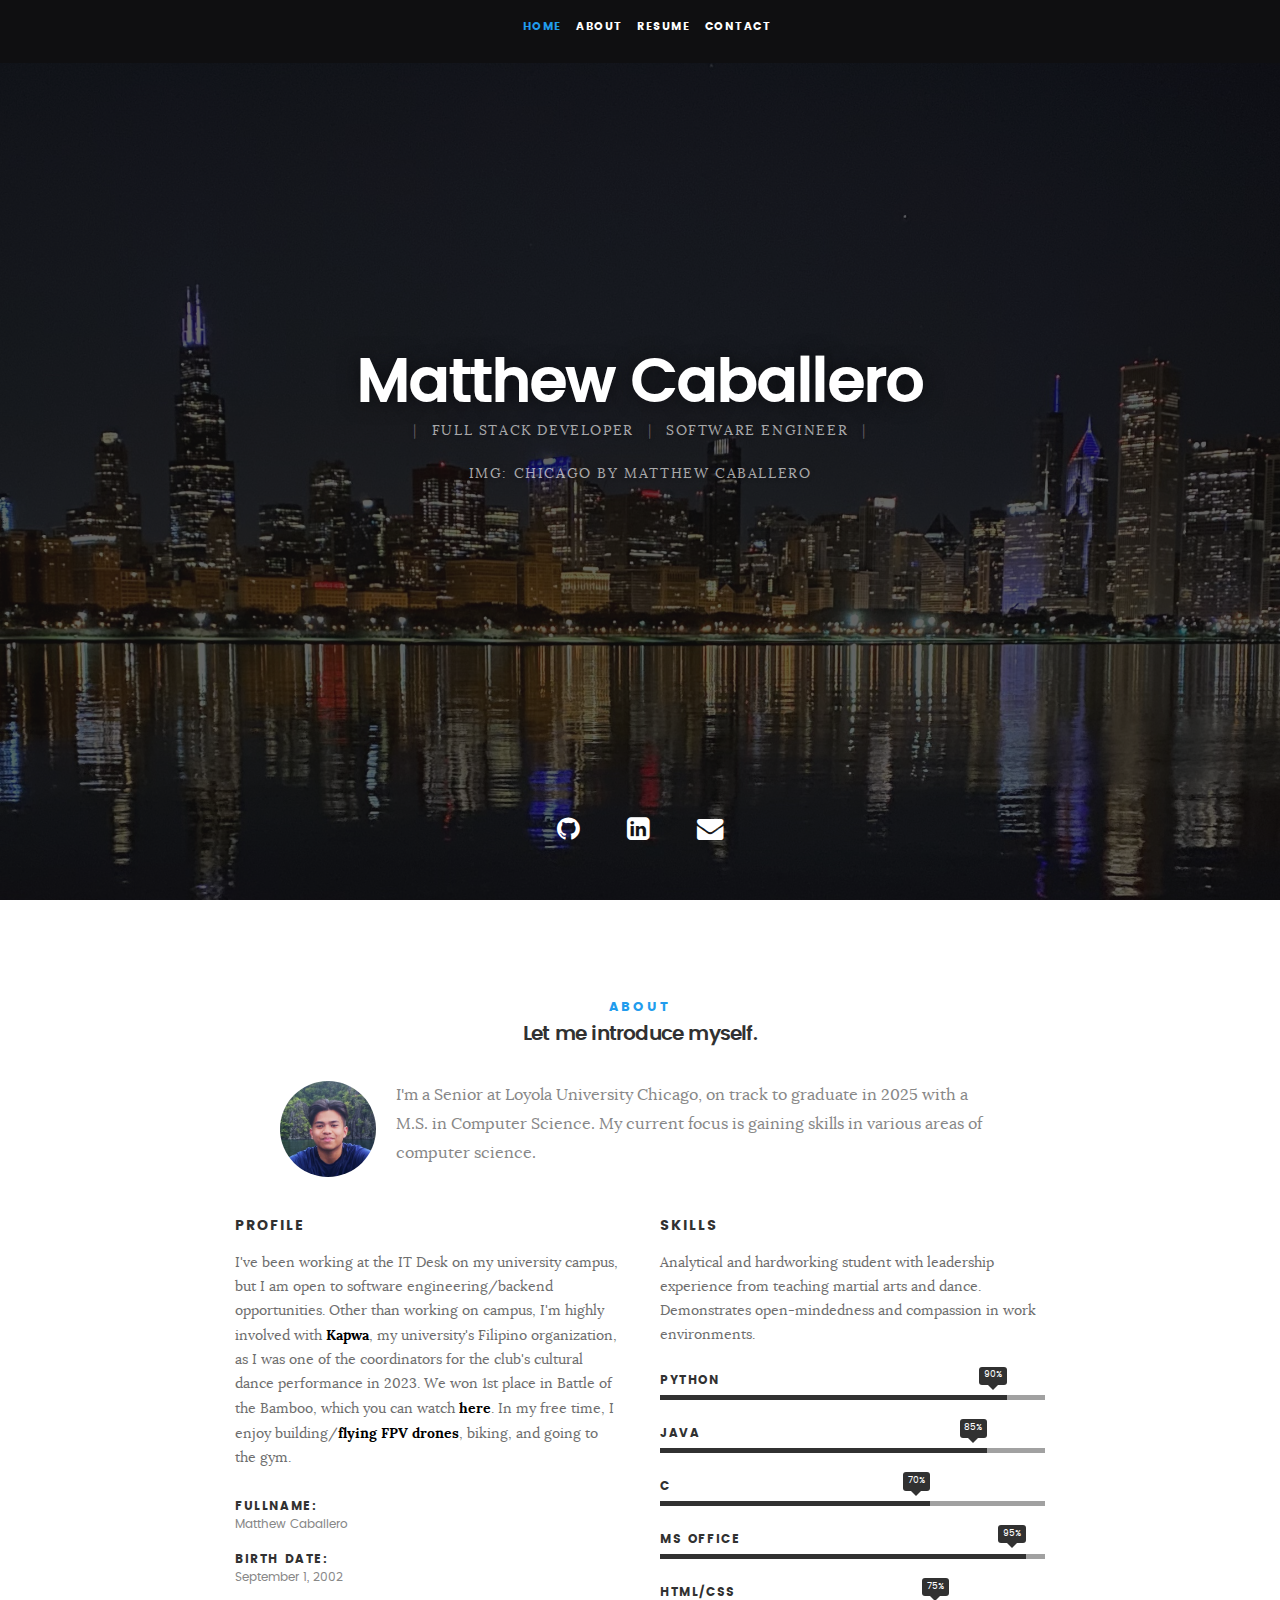
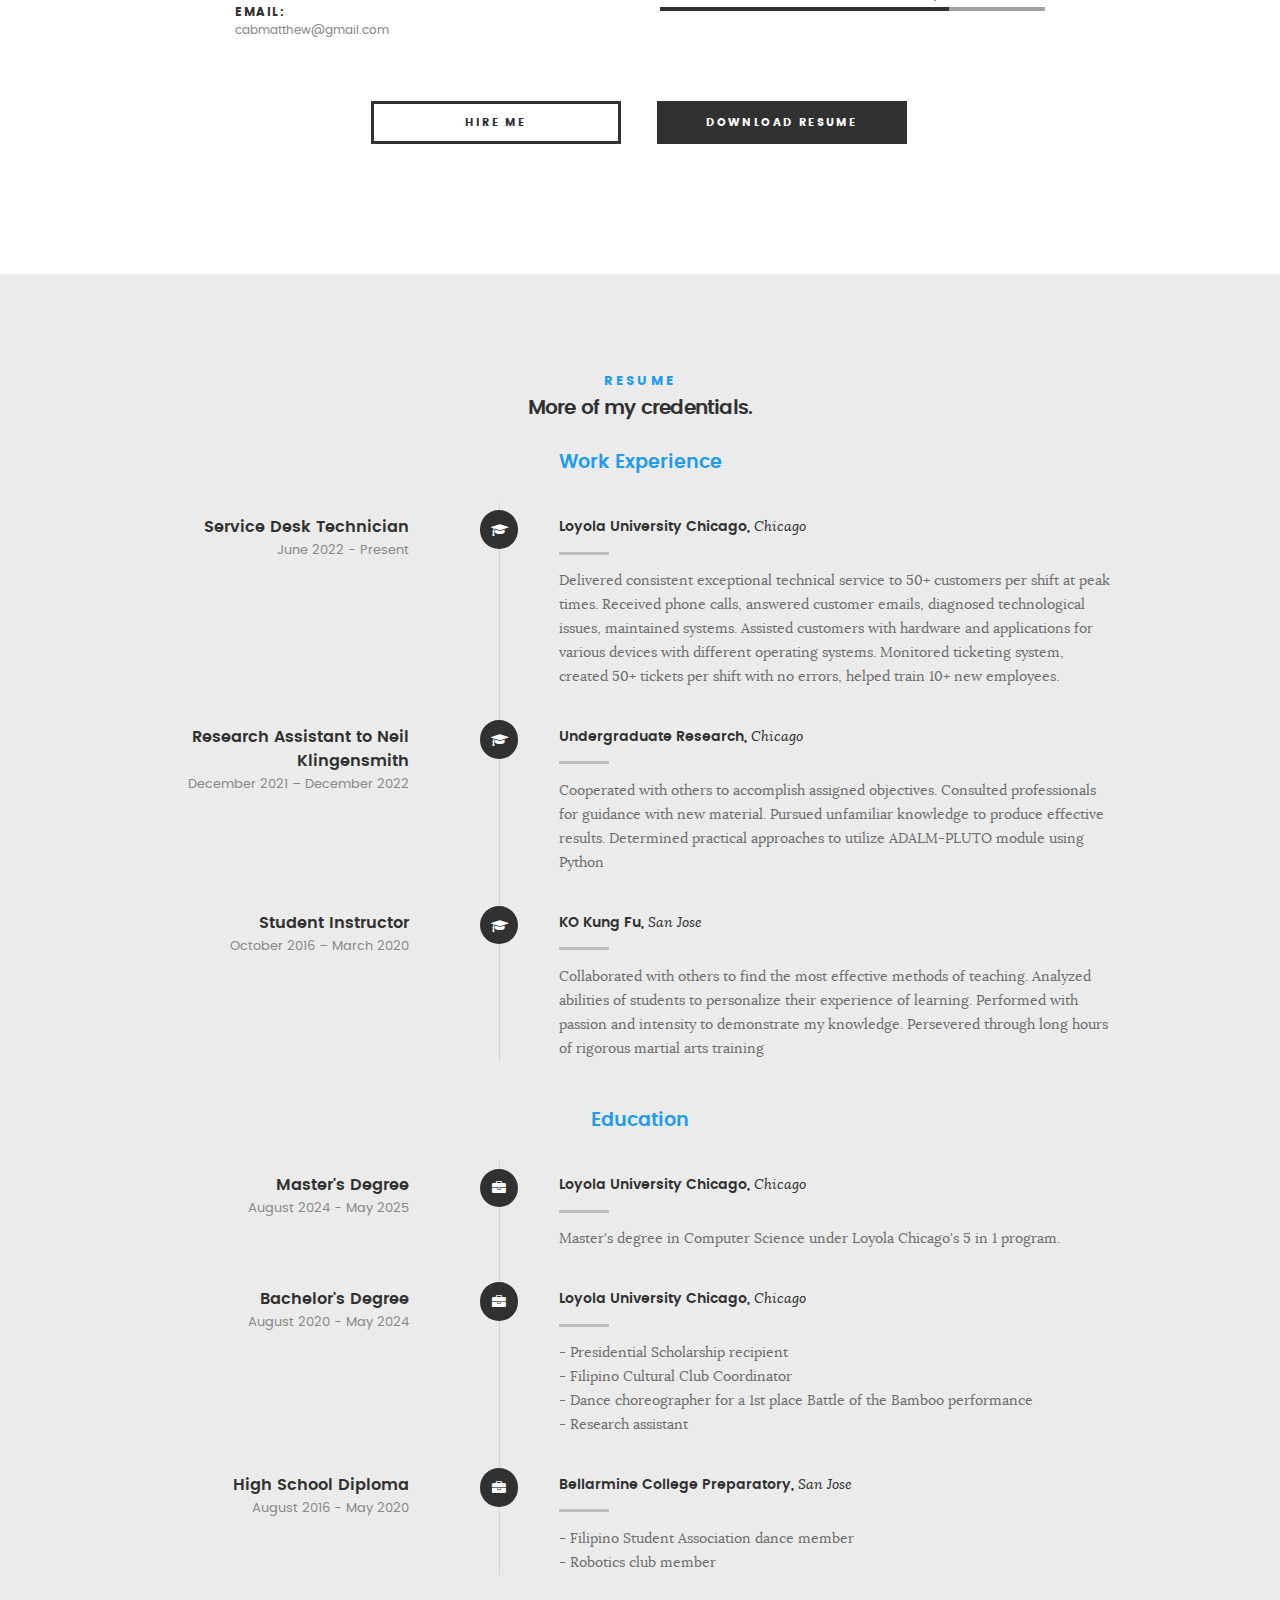
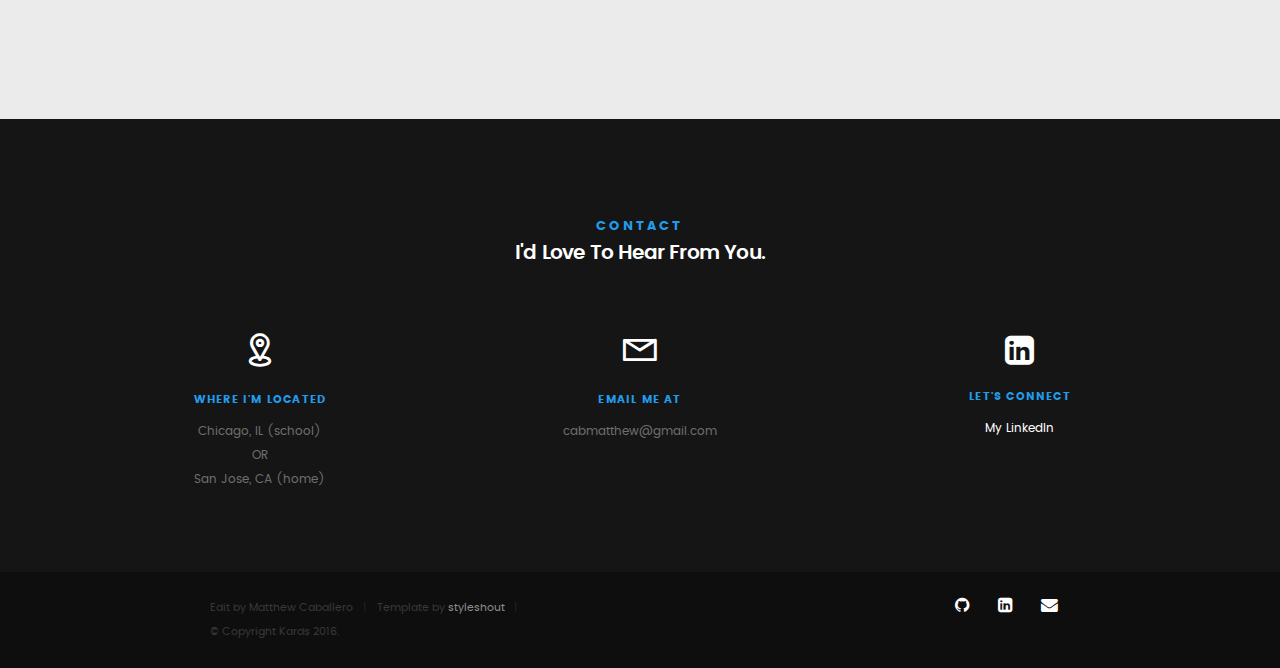
==== index.html @ f11f5ff6 "nav" ====
<!DOCTYPE html>
<!--[if IE 8 ]><html class="no-js oldie ie8" lang="en"> <![endif]-->
<!--[if IE 9 ]><html class="no-js oldie ie9" lang="en"> <![endif]-->
<!--[if (gte IE 9)|!(IE)]><!--><html class="no-js" lang="en"> <!--<![endif]-->
<head>

   <!--- basic page needs
   ================================================== -->
   <meta charset="utf-8">
	<title>Matthew Caballero</title>
	<meta name="description" content="">  
	<meta name="author" content="">

   <!-- mobile specific metas
   ================================================== -->
	<meta name="viewport" content="width=device-width, initial-scale=1, maximum-scale=1, height=device-height">

 	<!-- CSS
   ================================================== -->
   <link rel="stylesheet" href="css/base.css">  
   <link rel="stylesheet" href="css/main.css">
   <link rel="stylesheet" href="css/vendor.css">     

   <!-- script
   ================================================== -->   
	<script src="js/modernizr.js"></script>
	<script src="js/pace.min.js"></script>

   <!-- favicons
	================================================== -->
	<link rel="icon" type="image/png" href="turtle c.png">

</head>

<body id="top">

	<!-- header 
   ================================================== -->
   <header>   	
   	<div class="row">

   		<!-- <div class="top-bar"> -->
   			<!-- <a class="menu-toggle" href="#"><span>Menu</span></a> -->

	   		<!-- <div class="logo"> -->
		         <!-- <a href="index.html">KARDS</a> -->
		      <!-- </div>		       -->

		   	<nav id="main-nav-wrap">
					<ul class="main-navigation">
						<li class="current"><a class="smoothscroll"  href="#intro" title="">Home</a></li>
						<li><a class="smoothscroll"  href="#about" title="">About</a></li>
						<li><a class="smoothscroll"  href="#resume" title="">Resume</a></li>
						<!-- <li><a class="smoothscroll"  href="#portfolio" title="">Projects & Activities</a></li> -->
						<!-- <li><a class="smoothscroll"  href="#services" title="">Services</a></li>					 -->
						<li><a class="smoothscroll"  href="#contact" title="">Contact</a></li>	
					</ul>
				</nav>    		
   		<!-- </div> /top-bar  -->
   		
   	</div> <!-- /row --> 		
   </header> <!-- /header -->

	<!-- intro section
   ================================================== -->
   <section id="intro">   

   	<div class="intro-overlay"></div>	

   	<div class="intro-content">
   		<div class="row">

   			<div class="col-twelve">

	   			<h1>Matthew Caballero</h1>

	   			<p class="intro-position">
	   				<span>Full Stack Developer</span>
	   				<span>Software Engineer</span> 
	   			</p>
				<p class="intro-position">IMG: Chicago by Matthew Caballero</p>

	   		</div>  
   			
   		</div>   		 		
   	</div> <!-- /intro-content --> 

	
   	<ul class="intro-social">        
		<li><a target="_blank" href="https://github.com/cabmatthew"><i class="fa fa-github"></i></a></li>
		<li><a target="_blank" href="https://www.linkedin.com/in/matthew-caballero-734612210/"><i class="fa fa-linkedin-square"></i></a></li>
		<li><a target="_blank" href="mailto:cabmatthew@gmail.com"><i class="fa fa-envelope"></i></a></li>
      </ul> <!-- /intro-social -->      	

   </section> <!-- /intro -->


   <!-- about section
   ================================================== -->
   <section id="about">  

   	<div class="row section-intro">
   		<div class="col-twelve">

   			<h5>About</h5>
   			<h1>Let me introduce myself.</h1>

   			<div class="intro-info">

   				<img src="images/profile-pic.jpg" alt="Profile Picture">

   				<p class="lead">I'm a Senior at Loyola University Chicago, on track to graduate in 2025 with a M.S. in Computer Science. My current focus is gaining skills in various areas of computer science.</p>
   			</div>   			

   		</div>   		
   	</div> <!-- /section-intro -->

   	<div class="row about-content">

   		<div class="col-six tab-full">

   			<h3>Profile</h3>
   			<p>I've been working at the IT Desk on my university campus, but I am open to software engineering/backend opportunities. Other than working on campus, I'm highly involved with <a target="_blank" href="https://www.instagram.com/kapwaloyola/?hl=en"><strong>Kapwa</strong></a>, my university's Filipino organization, as I was one of the coordinators for the club's cultural dance performance in 2023. We won 1st place in Battle of the Bamboo, which you can watch <a target="_blank" href="https://www.youtube.com/watch?v=jrJqLKOjK3o"><strong>here</strong></a>. In my free time, I enjoy building/<a target="_blank" href="https://www.youtube.com/watch?v=Br_KBZSzTB0"><strong>flying FPV drones</strong></a>, biking, and going to the gym.</p>

   			<ul class="info-list">
   				<li>
   					<strong>Fullname:</strong>
   					<span>Matthew Caballero</span>
   				</li>
   				<li>
   					<strong>Birth Date:</strong>
   					<span>September 1, 2002</span>
   				</li>
   				<li>
   					<strong>Email:</strong>
   					<span>cabmatthew@gmail.com</span>
   				</li>

   			</ul> <!-- /info-list -->

   		</div>

   		<div class="col-six tab-full">

   			<h3>Skills</h3>
   			<p>Analytical and hardworking student with leadership experience from teaching martial arts and dance. Demonstrates open-mindedness and compassion in work environments.</p>

				<ul class="skill-bars">
				   <li>
				   	<div class="progress percent90"><span>90%</span></div>
				   	<strong>Python</strong>
				   </li>
				   <li>
				   	<div class="progress percent85"><span>85%</span></div>
				   	<strong>Java</strong>
				   </li>
				   <li>
				   	<div class="progress percent70"><span>70%</span></div>
				   	<strong>C</strong>
				   </li>
				   <li>
				   	<div class="progress percent95"><span>95%</span></div>
				   	<strong>MS Office</strong>
				   </li>
				   <li>

				   	<div class="progress percent75"><span>75%</span></div>
				   	<strong>HTML/CSS</strong>
				   </li>
      
				</ul> <!-- /skill-bars -->		

   		</div>

   	</div>

   	<div class="row button-section">
   		<div class="col-twelve">
   			<a href="#contact" title="Hire Me" class="button stroke smoothscroll">Hire Me</a>
   			<a href="R2023.pdf" download="My Resume" title="Download Resume" class="button button-primary">Download Resume</a>
   		</div>   		
   	</div>

   </section> <!-- /process-->    


   <!-- resume Section
   ================================================== -->
	<section id="resume" class="grey-section">

		<div class="row section-intro">
   		<div class="col-twelve">

   			<h5>Resume</h5>
   			<h1>More of my credentials.</h1>
<!-- 
   			<p class="lead">Lorem ipsum Do commodo in proident enim in dolor cupidatat adipisicing dolore officia nisi aliqua incididunt Ut veniam lorem ipsum Consectetur ut in in eu do.</p> -->

   		</div>   		
   	</div> <!-- /section-intro--> 

   	<div class="row resume-timeline">

   		<div class="col-twelve resume-header">

   			<h2>Work Experience</h2>

   		</div> <!-- /resume-header -->

   		<div class="col-twelve">

   			<div class="timeline-wrap">

   				<div class="timeline-block">

	   				<div class="timeline-ico">
	   					<i class="fa fa-graduation-cap"></i>
	   				</div>

	   				<div class="timeline-header">
	   					<h3>Service Desk Technician</h3>
	   					<p>June 2022 - Present</p>
	   				</div>

	   				<div class="timeline-content">
	   					<h4>Loyola University Chicago, <em>Chicago</em></h4>
	   					<p>Delivered consistent exceptional technical service to 50+ customers per shift at peak times. Received phone calls, answered customer emails, diagnosed technological issues, maintained systems. Assisted customers with hardware and applications for various devices with different operating systems. Monitored ticketing system, created 50+ tickets per shift with no errors, helped train 10+ new employees.
							</p>
	   				</div>

	   			</div> <!-- /timeline-block -->

	   			<div class="timeline-block">

	   				<div class="timeline-ico">
	   					<i class="fa fa-graduation-cap"></i>
	   				</div>

	   				<div class="timeline-header">
	   					<h3>Research Assistant to Neil Klingensmith</h3>
	   					<p>December 2021 – December 2022</p>
	   				</div>

	   				<div class="timeline-content">
	   					<h4>Undergraduate Research, <em>Chicago</em></h4>
	   					<p>Cooperated with others to accomplish assigned objectives. Consulted professionals for guidance with new material. Pursued unfamiliar knowledge to produce effective results. Determined practical approaches to utilize ADALM-PLUTO module using Python
							</p>
	   				</div>

	   			</div> <!-- /timeline-block -->

	   			<div class="timeline-block">

	   				<div class="timeline-ico">
	   					<i class="fa fa-graduation-cap"></i>
	   				</div>

	   				<div class="timeline-header">
	   					<h3>Student Instructor</h3>
	   					<p>October 2016 – March 2020</p>
	   				</div>

	   				<div class="timeline-content">
	   					<h4>KO Kung Fu, <em>San Jose</em></h4>
	   					<p>Collaborated with others to find the most effective methods of teaching. Analyzed abilities of students to personalize their experience of learning. Performed with passion and intensity to demonstrate my knowledge. Persevered through long hours of rigorous martial arts training
							</p>
	   				</div>

	   			</div> <!-- /timeline-block -->

   			</div> <!-- /timeline-wrap -->   			

   		</div> <!-- /col-twelve -->
   		
   	</div> <!-- /resume-timeline -->
   	
   	<div class="row resume-timeline">

   		<div class="col-twelve resume-header">

   			<h2>Education</h2>

   		</div> <!-- /resume-header -->

   		<div class="col-twelve">

   			<div class="timeline-wrap">

   				<div class="timeline-block">

	   				<div class="timeline-ico">
	   					<i class="fa fa-briefcase"></i>
	   				</div>

	   				<div class="timeline-header">
	   					<h3>Master's Degree</h3>
	   					<p>August 2024 - May 2025</p>
	   				</div>

	   				<div class="timeline-content">
	   					<h4>Loyola University Chicago, <em>Chicago</em></h4>
	   					<p>Master's degree in Computer Science under Loyola Chicago's 5 in 1 program.</p>
	   				</div>

	   			</div> <!-- /timeline-block -->

	   			<div class="timeline-block">

	   				<div class="timeline-ico">
	   					<i class="fa fa-briefcase"></i>
	   				</div>

	   				<div class="timeline-header">
	   					<h3>Bachelor's Degree</h3>
	   					<p>August 2020 - May 2024</p>
	   				</div>

	   				<div class="timeline-content">
	   					<h4>Loyola University Chicago, <em>Chicago</em></h4>
	   					<p>- Presidential Scholarship recipient <br>
							- Filipino Cultural Club Coordinator  <br>
							- Dance choreographer for a 1st place Battle of the Bamboo performance <br>
							- Research assistant
							</p>
	   				</div>

	   			</div> <!-- /timeline-block -->

	   			<div class="timeline-block">

	   				<div class="timeline-ico">
	   					<i class="fa fa-briefcase"></i>
	   				</div>

	   				<div class="timeline-header">
	   					<h3>High School Diploma</h3>
	   					<p>August 2016 - May 2020</p>
	   				</div>

	   				<div class="timeline-content">
	   					<h4>Bellarmine College Preparatory, <em>San Jose</em></h4>
	   					<p>- Filipino Student Association dance member <br>
- Robotics club member
</p>
	   				</div>

	   			</div> <!-- /timeline-block -->

   			</div> <!-- /timeline-wrap -->   			

   		</div> <!-- /col-twelve -->
   		
   	</div> <!-- /resume-timeline -->
		
	</section> <!-- /features -->




	

	
	

	
   <!-- contact
   ================================================== -->
	<section id="contact">

		<div class="row section-intro">
   		<div class="col-twelve">

   			<h5>Contact</h5>
   			<h1>I'd Love To Hear From You.</h1>

   		

   		</div> 
   	</div> <!-- /section-intro -->

   	<div class="row contact-form">

   		<div class="col-twelve">

            

            <!-- contact-warning -->
            <div id="message-warning">            	
            </div>            
            <!-- contact-success -->
      		<div id="message-success">
               <i class="fa fa-check"></i>Your message was sent, thank you!<br>
      		</div>

         </div> <!-- /col-twelve -->
   		
   	</div> <!-- /contact-form -->

   	<div class="row contact-info">

   		<div class="col-four tab-full">

   			<div class="icon">
   				<i class="icon-pin"></i>
   			</div>

   			<h5>Where I'm located</h5>

   			<p>
            Chicago, IL (school)<br>
			OR <br>
			San Jose, CA (home)
            </p>

   		</div>

   		<div class="col-four tab-full collapse">

   			<div class="icon">
   				<i class="icon-mail"></i>
   			</div>

   			<h5>Email Me At</h5>

   			<p>cabmatthew@gmail.com		     
			   </p>

   		</div>

   		<div class="col-four tab-full">
			<div class="icon">
				<a id="link" target="_blank"><i class="fa fa-linkedin-square"></i></a>
   			</div>
			<h5>Let's Connect</h5>

   			<p><a id="linklink" target="_blank" href="https://www.linkedin.com/in/matthew-caballero-734612210/">My LinkedIn</a>
			   </p>
			   
   		</div>
   		
   	</div> <!-- /contact-info -->
		
	</section> <!-- /contact -->


   <!-- footer
   ================================================== -->

   <footer>
     	<div class="row">

     		<div class="col-six tab-full pull-right social">

     			<ul class="footer-social">        
			      <li><a target="_blank" href="https://github.com/cabmatthew"><i class="fa fa-github"></i></a></li>
			      <li><a target="_blank" href="https://www.linkedin.com/in/matthew-caballero-734612210/"><i class="fa fa-linkedin-square"></i></a></li>
			      <li><a target="_blank" href="mailto:cabmatthew@gmail.com"><i class="fa fa-envelope"></i></a></li>
			   </ul> 
	      		
	      </div>

      	<div class="col-six tab-full">
	      	<div id="copee" class="copyright">
		        	
		        	<span>Edit by Matthew Caballero</span>
					<span>Template by <a href="http://www.styleshout.com/">styleshout</a></span>
				<span>© Copyright Kards 2016.</span> 	         	
		         </div>		                  
	      	</div>

	      	<div id="go-top">
		         <a class="smoothscroll" title="Back to Top" href="#top"><i class="fa fa-long-arrow-up"></i></a>
		      </div>

      	</div> <!-- /row -->     	
   </footer>  

   <div id="preloader"> 
    	<div id="loader"></div>
   </div> 

   <!-- Java Script
   ================================================== --> 
   <script src="js/jquery-2.1.3.min.js"></script>
   <script src="js/plugins.js"></script>
   <script src="js/main.js"></script>

</body>

</html>
---- css/base.css ----
/**
 * =================================================================== 
 *
 *  Kards v1.0 Base Stylesheet
 *  url: styleshout.com
 *  03-01-2016
 *  ------------------------------------------------------------------
 *  TOC:
 *  01. reset
 *  02. basic/base setup styles
 *  03. grid
 *  04. MISC
 *
 * =================================================================== 
 */

/** 
 * ===================================================================
 * 01. reset - normalize.css v3.0.2 | MIT License | git.io/normalize
 *
 * ------------------------------------------------------------------- 
 */
html {
	font-family: sans-serif;
	-ms-text-size-adjust: 100%;
	-webkit-text-size-adjust: 100%;
}

body {
	margin: 0;
}

article,
aside,
details,
figcaption,
figure,
footer,
header,
hgroup,
main,
menu,
nav,
section,
summary {
	display: block;
}

audio,
canvas,
progress,
video {
	display: inline-block;
	vertical-align: baseline;
}

audio:not([controls]) {
	display: none;
	height: 0;
}

[hidden],
template {
	display: none;
}

a {
	background: transparent;
}

a:active,
a:hover {
	outline: 0;
}

abbr[title] {
	border-bottom: 1px dotted;
}

b,
strong {
	font-weight: bold;
}

dfn {
	font-style: italic;
}

h1 {
	font-size: 2em;
	margin: 0.67em 0;
}

mark {
	background: #ff0;
	color: #000;
}

small {
	font-size: 80%;
}

sub,
sup {
	font-size: 75%;
	line-height: 0;
	position: relative;
	vertical-align: baseline;
}

sup {
	top: -0.5em;
}

sub {
	bottom: -0.25em;
}

img {
	border: 0;
}

svg:not(:root) {
	overflow: hidden;
}

figure {
	margin: 1em 40px;
}

hr {
	-moz-box-sizing: content-box;
	box-sizing: content-box;
	height: 0;
}

pre {
	overflow: auto;
}

code,
kbd,
pre,
samp {
	font-family: monospace, monospace;
	font-size: 1em;
}

button,
input,
optgroup,
select,
textarea {
	color: inherit;
	font: inherit;
	margin: 0;
}

button {
	overflow: visible;
}

button,
select {
	text-transform: none;
}

button,
html input[type="button"],
input[type="reset"],
input[type="submit"] {
	-webkit-appearance: button;
	cursor: pointer;
}

button[disabled],
html input[disabled] {
	cursor: default;
}

button::-moz-focus-inner,
input::-moz-focus-inner {
	border: 0;
	padding: 0;
}

input {
	line-height: normal;
}

input[type="checkbox"],
input[type="radio"] {
	box-sizing: border-box;
	padding: 0;
}

input[type="number"]::-webkit-inner-spin-button,
input[type="number"]::-webkit-outer-spin-button {
	height: auto;
}

input[type="search"] {
	-webkit-appearance: textfield;
	-moz-box-sizing: content-box;
	-webkit-box-sizing: content-box;
	box-sizing: content-box;
}

input[type="search"]::-webkit-search-cancel-button,
input[type="search"]::-webkit-search-decoration {
	-webkit-appearance: none;
}

fieldset {
	border: 1px solid #c0c0c0;
	margin: 0 2px;
	padding: 0.35em 0.625em 0.75em;
}

legend {
	border: 0;
	padding: 0;
}

textarea {
	overflow: auto;
}

optgroup {
	font-weight: bold;
}

table {
	border-collapse: collapse;
	border-spacing: 0;
}

td,
th {
	padding: 0;
}

/** 
 * ===================================================================
 * 02. basic/base setup styles - (_basic.scss)
 *
 * ------------------------------------------------------------------- 
 */
html {
	font-size: 62.5%;
	box-sizing: border-box;
}

*,
*::before,
*::after {
	box-sizing: inherit;
}

body {
	font-weight: normal;
	line-height: 1;
	text-rendering: optimizeLegibility;
	word-wrap: break-word;
	-webkit-overflow-scrolling: touch;
	-webkit-text-size-adjust: none;
}

body,
input,
button {
	-moz-osx-font-smoothing: grayscale;
	-webkit-font-smoothing: antialiased;
}

/**
 * Media - (_basic.scss)
 * ------------------------------------------------------------------- 
 */
img,
video {
	max-width: 100%;
	height: auto;
}

/**
 * Typography resets - (_basic.scss)
 * ------------------------------------------------------------------- 
 */
div,
dl,
dt,
dd,
ul,
ol,
li,
h1,
h2,
h3,
h4,
h5,
h6,
pre,
form,
p,
blockquote,
th,
td {
	margin: 0;
	padding: 0;
}

h1,
h2,
h3,
h4,
h5,
h6 {
	-webkit-font-variant-ligatures: common-ligatures;
	-moz-font-variant-ligatures: common-ligatures;
	font-variant-ligatures: common-ligatures;
	text-rendering: optimizeLegibility;
}

em,
i {
	font-style: italic;
	line-height: inherit;
}

strong,
b {
	font-weight: bold;
	line-height: inherit;
}

small {
	font-size: 60%;
	line-height: inherit;
}

ol,
ul {
	list-style: none;
}

li {
	display: block;
}

/**
 * links - (_basic.scss)
 * ------------------------------------------------------------------- 
 */
a {
	text-decoration: none;
	line-height: inherit;
}

a img {
	border: none;
}

/**
 * inputs - (_basic.scss)
 * ------------------------------------------------------------------- 
 */
fieldset {
	margin: 0;
	padding: 0;
}

input[type="email"],
input[type="number"],
input[type="search"],
input[type="text"],
input[type="tel"],
input[type="url"],
input[type="password"],
textarea {
	-webkit-appearance: none;
	-moz-appearance: none;
	-ms-appearance: none;
	-o-appearance: none;
	appearance: none;
}

/** 
 * ===================================================================
 * 03. grid - (_grid.scss)
 *
 * ------------------------------------------------------------------- 
 */
.row {
	width: 94%;
	max-width: 1140px;
	margin: 0 auto;
}

.row:before,
.row:after {
	content: "";
	display: table;
}

.row:after {
	clear: both;
}

.row .row {
	width: auto;
	max-width: none;
	margin-left: -20px;
	margin-right: -20px;
}

[class*="col-"],
.bgrid {
	float: left;
}

[class*="col-"] + [class*="col-"].end {
	float: right;
}

[class*="col-"] {
	padding: 0 20px;
}

.col-one {
	width: 8.33333%;
}

.col-two,
.col-1-6 {
	width: 16.66667%;
}

.col-three,
.col-1-4 {
	width: 25%;
}

.col-four,
.col-1-3 {
	width: 33.33333%;
}

.col-five {
	width: 41.66667%;
}

.col-six,
.col-1-2 {
	width: 50%;
}

.col-seven {
	width: 58.33333%;
}

.col-eight,
.col-2-3 {
	width: 66.66667%;
}

.col-nine,
.col-3-4 {
	width: 75%;
}

.col-ten,
.col-5-6 {
	width: 83.33333%;
}

.col-eleven {
	width: 91.66667%;
}

.col-twelve,
.col-full {
	width: 100%;
}

/**
 * small screens - (_grid.scss)
 * --------------------------------------------------------------- 
 */
@media screen and (max-width:1024px) {
	.row .row {
		margin-left: -18px;
		margin-right: -18px;
	}

	[class*="col-"] {
		padding: 0 18px;
	}

}

/**
 * tablets - (_grid.scss)
 * --------------------------------------------------------------- 
 */
@media screen and (max-width:768px) {
	.row {
		width: auto;
		padding-left: 30px;
		padding-right: 30px;
	}

	.row .row {
		padding-left: 0;
		padding-right: 0;
		margin-left: -15px;
		margin-right: -15px;
	}

	[class*="col-"] {
		padding: 0 15px;
	}

	.tab-1-4 {
		width: 25%;
	}

	.tab-1-3 {
		width: 33.33333%;
	}

	.tab-1-2 {
		width: 50%;
	}

	.tab-2-3 {
		width: 66.66667%;
	}

	.tab-3-4 {
		width: 75%;
	}

	.tab-full {
		width: 100%;
	}

}

/**
 * large mobile devices - (_grid.scss)
 * --------------------------------------------------------------- 
 */
@media screen and (max-width:600px) {
	.row {
		padding-left: 25px;
		padding-right: 25px;
	}

	.row .row {
		margin-left: -10px;
		margin-right: -10px;
	}

	[class*="col-"] {
		padding: 0 10px;
	}

	.mob-1-4 {
		width: 25%;
	}

	.mob-1-2 {
		width: 50%;
	}

	.mob-3-4 {
		width: 75%;
	}

	.mob-full {
		width: 100%;
	}

}

/**
 * small mobile devices - (_grid.scss)
 * --------------------------------------------------------------- 
 */
@media screen and (max-width:400px) {
	.row .row {
		padding-left: 0;
		padding-right: 0;
		margin-left: 0;
		margin-right: 0;
	}

	[class*="col-"] {
		width: 100% !important;
		float: none !important;
		clear: both !important;
		margin-left: 0;
		margin-right: 0;
		padding: 0;
	}

	[class*="col-"] + [class*="col-"].end {
		float: none;
	}

}

/** 
 * ===================================================================
 * block grids - (_grid.scss)
 *
 * ------------------------------------------------------------------- 
 */
[class*="block-"]:before,
[class*="block-"]:after {
	content: "";
	display: table;
}

[class*="block-"]:after {
	clear: both;
}

.block-1-6 .bgrid {
	width: 16.66667%;
}

.block-1-4 .bgrid {
	width: 25%;
}

.block-1-3 .bgrid {
	width: 33.33333%;
}

.block-1-2 .bgrid {
	width: 50%;
}

/**
 * Clearing for block grid columns. Allow columns with 
 * different heights to align properly.
 */
.block-1-6 .bgrid:nth-child(6n+1),
.block-1-4 .bgrid:nth-child(4n+1),
.block-1-3 .bgrid:nth-child(3n+1),
.block-1-2 .bgrid:nth-child(2n+1) {
	clear: both;
}

/**
 * small screens - (_grid.scss)
 * --------------------------------------------------------------- 
 */
@media screen and (max-width:1024px) {
	.block-s-1-6 .bgrid {
		width: 16.66667%;
	}

	.block-s-1-4 .bgrid {
		width: 25%;
	}

	.block-s-1-3 .bgrid {
		width: 33.33333%;
	}

	.block-s-1-2 .bgrid {
		width: 50%;
	}

	.block-s-full .bgrid {
		width: 100%;
		clear: both;
	}

	[class*="block-s-"] .bgrid:nth-child(n) {
		clear: none;
	}

	.block-s-1-6 .bgrid:nth-child(6n+1),
	.block-s-1-4 .bgrid:nth-child(4n+1),
	.block-s-1-3 .bgrid:nth-child(3n+1),
	.block-s-1-2 .bgrid:nth-child(2n+1) {
		clear: both;
	}

}

/**
 * tablets - (_grid.scss)
 * --------------------------------------------------------------- 
 */
@media screen and (max-width:768px) {
	.block-tab-1-6 .bgrid {
		width: 16.66667%;
	}

	.block-tab-1-4 .bgrid {
		width: 25%;
	}

	.block-tab-1-3 .bgrid {
		width: 33.33333%;
	}

	.block-tab-1-2 .bgrid {
		width: 50%;
	}

	.block-tab-full .bgrid {
		width: 100%;
		clear: both;
	}

	[class*="block-tab-"] .bgrid:nth-child(n) {
		clear: none;
	}

	.block-tab-1-6 .bgrid:nth-child(6n+1),
	.block-tab-1-4 .bgrid:nth-child(4n+1),
	.block-tab-1-3 .bgrid:nth-child(3n+1),
	.block-tab-1-2 .bgrid:nth-child(2n+1) {
		clear: both;
	}

}

/**
 * large mobile devices - (_grid.scss)
 * --------------------------------------------------------------- 
 */
@media screen and (max-width:600px) {
	.block-mob-1-6 .bgrid {
		width: 16.66667%;
	}

	.block-mob-1-4 .bgrid {
		width: 25%;
	}

	.block-mob-1-3 .bgrid {
		width: 33.33333%;
	}

	.block-mob-1-2 .bgrid {
		width: 50%;
	}

	.block-mob-full .bgrid {
		width: 100%;
		clear: both;
	}

	[class*="block-mob-"] .bgrid:nth-child(n) {
		clear: none;
	}

	.block-mob-1-6 .bgrid:nth-child(6n+1),
	.block-mob-1-4 .bgrid:nth-child(4n+1),
	.block-mob-1-3 .bgrid:nth-child(3n+1),
	.block-mob-1-2 .bgrid:nth-child(2n+1) {
		clear: both;
	}

}

/**
 * stack on small mobile devices - (_grid.scss)
 * --------------------------------------------------------------- 
 */
@media screen and (max-width:400px) {
	.stack .bgrid {
		width: 100% !important;
		float: none !important;
		clear: both !important;
		margin-left: 0;
		margin-right: 0;
	}

}

/** 
 * ===================================================================
 * 04. MISC  - (_grid.scss)
 *
 * ------------------------------------------------------------------- 
 */

/**
 * Clearing - (http://nicolasgallagher.com/micro-clearfix-hack/
 */
.group:before,
.group:after {
	content: "";
	display: table;
}

.group:after {
	clear: both;
}

/**
 * Misc Helper Styles 
 */
.hide {
	display: none;
}

.invisible {
	visibility: hidden;
}

.antialiased {
	-webkit-font-smoothing: antialiased;
	-moz-osx-font-smoothing: grayscale;
}

.remove-bottom {
	margin-bottom: 0;
}

.half-bottom {
	margin-bottom: 1.5rem !important;
}

.add-bottom {
	margin-bottom: 3rem !important;
}

.no-border {
	border: none;
}

.full-width {
	width: 100%;
}

.text-center {
	text-align: center;
}

.text-left {
	text-align: left;
}

.text-right {
	text-align: right;
}

.pull-left {
	float: left;
}

.pull-right {
	float: right;
}

.align-center {
	margin-left: auto;
	margin-right: auto;
	text-align: center;
}

/*# sourceMappingURL=base.css.map */
---- css/main.css ----
/**
 * =================================================================== 
 *
 *  Kards v1.0 Main Stylesheet
 *  url: styleshout.com
 *  03-01-2016
 *  ------------------------------------------------------------------
 *  TOC:
 *  01. webfonts and iconfonts
 *  02. base style overrides
 *  03. typography & general theme styles
 *  04. preloader
 *  05. forms
 *  06. buttons 
 *  07. other components
 *  08. common styles
 *  09. header styles
 *  10. intro
 *  11. about
 *  12. resume
 *  13. portfolio
 *  14. call-to-action section
 *  15. services
 *  16. stats
 *  17. contact
 *  18. footer
 *
 * =================================================================== 
 */


/** 
 * ===================================================================
 * 01. webfonts and iconfonts - (_document-setup.scss)
 *
 * ------------------------------------------------------------------- 
 */
@import url("fonts.css");
@import url("font-awesome/css/font-awesome.min.css");
@import url("micons/micons.css");


/** 
 * ===================================================================
 * 02. base style overrides - (_document-setup.scss)
 *
 * ------------------------------------------------------------------- 
 */
html {
	font-size: 8px;
}

@media only screen and (max-width:1024px) {
	html {
		font-size: 9.411764705882353px;
	}
}
@media only screen and (max-width:768px) {
	html {
		font-size: 10px;
	}
}
@media only screen and (max-width:400px) {
	html {
		font-size: 9.411764705882353px;
	}
}

html, body {
	height: 100%;
}
body {
	background: #151515;
	font-family: "lora-regular", serif;
	font-size: 1.7rem;
	line-height: 3rem;
	color: #6e6e6e;
}

/**
 * links - (_document-setup.scss)
 * -------------------------------------------------------------------
 */
a, a:visited {
	color: #000000;
	-moz-transition: all 0.3s ease-in-out;
	-o-transition: all 0.3s ease-in-out;
	-webkit-transition: all 0.3s ease-in-out;
	-ms-transition: all 0.3s ease-in-out;
	transition: all 0.3s ease-in-out;
}
a:hover, a:focus, a:active {
	color: #219ced;
	outline: 0;
}

/** 
 * ===================================================================
 * 03. typography & general theme styles - (_document-setup.scss)
 *
 * ------------------------------------------------------------------- 
 */
h1, h2, h3, h4, h5, h6, .h01, .h02, .h03, .h04, .h05, .h06 {
	font-family: "poppins-semibold", sans-serif;
	color: #313131;
	font-style: normal;
	text-rendering: optimizeLegibility;
	margin-bottom: 2.1rem;
}
h3, .h03, h4, .h04 {
	margin-bottom: 1.8rem;
}
h5, .h05, h6, .h06 {
	font-family: "poppins-bold";
	margin-bottom: 1.2rem;
}
h1, .h01 {
	font-size: 3.1rem;
	line-height: 1.355;
	letter-spacing: -.1rem;
}
@media only screen and (max-width:600px) {
	h1, .h01 {
		font-size: 2.6rem;
		letter-spacing: -.07rem;
	}
}
h2, .h02 {
	font-size: 2.4rem;
	line-height: 1.25;
}
h3, .h03 {
	font-size: 2rem;
	line-height: 1.5;
}
h4, .h04 {
	font-size: 1.7rem;
	line-height: 1.765;
}
h5, .h05 {
	font-size: 1.4rem;
	line-height: 1.714;
	text-transform: uppercase;
	letter-spacing: .15rem;
}
h6, .h06 {
	font-size: 1.3rem;
	line-height: 1.846;
	text-transform: uppercase;
	letter-spacing: .15rem;
}
p img {
	margin: 0;
}
p.lead {
	font-family: "lora-regular", serif;
	font-size: 2rem;
	line-height: 1.8;
	color: #888888;
}
@media only screen and (max-width:768px) {
	p.lead {
		font-size: 1.7rem;
	}
}
em, i, strong, b {
	font-size: 1.7rem;
	line-height: 3rem;
	font-style: normal;
	font-weight: normal;
}
em, i {
	font-family: "lora-italic", serif;
}
strong, b {
	font-family: "lora-bold", serif;
}
small {
	font-size: 1.2rem;
	line-height: inherit;
}
blockquote {
	margin: 3rem 0;
	padding-left: 4rem;
	position: relative;
}
blockquote:before {
	content: "\201C";
	font-size: 8rem;
	line-height: 0px;
	margin: 0;
	color: #313131;
	font-family: arial, sans-serif;
	position: absolute;
	top: 3rem;
	left: 0;
}
blockquote p {
	font-family: georgia, serif;
	font-style: italic;
	padding: 0;
	font-size: 1.9rem;
	line-height: 1.737;
}
blockquote cite {
	display: block;
	font-size: 1.3rem;
	font-style: normal;
	line-height: 1.616;
}
blockquote cite:before {
	content: "\2014 \0020";
}
blockquote cite a, blockquote cite a:visited {
	color: #888888;
	border: none;
}
abbr {
	font-family: "poppins-bold", serif;
	font-variant: small-caps;
	text-transform: lowercase;
	letter-spacing: .05rem;
	color: #888888;
}
var, kbd, samp, code, pre {
	font-family: Consolas, "Andale Mono", Courier, "Courier New", monospace;
}
pre {
	padding: 2.4rem 3rem 3rem;
	background: #F1F1F1;
}
code {
	font-size: 1.4rem;
	margin: 0 .2rem;
	padding: .3rem .6rem;
	white-space: nowrap;
	background: #F1F1F1;
	border: 1px solid #E1E1E1;
	border-radius: 3px;
}
pre > code {
	display: block;
	white-space: pre;
	line-height: 2;
	padding: 0;
	margin: 0;
}
pre.prettyprint > code {
	border: none;
}
del {
	text-decoration: line-through;
}
abbr[title], dfn[title] {
	border-bottom: 1px dotted;
	cursor: help;
}
mark {
	background: #FFF49B;
	color: #000;
}
hr {
	border: solid #d2d2d2;
	border-width: 1px 0 0;
	clear: both;
	margin: 2.4rem 0 1.5rem;
	height: 0;
}

/**
 * Lists - (_document-setup.scss)  
 * -------------------------------------------------------------------
 */
ol {
	list-style: decimal;
}
ul {
	list-style: disc;
}
li {
	display: list-item;
}
ol, ul {
	margin-left: 1.7rem;
}
ul li {
	padding-left: .4rem;
}
ul ul, ul ol, ol ol, ol ul {
	margin: .6rem 0 .6rem 1.7rem;
}
ul.disc li {
	display: list-item;
	list-style: none;
	padding: 0 0 0 .8rem;
	position: relative;
}
ul.disc li::before {
	content: "";
	display: inline-block;
	width: 8px;
	height: 8px;
	border-radius: 50%;
	background: #219ced;
	position: absolute;
	left: -17px;
	top: 11px;
	vertical-align: middle;
}
dt {
	margin: 0;
	color: #219ced;
}
dd {
	margin: 0 0 0 2rem;
}

/**
 * tables - (_document-setup.scss)  
 * -------------------------------------------------------------------
 */
table {
	border-width: 0;
	width: 100%;
	max-width: 100%;
	font-family: "lora-regular", sans-serif;
}
th, td {
	padding: 1.5rem 3rem;
	text-align: left;
	border-bottom: 1px solid #E8E8E8;
}
th {
	color: #313131;
	font-family: "poppins-bold", sans-serif;
}
td {
	line-height: 1.5;
}
th:first-child, td:first-child {
	padding-left: 0;
}
th:last-child, td:last-child {
	padding-right: 0;
}
.table-responsive {
	overflow-x: auto;
	-webkit-overflow-scrolling: touch;
}

/**
 * Spacing - (_document-setup.scss)  
 * -------------------------------------------------------------------
 */
button, .button {
	margin-bottom: 1.2;
}
fieldset {
	margin-bottom: 1.5rem;
}
input,
textarea,
select,
pre,
blockquote,
figure,
table,
p,
ul,
ol,
dl,
form,
.fluid-video-wrapper,
.ss-custom-select {
	margin-bottom: 3rem;
}

/**
 * floated image - (_document-setup.scss)  
 * -------------------------------------------------------------------
 */
img.pull-right {
	margin: .9rem 0 0 2.4rem;
}
img.pull-left {
	margin: .9rem 2.4rem 0 0;
}

/**
 * block grid paddings - (_document-setup.scss) 
 * -------------------------------------------------------------------
 */
.bgrid {
	padding: 0 20px;
}
@media only screen and (max-width:1024px) {
	.bgrid {
		padding: 0 18px;
	}
}
@media only screen and (max-width:768px) {
	.bgrid {
		padding: 0 15px;
	}
}
@media only screen and (max-width:600px) {
	.bgrid {
		padding: 0 10px;
	}
}
@media only screen and (max-width:400px) {
	.bgrid {
		padding: 0;
	}
}

/**
 * pace.js styles - minimal  - (_document-setup.scss)
 * -------------------------------------------------------------------
 */
.pace {
	-webkit-pointer-events: none;
	pointer-events: none;
	-webkit-user-select: none;
	-moz-user-select: none;
	user-select: none;
}
.pace-inactive {
	display: none;
}
.pace .pace-progress {
	background: #219ced;
	position: fixed;
	z-index: 900;
	top: 0;
	right: 100%;
	width: 100%;
	height: 6px;
}

/** 
 * ===================================================================
 * 04. preloader - (_preloader-1.scss)
 *
 * ------------------------------------------------------------------- 
 */
#preloader {
	position: fixed;
	top: 0;
	left: 0;
	right: 0;
	bottom: 0;
	background: #151515;
	z-index: 800;
	height: 100%;
	width: 100%;
}
.no-js #preloader, .oldie #preloader {
	display: none;
}
#loader {
	position: absolute;
	left: 50%;
	top: 50%;
	width: 60px;
	height: 60px;
	margin: -30px 0 0 -30px;
	padding: 0;
}
#loader:before {
	content: "";
	border-top: 11px solid rgba(255, 255, 255, 0.1);
	border-right: 11px solid rgba(255, 255, 255, 0.1);
	border-bottom: 11px solid rgba(255, 255, 255, 0.1);
	border-left: 11px solid #219ced;
	-webkit-animation: load 1.1s infinite linear;
	animation: load 1.1s infinite linear;
	display: block;
	border-radius: 50%;
	width: 60px;
	height: 60px;
}
@-webkit-keyframes load {
	0% {
		-webkit-transform: rotate(0deg);
		transform: rotate(0deg);
	}
	100% {
		-webkit-transform: rotate(360deg);
		transform: rotate(360deg);
	}
}
@keyframes load {
	0% {
		-webkit-transform: rotate(0deg);
		transform: rotate(0deg);
	}
	100% {
		-webkit-transform: rotate(360deg);
		transform: rotate(360deg);
	}
}

/** 
 * ===================================================================
 * 05. forms - (_forms.scss)
 *
 * ------------------------------------------------------------------- 
 */
fieldset {
	border: none;
}
input[type="email"],
input[type="number"],
input[type="search"],
input[type="text"],
input[type="tel"],
input[type="url"],
input[type="password"],
textarea,
select {
	display: block;
	height: 6rem;
	padding: 1.5rem 0;
	border: 0;
	outline: none;
	vertical-align: middle;
	color: #313131;
	font-family: "poppins-regular", sans-serif;
	font-size: 1.5rem;
	line-height: 3rem;
	max-width: 100%;
	background: transparent;
	border-bottom: 1px solid rgba(0, 0, 0, 0.3);
	-moz-transition: all 0.3s ease-in-out;
	-o-transition: all 0.3s ease-in-out;
	-webkit-transition: all 0.3s ease-in-out;
	-ms-transition: all 0.3s ease-in-out;
	transition: all 0.3s ease-in-out;
}
.ss-custom-select {
	position: relative;
	padding: 0;
}
.ss-custom-select select {
	-webkit-appearance: none;
	-moz-appearance: none;
	-ms-appearance: none;
	-o-appearance: none;
	appearance: none;
	text-indent: 0.01px;
	text-overflow: '';
	margin: 0;
	line-height: 3rem;
	vertical-align: middle;
}
.ss-custom-select select option {
	padding-left: 2rem;
	padding-right: 2rem;
}
.ss-custom-select select::-ms-expand {
	display: none;
}
.ss-custom-select::after {
	content: '\f0d7';
	font-family: 'FontAwesome';
	position: absolute;
	top: 50%;
	right: 1.5rem;
	margin-top: -10px;
	bottom: auto;
	width: 20px;
	height: 20px;
	line-height: 20px;
	font-size: 18px;
	text-align: center;
	pointer-events: none;
	color: #252525;
}

/* IE9 and below */
.oldie .ss-custom-select::after {
	display: none;
}
textarea {
	min-height: 25rem;
}
input[type="email"]:focus,
input[type="number"]:focus,
input[type="search"]:focus,
input[type="text"]:focus,
input[type="tel"]:focus,
input[type="url"]:focus,
input[type="password"]:focus,
textarea:focus,
select:focus {
	color: #219ced;
	border-bottom: 1px solid #219ced;
}
label, legend {
	font-family: "poppins-bold", sans-serif;
	font-size: 1.4rem;
	margin-bottom: .6rem;
	color: #3b3b3b;
	display: block;
}
input[type="checkbox"], input[type="radio"] {
	display: inline;
}
label > .label-text {
	display: inline-block;
	margin-left: 1rem;
	font-family: "poppins-regular", sans-serif;
	line-height: inherit;
}
label > input[type="checkbox"], label > input[type="radio"] {
	margin: 0;
	position: relative;
	top: .15rem;
}

/**
 * Style Placeholder Text  
 * -
 */
::-webkit-input-placeholder {
	color: #a1a1a1;
}
:-moz-placeholder {
	color: #a1a1a1;  /* Firefox 18- */
}
::-moz-placeholder {
	color: #a1a1a1;  /* Firefox 19+ */
}
:-ms-input-placeholder {
	color: #a1a1a1;
}
.placeholder {
	color: #a1a1a1 !important;
}

/** 
 * ===================================================================
 * 06. buttons - (_button-essentials.scss)
 *
 * ------------------------------------------------------------------- 
 */
.button,
a.button,
button,
input[type="submit"],
input[type="reset"],
input[type="button"] {
	display: inline-block;
	font-family: "poppins-bold", sans-serif;
	font-size: 1.4rem;
	text-transform: uppercase;
	letter-spacing: .3rem;
	height: 5.4rem;
	line-height: 5.4rem;
	padding: 0 3rem;
	margin: 0 .3rem 1.2rem 0;
	background: #d8d8d8;
	color: #313131;
	text-decoration: none;
	cursor: pointer;
	text-align: center;
	white-space: nowrap;
	border: none;
	-moz-transition: all 0.3s ease-in-out;
	-o-transition: all 0.3s ease-in-out;
	-webkit-transition: all 0.3s ease-in-out;
	-ms-transition: all 0.3s ease-in-out;
	transition: all 0.3s ease-in-out;
}
.button:hover,
a.button:hover,
button:hover,
input[type="submit"]:hover,
input[type="reset"]:hover,
input[type="button"]:hover,
.button:focus,
button:focus,
input[type="submit"]:focus,
input[type="reset"]:focus,
input[type="button"]:focus {
	background: #bebebe;
	color: #ffffff;
	outline: 0;
}
.button.button-primary,
a.button.button-primary,
button.button-primary,
input[type="submit"].button-primary,
input[type="reset"].button-primary,
input[type="button"].button-primary {
	background: #313131;
	color: #FFFFFF;
}
.button.button-primary:hover,
a.button.button-primary:hover,
button.button-primary:hover,
input[type="submit"].button-primary:hover,
input[type="reset"].button-primary:hover,
input[type="button"].button-primary:hover,
.button.button-primary:focus,
button.button-primary:focus,
input[type="submit"].button-primary:focus,
input[type="reset"].button-primary:focus,
input[type="button"].button-primary:focus {
	background: #1f1f1f;
}
button.full-width, .button.full-width {
	width: 100%;
	margin-right: 0;
}
button.medium, .button.medium {
	height: 5.7rem !important;
	line-height: 5.7rem !important;
	padding: 0 1.8rem !important;
}
button.large, .button.large {
	height: 6rem !important;
	line-height: 6rem !important;
	padding: 0rem 3rem !important;
}
button.stroke, .button.stroke {
	background: transparent !important;
	border: 3px solid #313131;
	line-height: 4.8rem;
}
button.stroke.medium, .button.stroke.medium {
	line-height: 5.1rem !important;
}
button.stroke.large, .button.stroke.large {
	line-height: 5.4rem !important;
}
button.stroke:hover, .button.stroke:hover {
	border: 3px solid #219ced;
	color: #219ced;
}
button::-moz-focus-inner, input::-moz-focus-inner {
	border: 0;
	padding: 0;
}


/** 
 * ===================================================================
 * 07. other components - (_others.scss)
 *
 * ------------------------------------------------------------------- 
 */

/**
 * alert box - (_alert-box.scss)
 * -------------------------------------------------------------------
 */
.alert-box {
	padding: 2.1rem 4rem 2.1rem 3rem;
	position: relative;
	margin-bottom: 3rem;
	border-radius: 3px;
	font-family: "poppins-regular", sans-serif;
	font-size: 1.5rem;
}
.alert-box .close {
	position: absolute;
	right: 1.8rem;
	top: 1.8rem;
	cursor: pointer;
}
.ss-error {
	background-color: #ffd1d2;
	color: #e65153;
}
.ss-success {
	background-color: #c8e675;
	color: #758c36;
}
.ss-info {
	background-color: #d7ecfb;
	color: #4a95cc;
}
.ss-notice {
	background-color: #fff099;
	color: #bba31b;
}

/**
 * additional typo styles - (_additional-typo.scss)
 * -------------------------------------------------------------------
 */

/**
 * drop cap 
 */
.drop-cap:first-letter {
	float: left;
	margin: 0;
	padding: 1.5rem .6rem 0 0;
	font-size: 8.4rem;
	font-family: "poppins-bold", sans-serif;
	line-height: 6rem;
	text-indent: 0;
	background: transparent;
	color: #313131;
}

/**
 * line definition style
 */
.lining dt, .lining dd {
	display: inline;
	margin: 0;
}
.lining dt + dt:before, .lining dd + dt:before {
	content: "\A";
	white-space: pre;
}
.lining dd + dd:before {
	content: ", ";
}
.lining dd + dd:before {
	content: ", ";
}
.lining dd:before {
	content: ": ";
	margin-left: -0.2em;
}

/**
 * dictionary definition style
 */
.dictionary-style dt {
	display: inline;
	counter-reset: definitions;
}
.dictionary-style dt + dt:before {
	content: ", ";
	margin-left: -0.2em;
}
.dictionary-style dd {
	display: block;
	counter-increment: definitions;
}
.dictionary-style dd:before {
	content: counter(definitions, decimal) ". ";
}

/** 
 * Pull Quotes
 * -----------
 * markup:
 *
 * <aside class="pull-quote">
 *		<blockquote>
 *			<p></p>
 *		</blockquote>
 *	</aside>
 *
 * --------------------------------------------------------------------- 
 */
.pull-quote {
	position: relative;
	padding: 2.1rem 3rem 2.1rem 0px;
}
.pull-quote:before, .pull-quote:after {
	height: 1em;
	position: absolute;
	font-size: 8rem;
	font-family: Arial, Sans-Serif;
	color: #333;
}
.pull-quote:before {
	content: "\201C";
	top: 33px;
	left: 0;
}
.pull-quote:after {
	content: '\201D';
	bottom: -33px;
	right: 0;
}
.pull-quote blockquote {
	margin: 0;
}
.pull-quote blockquote:before {
	content: none;
}

/** 
 * Stats Tab
 * ---------
 * markup:
 *
 * <ul class="stats-tabs">
 *		<li><a href="#">[value]<em>[name]</em></a></li>
 *	</ul>
 *
 * Extend this object into your markup.
 *
 * ---------------------------------------------------------------------
 */
.stats-tabs {
	padding: 0;
	margin: 3rem 0;
}
.stats-tabs li {
	display: inline-block;
	margin: 0 1.5rem 3rem 0;
	padding: 0 1.5rem 0 0;
	border-right: 1px solid #ccc;
}
.stats-tabs li:last-child {
	margin: 0;
	padding: 0;
	border: none;
}
.stats-tabs li a {
	display: inline-block;
	font-size: 2.5rem;
	font-family: "poppins-bold", sans-serif;
	border: none;
	color: #252525;
}
.stats-tabs li a:hover {
	color: #219ced;
}
.stats-tabs li a em {
	display: block;
	margin: .6rem 0 0 0;
	font-size: 1.4rem;
	font-family: "poppins-regular", sans-serif;
	color: #888888;
}

/**
 * skillbars - (_skillbars.scss)
 * -------------------------------------------------------------------
 */
.skill-bars {
	list-style: none;
	margin: 6rem 0 3rem;
}
.skill-bars li {
	height: .6rem;
	background: #a1a1a1;
	width: 100%;
	margin-bottom: 6rem;
	padding: 0;
	position: relative;
}
.skill-bars li strong {
	position: absolute;
	left: 0;
	top: -3rem;
	font-family: "poppins-bold", sans-serif;
	color: #313131;
	text-transform: uppercase;
	letter-spacing: .2rem;
	font-size: 1.5rem;
	line-height: 2.4rem;
}
.skill-bars li .progress {
	background: #313131;
	position: relative;
	height: 100%;
}
.skill-bars li .progress span {
	position: absolute;
	right: 0;
	top: -3.6rem;
	display: block;
	font-family: "poppins-regular", sans-serif;
	color: white;
	font-size: 1.1rem;
	line-height: 1;
	background: #313131;
	padding: .6rem .6rem;
	border-radius: 3px;
}
.skill-bars li .progress span::after {
	position: absolute;
	left: 50%;
	bottom: -5px;
	margin-left: -5px;
	border-right: 5px solid transparent;
	border-left: 5px solid transparent;
	border-top: 5px solid #313131;
	content: "";
}

.skill-bars li .percent5   { width: 5%; }
.skill-bars li .percent10  { width: 10%; }
.skill-bars li .percent15  { width: 15%; }
.skill-bars li .percent20  { width: 20%; }
.skill-bars li .percent25  { width: 25%; }
.skill-bars li .percent30  { width: 30%; }
.skill-bars li .percent35  { width: 35%; }
.skill-bars li .percent40  { width: 40%; }
.skill-bars li .percent45  { width: 45%; }
.skill-bars li .percent50  { width: 50%; }
.skill-bars li .percent55  { width: 55%; }
.skill-bars li .percent60  { width: 60%; }
.skill-bars li .percent65  { width: 65%; }
.skill-bars li .percent70  { width: 70%; }
.skill-bars li .percent75  { width: 75%; }
.skill-bars li .percent80  { width: 80%; }
.skill-bars li .percent85  { width: 85%; }
.skill-bars li .percent90  { width: 90%; }
.skill-bars li .percent95  { width: 95%; }
.skill-bars li .percent100 { width: 100%; }


/** 
 * ===================================================================
 * 08. common styles (_layout.scss)
 *
 * ------------------------------------------------------------------- 
 */
.grey-section {
	background: #ebebeb;
}
.grey-section p.lead {
	color: #7d7d7d;
}
.section-intro {
	max-width: 700px;
	margin-left: auto;
	margin-right: auto;
	text-align: center;
	margin-bottom: 2.5rem;
	position: relative;
}
.section-intro h1 {
	font-family: "poppins-semibold", serif;
	font-size: 2.5rem;
	color: #313131;
	line-height: 1.25;
	margin-bottom: 1.2rem;
}
.section-intro h5 {
	color: #219ced;
	font-size: 1.6rem;
	line-height: 1.875;
	margin-bottom: 0.3rem;
	letter-spacing: .4rem;
}

/**
 * responsive:
 * common styles
 * ------------------------------------------------------------------- 
 */
@media only screen and (max-width:768px) {
	.section-intro {
		max-width: 650px;
	}
	.section-intro h1 {
		font-size: 3rem;
	}
}
@media only screen and (max-width:600px) {
	.section-intro h1 {
		font-size: 2.6rem;
	}
	.section-intro h5 {
		font-size: 1.5rem;
		letter-spacing: .3rem;
	}
}
@media only screen and (max-width:400px) {
	.section-intro h1 {
		font-size: 2.4rem;
	}
}


/** 
 * ===================================================================
 * 09. header styles - (_layout.scss)
 *
 * ------------------------------------------------------------------- 
 */
header { 
	position: fixed;
	width: 100%;
	min-height: 66px;
	z-index: 600;
	text-align: center;
}
header .row {
	position: relative;
	min-height: 20px;
}


header .top-bar {
	/* display: block; 
	background: #ffffff;
	min-width: 220px;
	min-height: 66px; 
	position: absolute;
	left: 90px;
	top: 0;
	list-style: none; */
}
/*
header .logo {
	float: left;
	margin-left: 20px;
	margin-right: 50px;
	margin-top: 25px;
	position: relative;
}
header .logo a {
	display: block;
	margin: 0;
	padding: 0;
	border: none;
	font: 0/0 a;
	text-shadow: none;
	color: transparent;
	width: 92px;
	height: 15px;
	background: url("../images/logo.png") no-repeat center;
	background-size: 92px 15px;
} */

/* *
 * menu toggle - (_layout.css)
 * ------------------------------------------------------------------- 
 */
/* .menu-toggle {
	float: left;
	width: 40px;
	height: 40px;
	margin-left: 20px;
	margin-top: 13px;
	display: block;
	position: relative;
}
.menu-toggle span {
	display: block;
	background-color: #219ced;
	width: 24px;
	height: 3px;
	margin-top: -1.5px;
	font: 0/0 a;
	text-shadow: none;
	color: transparent;
	position: absolute;
	right: 8px;
	top: 50%;
	bottom: auto;
	left: auto;
	-moz-transition: background 0.2s ease-in-out;
	-o-transition: background 0.2s ease-in-out;
	-webkit-transition: background 0.2s ease-in-out;
	-ms-transition: background 0.2s ease-in-out;
	transition: background 0.2s ease-in-out;
}
.menu-toggle span::before, .menu-toggle span::after {
	content: '';
	width: 100%;
	height: 100%;
	background-color: inherit;
	position: absolute;
	left: 0;
	-moz-transition-duration: 0.2s, 0.2s;
	-o-transition-duration: 0.2s, 0.2s;
	-webkit-transition-duration: 0.2s, 0.2s;
	-ms-transition-duration: 0.2s, 0.2s;
	transition-duration: 0.2s, 0.2s;
	-moz-transition-delay: 0.2s, 0s;
	-o-transition-delay: 0.2s, 0s;
	-webkit-transition-delay: 0.2s, 0s;
	-ms-transition-delay: 0.2s, 0s;
	transition-delay: 0.2s, 0s;
}
.menu-toggle span::before {
	top: -8px;
	-moz-transition-property: top, transform;
	-o-transition-property: top, transform;
	-webkit-transition-property: top, transform;
	-ms-transition-property: top, transform;
	transition-property: top, transform;
}
.menu-toggle span::after {
	bottom: -8px;
	-moz-transition-property: bottom, transform;
	-o-transition-property: bottom, transform;
	-webkit-transition-property: bottom, transform;
	-ms-transition-property: bottom, transform;
	transition-property: bottom, transform;
}

/* is clicked */
 .menu-toggle.is-clicked span {
	background-color: rgba(255, 0, 119, 0);
}
.menu-toggle.is-clicked span::before, .menu-toggle.is-clicked span::after {
	background-color: #219ced;
	-moz-transition-delay: 0s, 0.2s;
	-o-transition-delay: 0s, 0.2s;
	-webkit-transition-delay: 0s, 0.2s;
	-ms-transition-delay: 0s, 0.2s;
	transition-delay: 0s, 0.2s;
}
.menu-toggle.is-clicked span::before {
	top: 0;
	-webkit-transform: rotate(45deg);
	-ms-transform: rotate(45deg);
	transform: rotate(45deg);
}
.menu-toggle.is-clicked span::after {
	bottom: 0;
	-webkit-transform: rotate(-45deg);
	-ms-transform: rotate(-45deg);
	transform: rotate(-45deg);
}

#main-nav-wrap {
	padding-top: 15px;
	font-family: "poppins-bold", sans-serif;
	font-size: 11px; 
	letter-spacing: 1.5px;
	width: 100%;
    text-transform: uppercase;
    /* letter-spacing: 2.5px; */
    margin: 0 auto;
    z-index: 100;
    position: fixed;
    left: 0;
    top: 0;
	display: block;
	
	/* width: 100%; */
	/* left: -17%; */
	/* position: absolute; */
	/* width: 134%; */
	/* top: 100%; */
	/* padding: 20px; */
	/* margin: 20px; */
	color: white;
	background-color: rgb(15,15,17);
}

.main-navigation {
	list-style: none;
}

/* navigation panel */
/* #main-nav-wrap {
	display: block;
	width: 100%;
	font-family: "poppins-medium", sans-serif;
	font-size: 1.5rem; */
	/* position: absolute; */
	/* top: 100%;
	left: 0;
} */

/* dropdown nav */
/* .main-navigation {
	background: #000000;
	padding: 24px 30px 42px;
	margin: 0;
	width: 100%;
	height: auto;
	clear: both;
	display: none;
} */
 .main-navigation > li { 
	/* display: block; */
	display: inline;
	height: auto;
	text-align: center;
	padding: 5px;
	
    /* display: block; */
    /* list-style-type: disc;
    margin-block-start: 1em;
    margin-block-end: 1em;
    margin-inline-start: 0px;
    margin-inline-end: 0px;
    padding-inline-start: 40px; */

} 
 .main-navigation li a { 
	/* display: block; */
    display: inline;
	color: #FFFFFF;
	/* width: auto; */
	/* width: 120px; */
	/* padding: 15px 0; */
	/* line-height: 16px; */
	border: none;
	/* list-style: none; */
}
.main-navigation li a:hover {
	color: #219ced;
	/* padding-top: 5rem; */
	/* list-style: none; */
}
.main-navigation li.current > a {
	background: none;
	color: #219ced;
	/* list-style: none; */
}

/**
 * responsive:
 * header styles
 * --------------------------------------------------------------- 
 */
@media only screen and (max-width:1024px) {
	header .top-bar {
		left: 60px;
	}
}
@media only screen and (max-width:768px) {
	header .top-bar {
		left: 50px;
	}
}
@media only screen and (max-width:600px) {
	header .top-bar {
		left: 35px;
	}
}
@media only screen and (max-width:400px) {
	header .top-bar {
		left: 25px;
	}
}


/** 
 * ===================================================================
 * 10. intro - (_layout.scss) 
 *
 * ------------------------------------------------------------------- 
 */
#intro {
	background: #151515 url(../images/intro-bg.jpg) no-repeat center bottom;
	-webkit-background-size: cover;
	-moz-background-size: cover;
	background-size: cover;
	background-attachment: fixed;
	width: 100%;
	height: 100%;
	/* min-height: 720px; */
	display: table;
	position: relative;
	text-align: center;
}
.intro-overlay {
	position: absolute;
	top: 0;
	left: 0;
	width: 100%;
	height: 100%;
	background: #111111;
	opacity: .65;
}

.intro-content {
	display: table-cell;
	vertical-align: middle;
	text-align: center;
	-webkit-transform: translateY(-2.1rem);
	-ms-transform: translateY(-2.1rem);
	transform: translateY(-2.1rem);
}
.intro-content h1 {
	color: #FFFFFF;
	font-family: "poppins-medium", sans-serif;
	font-size: 7.5rem;
	line-height: 0.8;
	max-width: 600px;
	margin-top: 0;
	margin-bottom: 1.8rem;
	margin-left: auto;
	margin-right: auto;
	text-shadow: 0 0 20px rgba(0, 0, 0, 0.5);
}
.intro-content h5 {
	color: #219ced;
	font-family: "poppins-bold", sans-serif;
	font-size: 2.3rem;
	line-height: 1.565;
	margin-bottom: 0;
	text-transform: uppercase;
	letter-spacing: .3rem;
	text-shadow: 0 0 6px rgba(0, 0, 0, 0.2);
}
.intro-content .intro-position {
	font-family: "lora-regular", serif;
	font-size: 1.7rem;
	line-height: 2.4rem;
	text-transform: uppercase;
	letter-spacing: .2rem;
	color: #ffffffa2;
	text-shadow: 0 0 6px rgba(0, 0, 0, 0.2);
}
.intro-content .intro-position span {
	display: inline-block;
}
.intro-content .intro-position span::after {
	content: "|";
	text-align: center;
	display: inline-block;
	padding: 0 8px 0 14px;
	color: rgba(255, 255, 255, 0.3);
}
.intro-content .intro-position span:first-child::before {
	content: "|";
	text-align: center;
	display: inline-block;
	padding: 0 14px 0 8px;
	color: rgba(255, 255, 255, 0.3);
}
.intro-content .button {
	color: #FFFFFF !important;
	border-color: rgba(255, 255, 255, 0.3);
	height: 6rem !important;
	line-height: 5.4rem !important;
	padding: 0 3.5rem 0 3rem !important;
	margin-top: .6rem;
	font-size: 1.3rem;
	text-transform: uppercase;
	letter-spacing: .25rem;
}
.intro-content .button:hover, .intro-content .button:focus {
	border-color: #219ced;
}
.intro-content .button::after {
	display: inline-block;
	content: "\f107";
	font-family: fontAwesome;
	font-size: 1.6rem;
	line-height: inherit;
	text-align: center;
	position: relative;
	left: 1.2rem;
}

.intro-social {
	display: block;
	position: absolute;
	width: 100%;
	left: 0;
	bottom: 7.2rem;
	font-size: 3.3rem;
	margin: 0;
	padding: 0;
}
.intro-social li {
	display: inline-block;
	margin: 0 20px;
	padding: 0;
}
.intro-social li a, .intro-social li a:visited {
	color: #FFFFFF;
}
.intro-social li a:hover, .intro-social li a:focus {
	color: #219ced;
}

#link {
	color: #FFFFFF;
	font-size: 3.3rem;
	padding: 50px;
}

#linklink {
	color: #ffffff;
}
#linklink:hover {
	color: #219ced;
}
/**
 * responsive:
 * Intro
 * --------------------------------------------------------------- 
 */
@media only screen and (max-width:1024px) {
	.intro-content h1 {
		font-size: 7.6rem;
	}
	.intro-social {
		font-size: 3rem;
	}
	.intro-social li {
		margin: 0 15px;
	}
}
@media only screen and (max-width:768px) {
	#intro {
		min-height: 660px;
	}
	.intro-content h1 {
		font-size: 5.2rem;
	}
	.intro-content h5 {
		font-size: 1.8rem;
	}
	.intro-content .intro-position {
		font-size: 1.3rem;
	}
	.intro-social {
		font-size: 2.5rem;
	}
	.intro-social li {
		margin: 0 10px;
	}
}
@media only screen and (max-width:600px) {
	#intro {
		min-height: 600px;
	}
	.intro-content h1 {
		font-size: 4.6rem;
		margin-bottom: .6rem;
	}
	.intro-content h5 {
		font-size: 1.5rem;
		margin-bottom: .3rem;
		letter-spacing: .2rem;
	}
	.intro-content .intro-position {
		font-size: 1.2rem;
	}
	.intro-content .intro-position span {
		padding: 0 .6rem;
	}
	.intro-content .intro-position span::before, .intro-content .intro-position span::after {
		display: none !important;
	}
	.intro-social {
		font-size: 2.4rem;
	}
}


/** 
 * ===================================================================
 * 11. about - (_layout.scss)
 *
 * ------------------------------------------------------------------- 
 */
#about {
	background: #FFFFFF;
	padding-top: 12rem;
	padding-bottom: 15rem;
}
#about .section-intro {
	margin-bottom: 3rem;
}

.intro-info {
	margin-top: 4.2rem;
	margin-right: -30px;
	margin-left: -30px;
}
.intro-info img {
	height: 12rem;
	width: 12rem;
	border-radius: 50%;
	margin: 0 20px 0 0;
	float: left;
}
.intro-info .lead {
	text-align: left;
	padding-left: 13rem;
}

.about-content {
	position: relative;
	text-align: left;
	max-width: 850px;
	margin-bottom: 3.6rem;
}
.about-content h3 {
	font-family: "poppins-bold", sans-serif;
	font-size: 1.8rem;
	text-transform: uppercase;
	letter-spacing: .25rem;
}
.about-content .info-list {
	list-style: none;
	margin-left: 0;
}
.about-content .info-list li {
	padding: 0 0 1.5rem 0;
	margin-bottom: .6rem;
}
.about-content .info-list li strong {
	font-family: "poppins-bold", sans-serif;
	color: #313131;
	text-transform: uppercase;
	letter-spacing: .2rem;
	font-size: 1.5rem;
	line-height: 3rem;
}
.about-content .info-list li span {
	display: block;
	font-family: "poppins-regular", sans-serif;
	color: #888888;
	font-size: 1.5rem;
	line-height: 1;
}
.about-content .skill-bars {
	margin-top: 6rem;
}

.button-section {
	text-align: center;
}
.button-section .button {
	width: 250px;
}
.button-section [class*="col-"] .button:first-child {
	margin-right: 4rem;
}

/**
 * responsive:
 * about
 * ------------------------------------------------------------------- 
 */
@media only screen and (max-width:1024px) {
	.intro-info {
		margin-right: 0;
		margin-left: 0;
	}
}
@media only screen and (max-width:768px) {
	.intro-info img {
		height: 7.8rem;
		width: 7.8rem;
	}
	.intro-info .lead {
		padding-left: 11rem;
	}
	.about-content h3 {
		text-align: center;
	}
	.about-content .info-list, .about-content .skill-bars {
		margin-bottom: 4.2rem;
	}
	.button-section .button {
		width: 100%;
		margin-bottom: 3rem;
	}
	.button-section [class*="col-"] .button:first-child {
		margin-right: 0;
	}
}
@media only screen and (max-width:600px) {
	.intro-info {
		text-align: center;
		margin-top: 3rem;
	}
	.intro-info img {
		height: 6.6rem;
		width: 6.6rem;
		float: none;
		display: inline-block;
	}
	.intro-info .lead {
		padding-left: 0;
		text-align: center;
	}
}

/** 
 * ===================================================================
 * 12. resume - (_layout.scss)
 *
 * ------------------------------------------------------------------- 
 */
#resume {
	padding-top: 12rem;
	padding-bottom: 12rem;
}

#resume .resume-header {
	text-align: center;
}
#resume .resume-header h2 {
	color: #219ced;
}

#resume .resume-timeline {
	max-width: 980px;
}
#resume .timeline-wrap {
	position: relative;
	margin-top: 1.5rem;
	margin-bottom: 6rem;
}
#resume .timeline-wrap::before {
	content: "";
	display: block;
	width: 1px;
	height: 100%;
	background: rgba(0, 0, 0, 0.1);
	position: absolute;
	left: 35%;
	top: 0;
}
#resume .timeline-block {
	position: relative;
	padding-top: 1.5rem;
}
#resume .timeline-ico {
	height: 4.8rem;
	width: 4.8rem;
	line-height: 4.8rem;
	background: #313131;
	border-radius: 50%;
	text-align: center;
	color: #FFFFFF;
	position: absolute;
	left: 35%;
	top: .9rem;
	margin-left: -2.4rem;
}
#resume .timeline-ico i {
	position: relative;
	left: .05rem;
	top: .2rem;
}

#resume .timeline-header {
	float: left;
	width: 35%;
	padding-right: 90px;
	text-align: right;
}
#resume .timeline-header h3 {
	margin-bottom: 0;
}
#resume .timeline-header p {
	font-family: "poppins-regular", sans-serif;
	font-size: 1.6rem;
	color: #888888;
}
#resume .timeline-content {
	margin-left: 35%;
	padding-left: 60px;
}
#resume .timeline-content h4 {
	position: relative;
	padding-bottom: 1.8rem;
}
#resume .timeline-content h4::after {
	content: "";
	display: block;
	height: 3px;
	width: 50px;
	background: rgba(0, 0, 0, 0.2);
	position: absolute;
	left: 0;
	bottom: 0;
}

/**
 * responsive:
 * resume
 * ------------------------------------------------------------------- 
 */
@media only screen and (max-width:1024px) {
	#resume .timeline-header {
		padding-right: 50px;
	}
	#resume .timeline-header h3 {
		font-size: 1.8rem;
	}
	#resume .timeline-header p {
		font-size: 1.4rem;
	}
	#resume .timeline-content {
		padding-left: 50px;
	}
}
@media only screen and (max-width:768px) {
	#resume .timeline-wrap::before {
		left: 2.4rem;
	}
	#resume .timeline-ico {
		left: 2.4rem;
	}
	#resume .timeline-header {
		float: none;
		width: auto;
		padding-right: 15px;
		text-align: left;
	}
	#resume .timeline-header h3 {
		font-size: 2rem;
	}
	#resume .timeline-header p {
		font-size: 1.5rem;
		margin-bottom: 1.5rem;
	}
	#resume .timeline-content {
		margin: 0;
	}
	#resume .timeline-content h4 {
		padding-bottom: 0;
		padding-top: 2.1rem;
		margin-bottom: .6rem;
		font-size: 1.7rem;
	}
	#resume .timeline-content h4::after {
		bottom: auto;
		top: 0;
	}
	#resume .timeline-header, #resume .timeline-content {
		padding-left: 7rem;
	}
}
@media only screen and (max-width:480px) {
	#resume .resume-header h2 {
		font-size: 2.2rem;
	}
	#resume .timeline-wrap::before {
		left: 1.8rem;
	}
	#resume .timeline-ico {
		height: 3.6rem;
		width: 3.6rem;
		line-height: 3.6rem;
		left: 1.8rem;
		margin-left: -1.8rem;
		font-size: 1.5rem;
	}
	#resume .timeline-header, #resume .timeline-content {
		padding-left: 5.5rem;
	}
}


/** 
 * ===================================================================
 * 13. portfolio - (_layout.scss)
 *
 * ------------------------------------------------------------------- 
 */
#portfolio {
	background: #FFFFFF;
	padding-top: 12rem;
	padding-bottom: 12rem;
}
#portfolio .folio-item {
	padding: 0;
	position: relative;
	overflow: hidden;
}
#portfolio .folio-item img {
	vertical-align: middle;
	-moz-transition: all 0.5s ease-in-out;
	-o-transition: all 0.5s ease-in-out;
	-webkit-transition: all 0.5s ease-in-out;
	-ms-transition: all 0.5s ease-in-out;
	transition: all 0.5s ease-in-out;
}

#portfolio .overlay {
	position: absolute;
	top: 0;
	left: 0;
	width: 100%;
	height: 100%;
	background: transparent;
	-moz-transition: all 0.5s ease-in-out;
	-o-transition: all 0.5s ease-in-out;
	-webkit-transition: all 0.5s ease-in-out;
	-ms-transition: all 0.5s ease-in-out;
	transition: all 0.5s ease-in-out;
}

#portfolio .folio-item-table {
	display: table;
	width: 100%;
	height: 100%;
}
#portfolio .folio-item-cell {
	display: table-cell;
	vertical-align: middle;
	text-align: center;
	-moz-transition: all 0.5s ease-in-out;
	-o-transition: all 0.5s ease-in-out;
	-webkit-transition: all 0.5s ease-in-out;
	-ms-transition: all 0.5s ease-in-out;
	transition: all 0.5s ease-in-out;
	position: relative;
	left: -100%;
}

#portfolio .folio-title {
	color: #FFFFFF;
	font-size: 3.3rem;
	padding: 0 3rem;
	margin-bottom: 0;
}
#portfolio .folio-types {
	margin: 0;
	padding: 0;
	text-transform: uppercase;
	font-family: "poppins-regular", sans-serif;
	font-size: 1.2rem;
	letter-spacing: .1rem;
	color: rgba(255, 255, 255, 0.6);
}
#portfolio .folio-item:hover .overlay {
	background: rgba(0, 0, 0, 0.8);
}
#portfolio .folio-item:hover .folio-item-cell {
	left: 0;
}
#portfolio .folio-item:hover img {
	-webkit-transform: scale(1.05);
	-ms-transform: scale(1.05);
	transform: scale(1.05);
}

/**
 * responsive:
 * portfolio
 * ------------------------------------------------------------------- 
 */
@media only screen and (max-width:1024px) {
	#portfolio .folio-title {
		font-size: 3.1rem;
	}
}
@media only screen and (max-width:768px) {
	#portfolio .folio-title {
		font-size: 2.5rem;
	}
}
@media only screen and (max-width:400px) {
	#portfolio .folio-title {
		font-size: 2.2rem;
	}
}

/**
 * Popup Modal - (_layout.scss)
 * ------------------------------------------------------------------
 */
.popup-modal {
	max-width: 550px;
	background: #FFFFFF;
	position: relative;
	margin: 0 auto;
}
.popup-modal .media {
	position: relative;
}
.popup-modal img {
	vertical-align: bottom;
}
.popup-modal .description-box {
	padding: 1.8rem 3.6rem 3rem;
}
.popup-modal .description-box h4 {
	font-family: "poppins-bold", sans-serif;
	font-size: 1.5rem;
	line-height: 2.4rem;
	margin-bottom: .6rem;
}
.popup-modal .description-box p {
	font-family: "poppins-regular", sans-serif;
	font-size: 1.4rem;
	line-height: 2.4rem;
	margin-bottom: 12px;
}
.popup-modal .categories {
	font-family: "poppins-bold", sans-serif;
	font-size: 1.1rem;
	line-height: 1.8rem;
	text-transform: uppercase;
	letter-spacing: .1rem;
	display: block;
	text-align: left;
	color: rgba(0, 0, 0, 0.5);
}
.popup-modal .link-box {
	width: 100%;
	overflow: hidden;
	background: #000000;
}
.popup-modal .link-box a {
	font-family: "poppins-bold", sans-serif;
	font-size: 1.2rem;
	line-height: 6rem;
	color: #FFFFFF;
	text-transform: uppercase;
	letter-spacing: 3px;
	cursor: pointer;
	display: block;
	text-align: center;
	float: left;
	width: 50%;
	-moz-transition: all 0.3s ease-in-out;
	-o-transition: all 0.3s ease-in-out;
	-webkit-transition: all 0.3s ease-in-out;
	-ms-transition: all 0.3s ease-in-out;
	transition: all 0.3s ease-in-out;
}
.popup-modal .link-box a:first-child {
	border-right: 1px solid rgba(200, 200, 200, 0.1);
}
.popup-modal .link-box a:hover {
	background: #219ced;
	border: none;
}
@media only screen and (max-width:600px) {
	.popup-modal {
		width: auto;
		margin: 0 20px;
	}
}

/**
 * transition effect for modal popup - (_layout.scss)
 * ------------------------------------------------------------------ 
 */

/* overlay at start */
.mfp-fade.mfp-bg {
	opacity: 0;
	-moz-transition: all 0.3s ease-in-out;
	-o-transition: all 0.3s ease-in-out;
	-webkit-transition: all 0.3s ease-in-out;
	-ms-transition: all 0.3s ease-in-out;
	transition: all 0.3s ease-in-out;
}

/* overlay animate in */
.mfp-fade.mfp-bg.mfp-ready {
	opacity: .9;
}

/* overlay animate out */
.mfp-fade.mfp-bg.mfp-removing {
	opacity: 0;
}

/* content at start */
.mfp-fade.mfp-wrap .mfp-content {
	opacity: 0;
	-webkit-transform: translateY(-100%);
	-ms-transform: translateY(-100%);
	transform: translateY(-100%);
	-moz-transition: all 0.3s ease-in-out;
	-o-transition: all 0.3s ease-in-out;
	-webkit-transition: all 0.3s ease-in-out;
	-ms-transition: all 0.3s ease-in-out;
	transition: all 0.3s ease-in-out;
}

/* content animate in */
.mfp-fade.mfp-wrap.mfp-ready .mfp-content {
	opacity: 1;
	-webkit-transform: translateY(0);
	-ms-transform: translateY(0);
	transform: translateY(0);
}

/* content animate out */
.mfp-fade.mfp-wrap.mfp-removing .mfp-content {
	opacity: 0;
	-webkit-transform: translateY(-100%);
	-ms-transform: translateY(-100%);
	transform: translateY(-100%);
}

/** 
 * ===================================================================
 * 14. call-to-action section - (_layout.scss)
 *
 * ------------------------------------------------------------------- 
 */
#cta {
	padding-top: 10.2rem;
	padding-bottom: 9rem;
	text-align: center;
}
#cta p.lead {
	color: #6e6e6e;
}
.cta-content {
	max-width: 640px;
}
.cta-thumb {
	display: inline-block;
	margin-bottom: 1.2rem;
}
.cta-thumb img {
	height: 7.8rem;
	width: 7.8rem;
	border-radius: 50%;
}

/**
 * section ads - (_layout.scss)
 * ------------------------------------------------------------------- 
 */
.section-ads h2 {
	position: relative;
	padding-bottom: 2.1rem;
}
.section-ads h2::after {
	content: "";
	display: block;
	height: 3px;
	width: 80px;
	background: rgba(0, 0, 0, 0.2);
	position: absolute;
	left: 50%;
	bottom: 0;
	margin-left: -40px;
}
.section-ads h2 a, .section-ads h2 a:visited {
	color: #313131;
}
.section-ads span {
	color: #3F0D39;
}

/**
 * responsive:
 * cta
 * -------------------------------------------------------------------
 */
@media only screen and (max-width:650px) {
	.cta-content {
		max-width: 650px;
	}
	.cta-content h2 {
		font-size: 2.4rem;
	}
}


/** 
 * ===================================================================
 * 15. services - (_layout.scss)
 *
 * ------------------------------------------------------------------- 
 */
#services {
	background: #313131 url(../images/bg.jpg) no-repeat center;
	-webkit-background-size: cover;
	-moz-background-size: cover;
	background-size: cover;
	padding-top: 12rem;
	padding-bottom: 12rem;
	color: white;
	position: relative;
}
#services .overlay {
	position: absolute;
	top: 0;
	left: 0;
	width: 100%;
	height: 100%;
	background: #151515;
	opacity: .9;
}

#services .section-intro {
	margin-bottom: 1.8rem;
}

#services .section-intro h1 {
	color: white;
}
#services .section-intro h5 {
	color: #219ced;
}
#services .section-intro p {
	color: rgba(255, 255, 255, 0.7);
}
.services-content {
	max-width: 1200px;
}
.services-list {
	margin-top: 1.2rem;
	text-align: center;
}
.services-list .service {
	margin-bottom: 1.2rem;
	padding: 0 30px;
}
.services-list .icon {
	display: inline-block;
	margin-bottom: 2.1rem;
}
.services-list .icon i {
	font-size: 5.4rem;
	color: #219ced;
}
.services-list h3 {
	color: #FFFFFF;
}
.services-list .desc {
	color: rgba(255, 255, 255, 0.6);
}

/* pagination */
.owl-pagination {
	text-align: center;
	width: 100%;
	margin: .6rem 0 0;
}
.owl-theme .owl-controls .owl-page {
	display: inline-block;
}
.owl-theme .owl-controls .owl-page span {
	display: block;
	width: 1.2rem;
	height: 1.2rem;
	margin: 1.2rem .8rem 0 .8rem;
	border-radius: 50%;
	display: inline-block;
	background: #FFFFFF;
}
.owl-theme .owl-controls .owl-page.active span {
	background: #219ced;
}


/** 
 * ===================================================================
 * 16. stats - (_layout.scss)
 *
 * ------------------------------------------------------------------- 
 */
#stats {
	background: #219ced;
	padding-top: 7.2rem;
	padding-bottom: 6rem;
	text-align: center;
}
#stats .row {
	max-width: 1440px;
}
#stats .stat {
	border-left: 1px solid rgba(255, 255, 255, 0.12);
	min-height: 17.4rem;
}
#stats .stat:first-child {
	border: none;
}
#stats .icon-part i {
	font-size: 4.8rem;
	color: #000000;
}
#stats .stat-count {
	color: #FFFFFF;
	font-size: 3.6rem;
	margin-top: 1.2rem;
	margin-bottom: 0;
	font-family: "poppins-medium", sans-serif;
	color: white;
}
#stats .stat-title {
	color: rgba(255, 255, 255, 0.5);
}

/**
 * responsive:
 * stats
 * -------------------------------------------------------------------
 */
@media only screen and (max-width:1024px) {
	#stats .stat:nth-child(n) {
		border-left: 1px solid rgba(255, 255, 255, 0.12);
		padding-bottom: 1.5rem;
	}
	#stats .stat:nth-child(3n+1) {
		border: none;
	}
}
@media only screen and (max-width:768px) {
	#stats .stat:nth-child(n) {
		border-left: 1px solid rgba(255, 255, 255, 0.12);
	}
	#stats .stat:nth-child(2n+1) {
		border: none;
	}
}
@media only screen and (max-width:600px) {
	#stats .stat:nth-child(n) {
		border: none;
	}
}


/** 
 * ===================================================================
 * 17. contact - (_layout.scss)
 *
 * ------------------------------------------------------------------- 
 */
#contact {
	background: #151515;
	padding-top: 12rem;
	padding-bottom: 7.2rem;
}
#contact .section-intro h1 {
	color: white;
}
#contact .section-intro h5 {
	color: #219ced;
}
#contact .section-intro p {
	color: rgba(255, 255, 255, 0.7);
}

/* contact form */
.contact-form {
	max-width: 740px;
}

.contact-form ::-webkit-input-placeholder {
	color: rgba(255, 255, 255, 0.3);
}
.contact-form :-moz-placeholder {
	color: rgba(255, 255, 255, 0.3);  /* Firefox 18- */
}
.contact-form ::-moz-placeholder {
	color: rgba(255, 255, 255, 0.3);  /* Firefox 19+ */
}
.contact-form :-ms-input-placeholder {
	color: rgba(255, 255, 255, 0.3);
}
.contact-form .placeholder {
	color: rgba(255, 255, 255, 0.3) !important;
}

#contact form {
	margin-top: 0;
	margin-bottom: 3rem;
}
#contact form .form-field {
	position: relative;
}
#contact form .form-field:before, #contact form .form-field:after {
	content: "";
	display: table;
}
#contact form .form-field:after {
	clear: both;
}
#contact form .form-field label {
	font-family: "poppins-bold", sans-serif;
	font-size: 1.1rem;
	line-height: 2.4rem;
	position: absolute;
	bottom: -1.2rem;
	right: .6rem;
	text-transform: uppercase;
	letter-spacing: .1rem;
	padding: 0 2rem;
	margin: 0;
	color: #FFFFFF;
	background: #219ced;
}
#contact form .form-field label::after {
	position: absolute;
	left: -5px;
	top: 50%;
	margin-top: -6px;
	border-top: 5px solid transparent;
	border-bottom: 5px solid transparent;
	border-right: 5px solid #219ced;
	content: "";
}
#contact input[type="text"],
#contact input[type="password"],
#contact input[type="email"],
#contact textarea {
	width: 100%;
	color: rgba(255, 255, 255, 0.7);
	margin-bottom: 0;
	border: none;
	border-bottom: 1px solid rgba(255, 255, 255, 0.1);
}
#contact input[type="text"],
#contact input[type="password"],
#contact input[type="email"] {
	height: 6.6rem;
	padding: 1.8rem 2rem;
}
#contact input[type="text"]:focus,
#contact input[type="password"]:focus,
#contact input[type="email"]:focus {
	border-color: #219ced;
	color: #FFFFFF;
}
#contact textarea {
	min-height: 20rem;
	padding: 1.8rem 2rem;
}
#contact textarea:focus {
	border-color: #219ced;
	color: #FFFFFF;
}
#contact button.submitform {
	font-size: 1.5rem;
	display: block;
	letter-spacing: .2rem;
	height: 6.6rem;
	line-height: 6.6rem;
	padding: 0 3rem;
	margin-top: 4.8rem;
	width: 100%;
	background: #219ced;
	color: #FFFFFF;
}
#contact button.submitform:hover, #contact button.submitform:focus {
	background: #219ced;
}
#message-warning, #message-success {
	display: none;
	background: #0d0d0d;
	border-radius: 3px;
	padding: 3rem;
	margin-bottom: 3.6rem;
	width: 100%;
}
#message-warning {
	color: #fa0003;
}
#message-success {
	color: #219ced;
}
#message-warning i, #message-success i {
	margin-right: 10px;
}

/* form loader */
#submit-loader {
	display: none;
	position: relative;
	left: 0;
	top: 1.8rem;
	width: 100%;
	text-align: center;
}
#submit-loader .text-loader {
	display: none;
	font-family: "poppins-bold", sans-serif;
	color: #FFFFFF;
	letter-spacing: .3rem;
	text-transform: uppercase;
}
.oldie #submit-loader .s-loader {
	display: none;
}
.oldie #submit-loader .text-loader {
	display: block;
}
.contact-info {
	margin: 4.8rem auto 0;
	font-family: "poppins-regular", sans-serif;
	font-size: 1.5rem;
	text-align: center;
}
.contact-info .collapse {
	padding: 0;
}
.contact-info .icon {
	margin-bottom: 2.1rem;
}
.contact-info .icon i {
	font-size: 4.2rem;
	color: #FFFFFF;
}
.contact-info h5 {
	color: #219ced;
}

/**
 * loader animation - (_layout.scss)
 * --------------------------------------------------------------- 
 */
.s-loader {
	margin: 1.2rem auto 3rem;
	width: 70px;
	text-align: center;
	-webkit-transform: translateX(0.45rem);
	-ms-transform: translateX(0.45rem);
	transform: translateX(0.45rem);
}
.s-loader > div {
	width: 1rem;
	height: 1rem;
	background-color: #FFFFFF;
	border-radius: 100%;
	display: inline-block;
	margin-right: .9rem;
	-webkit-animation: sk-bouncedelay 1.4s infinite ease-in-out both;
	animation: sk-bouncedelay 1.4s infinite ease-in-out both;
}
.s-loader .bounce1 {
	-webkit-animation-delay: -0.32s;
	animation-delay: -0.32s;
}
.s-loader .bounce2 {
	-webkit-animation-delay: -0.16s;
	animation-delay: -0.16s;
}
@-webkit-keyframes sk-bouncedelay {
	0%, 80%, 100% {
		-webkit-transform: scale(0);
		-ms-transform: scale(0);
		transform: scale(0);
	}
	40% {
		-webkit-transform: scale(1);
		-ms-transform: scale(1);
		transform: scale(1);
	}
}
@keyframes sk-bouncedelay {
	0%, 80%, 100% {
		-webkit-transform: scale(0);
		-ms-transform: scale(0);
		transform: scale(0);
	}
	40% {
		-webkit-transform: scale(1);
		-ms-transform: scale(1);
		transform: scale(1);
	}
}


/** 
 * ===================================================================
 * 18. footer - (_layout.scss)
 *
 * ------------------------------------------------------------------- 
 */
footer {
	padding-bottom: 3rem;
	padding-top: 3rem;
	font-size: 1.4rem;
	font-family: "poppins-regular", sans-serif;
	background-color: #0e0e0e;
}
footer a, footer a:visited {
	color: #8c8c8c;
}
footer a:hover, footer a:focus {
	color: #219ced;
}
footer .row {
	max-width: 900px;
}
footer .social {
	text-align: right;
}
footer .footer-social {
	display: inline-block;
	font-size: 2.1rem;
	margin: 0;
	padding: 0;
	position: relative;
	top: -.3rem;
}
footer .footer-social li {
	display: inline-block;
	margin: 0 12px;
	padding: 0;
}
footer .footer-social li a {
	color: #ffffff;
}
footer .copyright span {
	display: inline-block;
}
footer .copyright span::after {
	content: "|";
	display: inline-block;
	padding: 0 1rem 0 1.2rem;
	color: rgba(255, 255, 255, 0.1);
}
footer .copyright span:last-child::after {
	display: none;
}

#copee {
	color: rgb(56, 56, 56);
}

/**
 * responsive:
 * footer
 * -------------------------------------------------------------------
 */
@media only screen and (max-width:768px) {
	footer {
		text-align: center;
	}
	footer .social {
		display: block;
		width: 100%;
		text-align: center;
		margin-bottom: 1.5rem;
	}
	footer .copyright span {
		display: block;
	}
	footer .copyright span::after {
		display: none;
	}
}

/**
 * go to top - (_layout.scss)
 * ------------------------------------------------------------------- 
 */
#go-top {
	position: fixed;
	bottom: 0;
	right: 0;
	z-index: 600;
	display: none;
}
#go-top a {
	text-decoration: none;
	border: 0 none;
	display: block;
	height: 6.6rem;
	width: 6rem;
	line-height: 6.6rem;
	text-align: center;
	background: #219ced;
	color: #FFFFFF;
	text-align: center;
	text-transform: uppercase;
	-moz-transition: all 0.3s ease-in-out;
	-o-transition: all 0.3s ease-in-out;
	-webkit-transition: all 0.3s ease-in-out;
	-ms-transition: all 0.3s ease-in-out;
	transition: all 0.3s ease-in-out;
}
#go-top a i {
	font-size: 1.6rem;
	line-height: inherit;
}
#go-top a:hover {
	background: #000000;
}

/*# sourceMappingURL=main.css.map */
---- css/vendor.css ----
/**
 * =================================================================== 
 *
 *  Kards v1.0 Vendor/Third Party CSS 
 *  url: styleshout.com
 *  03-01-2016
 *  ------------------------------------------------------------------
 *  TOC:
 *  01. Core Owl Carousel CSS File
 *  02. Magnific Popup CSS
 *
 * =================================================================== 
 */

/* 
 *  01. Core Owl Carousel CSS File
 *	 v1.3.3
 */

/* clearfix */
.owl-carousel .owl-wrapper:after {
	content: ".";
	display: block;
	clear: both;
	visibility: hidden;
	line-height: 0;
	height: 0;
}

/* display none until init */
.owl-carousel {
	display: none;
	position: relative;
	width: 100%;
	-ms-touch-action: pan-y;
}
.owl-carousel .owl-wrapper {
	display: none;
	position: relative;
	-webkit-transform: translate3d(0px, 0px, 0px);
}
.owl-carousel .owl-wrapper-outer {
	overflow: hidden;
	position: relative;
	width: 100%;
}
.owl-carousel .owl-wrapper-outer.autoHeight {
	-webkit-transition: height 500ms ease-in-out;
	-moz-transition: height 500ms ease-in-out;
	-ms-transition: height 500ms ease-in-out;
	-o-transition: height 500ms ease-in-out;
	transition: height 500ms ease-in-out;
}
.owl-carousel .owl-item {
	float: left;
}
.owl-controls .owl-page, .owl-controls .owl-buttons div {
	cursor: pointer;
}
.owl-controls {
	-webkit-user-select: none;
	-khtml-user-select: none;
	-moz-user-select: none;
	-ms-user-select: none;
	user-select: none;
	-webkit-tap-highlight-color: transparent;
}

/* mouse grab icon */
.grabbing {
	cursor: url(grabbing.png) 8 8, move;
}

/* fix */
.owl-carousel .owl-wrapper, .owl-carousel .owl-item {
	-webkit-backface-visibility: hidden;
	-moz-backface-visibility: hidden;
	-ms-backface-visibility: hidden;
	-webkit-transform: translate3d(0, 0, 0);
	-moz-transform: translate3d(0, 0, 0);
	-ms-transform: translate3d(0, 0, 0);
}

/* 
 *  Owl Carousel CSS3 Transitions 
 *  v1.3.2
 */
.owl-origin {
	-webkit-perspective: 1200px;
	-webkit-perspective-origin-x: 50%;
	-webkit-perspective-origin-y: 50%;
	-moz-perspective: 1200px;
	-moz-perspective-origin-x: 50%;
	-moz-perspective-origin-y: 50%;
	perspective: 1200px;
}

/* fade */
.owl-fade-out {
	z-index: 10;
	-webkit-animation: fadeOut .7s both ease;
	-moz-animation: fadeOut .7s both ease;
	animation: fadeOut .7s both ease;
}
.owl-fade-in {
	-webkit-animation: fadeIn .7s both ease;
	-moz-animation: fadeIn .7s both ease;
	animation: fadeIn .7s both ease;
}

/* backSlide */
.owl-backSlide-out {
	-webkit-animation: backSlideOut 1s both ease;
	-moz-animation: backSlideOut 1s both ease;
	animation: backSlideOut 1s both ease;
}
.owl-backSlide-in {
	-webkit-animation: backSlideIn 1s both ease;
	-moz-animation: backSlideIn 1s both ease;
	animation: backSlideIn 1s both ease;
}

/* goDown */
.owl-goDown-out {
	-webkit-animation: scaleToFade .7s ease both;
	-moz-animation: scaleToFade .7s ease both;
	animation: scaleToFade .7s ease both;
}
.owl-goDown-in {
	-webkit-animation: goDown .6s ease both;
	-moz-animation: goDown .6s ease both;
	animation: goDown .6s ease both;
}

/* scaleUp */
.owl-fadeUp-in {
	-webkit-animation: scaleUpFrom .5s ease both;
	-moz-animation: scaleUpFrom .5s ease both;
	animation: scaleUpFrom .5s ease both;
}
.owl-fadeUp-out {
	-webkit-animation: scaleUpTo .5s ease both;
	-moz-animation: scaleUpTo .5s ease both;
	animation: scaleUpTo .5s ease both;
}

/* Keyframes */

/*empty*/
@-webkit-keyframes empty {
	0% {
		opacity: 1;
	}
}
@-moz-keyframes empty {
	0% {
		opacity: 1;
	}
}
@keyframes empty {
	0% {
		opacity: 1;
	}
}
@-webkit-keyframes fadeIn {
	0% {
		opacity: 0;
	}
	100% {
		opacity: 1;
	}
}
@-moz-keyframes fadeIn {
	0% {
		opacity: 0;
	}
	100% {
		opacity: 1;
	}
}
@keyframes fadeIn {
	0% {
		opacity: 0;
	}
	100% {
		opacity: 1;
	}
}
@-webkit-keyframes fadeOut {
	0% {
		opacity: 1;
	}
	100% {
		opacity: 0;
	}
}
@-moz-keyframes fadeOut {
	0% {
		opacity: 1;
	}
	100% {
		opacity: 0;
	}
}
@keyframes fadeOut {
	0% {
		opacity: 1;
	}
	100% {
		opacity: 0;
	}
}
@-webkit-keyframes backSlideOut {
	25% {
		opacity: .5;
		-webkit-transform: translateZ(-500px);
	}
	75% {
		opacity: .5;
		-webkit-transform: translateZ(-500px) translateX(-200%);
	}
	100% {
		opacity: .5;
		-webkit-transform: translateZ(-500px) translateX(-200%);
	}
}
@-moz-keyframes backSlideOut {
	25% {
		opacity: .5;
		-moz-transform: translateZ(-500px);
	}
	75% {
		opacity: .5;
		-moz-transform: translateZ(-500px) translateX(-200%);
	}
	100% {
		opacity: .5;
		-moz-transform: translateZ(-500px) translateX(-200%);
	}
}
@keyframes backSlideOut {
	25% {
		opacity: .5;
		transform: translateZ(-500px);
	}
	75% {
		opacity: .5;
		transform: translateZ(-500px) translateX(-200%);
	}
	100% {
		opacity: .5;
		transform: translateZ(-500px) translateX(-200%);
	}
}
@-webkit-keyframes backSlideIn {
	0%, 25% {
		opacity: .5;
		-webkit-transform: translateZ(-500px) translateX(200%);
	}
	75% {
		opacity: .5;
		-webkit-transform: translateZ(-500px);
	}
	100% {
		opacity: 1;
		-webkit-transform: translateZ(0) translateX(0);
	}
}
@-moz-keyframes backSlideIn {
	0%, 25% {
		opacity: .5;
		-moz-transform: translateZ(-500px) translateX(200%);
	}
	75% {
		opacity: .5;
		-moz-transform: translateZ(-500px);
	}
	100% {
		opacity: 1;
		-moz-transform: translateZ(0) translateX(0);
	}
}
@keyframes backSlideIn {
	0%, 25% {
		opacity: .5;
		transform: translateZ(-500px) translateX(200%);
	}
	75% {
		opacity: .5;
		transform: translateZ(-500px);
	}
	100% {
		opacity: 1;
		transform: translateZ(0) translateX(0);
	}
}
@-webkit-keyframes scaleToFade {
	to {
		opacity: 0;
		-webkit-transform: scale(0.8);
	}
}
@-moz-keyframes scaleToFade {
	to {
		opacity: 0;
		-moz-transform: scale(0.8);
	}
}
@keyframes scaleToFade {
	to {
		opacity: 0;
		transform: scale(0.8);
	}
}
@-webkit-keyframes goDown {
	from {
		-webkit-transform: translateY(-100%);
	}
}
@-moz-keyframes goDown {
	from {
		-moz-transform: translateY(-100%);
	}
}
@keyframes goDown {
	from {
		transform: translateY(-100%);
	}
}
@-webkit-keyframes scaleUpFrom {
	from {
		opacity: 0;
		-webkit-transform: scale(1.5);
	}
}
@-moz-keyframes scaleUpFrom {
	from {
		opacity: 0;
		-moz-transform: scale(1.5);
	}
}
@keyframes scaleUpFrom {
	from {
		opacity: 0;
		transform: scale(1.5);
	}
}
@-webkit-keyframes scaleUpTo {
	to {
		opacity: 0;
		-webkit-transform: scale(1.5);
	}
}
@-moz-keyframes scaleUpTo {
	to {
		opacity: 0;
		-moz-transform: scale(1.5);
	}
}
@keyframes scaleUpTo {
	to {
		opacity: 0;
		transform: scale(1.5);
	}
}


/* 
 *  02. Magnific Popup CSS
 */
.mfp-bg {
	top: 0;
	left: 0;
	width: 100%;
	height: 100%;
	z-index: 1042;
	overflow: hidden;
	position: fixed;
	background: #0b0b0b;
	opacity: 0.8;
	filter: alpha(opacity=80);
}
.mfp-wrap {
	top: 0;
	left: 0;
	width: 100%;
	height: 100%;
	z-index: 1043;
	position: fixed;
	outline: none !important;
	-webkit-backface-visibility: hidden;
}
.mfp-container {
	text-align: center;
	position: absolute;
	width: 100%;
	height: 100%;
	left: 0;
	top: 0;
	padding: 0 8px;
	-webkit-box-sizing: border-box;
	-moz-box-sizing: border-box;
	box-sizing: border-box;
}
.mfp-container:before {
	content: '';
	display: inline-block;
	height: 100%;
	vertical-align: middle;
}
.mfp-align-top .mfp-container:before {
	display: none;
}
.mfp-content {
	position: relative;
	display: inline-block;
	vertical-align: middle;
	margin: 0 auto;
	text-align: left;
	z-index: 1045;
}
.mfp-inline-holder .mfp-content, .mfp-ajax-holder .mfp-content {
	width: 100%;
	cursor: auto;
}
.mfp-ajax-cur {
	cursor: progress;
}
.mfp-zoom-out-cur, .mfp-zoom-out-cur .mfp-image-holder .mfp-close {
	cursor: -moz-zoom-out;
	cursor: -webkit-zoom-out;
	cursor: zoom-out;
}
.mfp-zoom {
	cursor: pointer;
	cursor: -webkit-zoom-in;
	cursor: -moz-zoom-in;
	cursor: zoom-in;
}
.mfp-auto-cursor .mfp-content {
	cursor: auto;
}
.mfp-close, .mfp-arrow, .mfp-preloader, .mfp-counter {
	-webkit-user-select: none;
	-moz-user-select: none;
	user-select: none;
}
.mfp-loading.mfp-figure {
	display: none;
}
.mfp-hide {
	display: none !important;
}
.mfp-preloader {
	color: #CCC;
	position: absolute;
	top: 50%;
	width: auto;
	text-align: center;
	margin-top: -0.8em;
	left: 8px;
	right: 8px;
	z-index: 1044;
}
.mfp-preloader a {
	color: #CCC;
}
.mfp-preloader a:hover {
	color: #FFF;
}
.mfp-s-ready .mfp-preloader {
	display: none;
}
.mfp-s-error .mfp-content {
	display: none;
}
button.mfp-close, button.mfp-arrow {
	overflow: visible;
	cursor: pointer;
	background: transparent;
	border: 0;
	-webkit-appearance: none;
	display: block;
	outline: none;
	padding: 0;
	z-index: 1046;
	-webkit-box-shadow: none;
	box-shadow: none;
}
button::-moz-focus-inner {
	padding: 0;
	border: 0;
}
.mfp-close {
	width: 44px;
	height: 44px;
	line-height: 44px;
	position: absolute;
	right: 0;
	top: 0;
	text-decoration: none;
	text-align: center;
	opacity: 0.65;
	filter: alpha(opacity=65);
	padding: 0 0 18px 10px;
	color: #FFF;
	font-style: normal;
	font-size: 28px;
	font-family: Arial, Baskerville, monospace;
}
.mfp-close:hover, .mfp-close:focus {
	opacity: 1;
	filter: alpha(opacity=100);
}
.mfp-close:active {
	top: 1px;
}
.mfp-close-btn-in .mfp-close {
	color: #333;
}
.mfp-image-holder .mfp-close, .mfp-iframe-holder .mfp-close {
	color: #FFF;
	right: -6px;
	text-align: right;
	padding-right: 6px;
	width: 100%;
}
.mfp-counter {
	position: absolute;
	top: 0;
	right: 0;
	color: #CCC;
	font-size: 12px;
	line-height: 18px;
	white-space: nowrap;
}
.mfp-arrow {
	position: absolute;
	opacity: 0.65;
	filter: alpha(opacity=65);
	margin: 0;
	top: 50%;
	margin-top: -55px;
	padding: 0;
	width: 90px;
	height: 110px;
	-webkit-tap-highlight-color: transparent;
}
.mfp-arrow:active {
	margin-top: -54px;
}
.mfp-arrow:hover, .mfp-arrow:focus {
	opacity: 1;
	filter: alpha(opacity=100);
}
.mfp-arrow:before, .mfp-arrow:after, .mfp-arrow .mfp-b, .mfp-arrow .mfp-a {
	content: '';
	display: block;
	width: 0;
	height: 0;
	position: absolute;
	left: 0;
	top: 0;
	margin-top: 35px;
	margin-left: 35px;
	border: medium inset transparent;
}
.mfp-arrow:after, .mfp-arrow .mfp-a {
	border-top-width: 13px;
	border-bottom-width: 13px;
	top: 8px;
}
.mfp-arrow:before, .mfp-arrow .mfp-b {
	border-top-width: 21px;
	border-bottom-width: 21px;
	opacity: 0.7;
}
.mfp-arrow-left {
	left: 0;
}
.mfp-arrow-left:after, .mfp-arrow-left .mfp-a {
	border-right: 17px solid #FFF;
	margin-left: 31px;
}
.mfp-arrow-left:before, .mfp-arrow-left .mfp-b {
	margin-left: 25px;
	border-right: 27px solid #3F3F3F;
}
.mfp-arrow-right {
	right: 0;
}
.mfp-arrow-right:after, .mfp-arrow-right .mfp-a {
	border-left: 17px solid #FFF;
	margin-left: 39px;
}
.mfp-arrow-right:before, .mfp-arrow-right .mfp-b {
	border-left: 27px solid #3F3F3F;
}
.mfp-iframe-holder {
	padding-top: 40px;
	padding-bottom: 40px;
}
.mfp-iframe-holder .mfp-content {
	line-height: 0;
	width: 100%;
	max-width: 900px;
}
.mfp-iframe-holder .mfp-close {
	top: -40px;
}
.mfp-iframe-scaler {
	width: 100%;
	height: 0;
	overflow: hidden;
	padding-top: 56.25%;
}
.mfp-iframe-scaler iframe {
	position: absolute;
	display: block;
	top: 0;
	left: 0;
	width: 100%;
	height: 100%;
	box-shadow: 0 0 8px rgba(0, 0, 0, 0.6);
	background: #000;
}

/* Main image in popup */
img.mfp-img {
	width: auto;
	max-width: 100%;
	height: auto;
	display: block;
	line-height: 0;
	-webkit-box-sizing: border-box;
	-moz-box-sizing: border-box;
	box-sizing: border-box;
	padding: 40px 0 40px;
	margin: 0 auto;
}

/* The shadow behind the image */
.mfp-figure {
	line-height: 0;
}
.mfp-figure:after {
	content: '';
	position: absolute;
	left: 0;
	top: 40px;
	bottom: 40px;
	display: block;
	right: 0;
	width: auto;
	height: auto;
	z-index: -1;
	box-shadow: 0 0 8px rgba(0, 0, 0, 0.6);
	background: #444;
}
.mfp-figure small {
	color: #BDBDBD;
	display: block;
	font-size: 12px;
	line-height: 14px;
}
.mfp-figure figure {
	margin: 0;
}
.mfp-bottom-bar {
	margin-top: -36px;
	position: absolute;
	top: 100%;
	left: 0;
	width: 100%;
	cursor: auto;
}
.mfp-title {
	text-align: left;
	line-height: 18px;
	color: #F3F3F3;
	word-wrap: break-word;
	padding-right: 36px;
}
.mfp-image-holder .mfp-content {
	max-width: 100%;
}
.mfp-gallery .mfp-image-holder .mfp-figure {
	cursor: pointer;
}
@media screen and (max-width:800px) and (orientation:landscape), screen and (max-height:300px) {

	/**
	     * Remove all paddings around the image on small screen
	     */
	.mfp-img-mobile .mfp-image-holder {
		padding-left: 0;
		padding-right: 0;
	}
	.mfp-img-mobile img.mfp-img {
		padding: 0;
	}
	.mfp-img-mobile .mfp-figure:after {
		top: 0;
		bottom: 0;
	}
	.mfp-img-mobile .mfp-figure small {
		display: inline;
		margin-left: 5px;
	}
	.mfp-img-mobile .mfp-bottom-bar {
		background: rgba(0, 0, 0, 0.6);
		bottom: 0;
		margin: 0;
		top: auto;
		padding: 3px 5px;
		position: fixed;
		-webkit-box-sizing: border-box;
		-moz-box-sizing: border-box;
		box-sizing: border-box;
	}
	.mfp-img-mobile .mfp-bottom-bar:empty {
		padding: 0;
	}
	.mfp-img-mobile .mfp-counter {
		right: 5px;
		top: 3px;
	}
	.mfp-img-mobile .mfp-close {
		top: 0;
		right: 0;
		width: 35px;
		height: 35px;
		line-height: 35px;
		background: rgba(0, 0, 0, 0.6);
		position: fixed;
		text-align: center;
		padding: 0;
	}
}
@media all and (max-width:900px) {
	.mfp-arrow {
		-webkit-transform: scale(0.75);
		transform: scale(0.75);
	}
	.mfp-arrow-left {
		-webkit-transform-origin: 0;
		transform-origin: 0;
	}
	.mfp-arrow-right {
		-webkit-transform-origin: 100%;
		transform-origin: 100%;
	}
	.mfp-container {
		padding-left: 6px;
		padding-right: 6px;
	}
}
.mfp-ie7 .mfp-img {
	padding: 0;
}
.mfp-ie7 .mfp-bottom-bar {
	width: 600px;
	left: 50%;
	margin-left: -300px;
	margin-top: 5px;
	padding-bottom: 5px;
}
.mfp-ie7 .mfp-container {
	padding: 0;
}
.mfp-ie7 .mfp-content {
	padding-top: 44px;
}
.mfp-ie7 .mfp-close {
	top: 0;
	right: 0;
	padding-top: 0;
}

/*# sourceMappingURL=vendor.css.map */
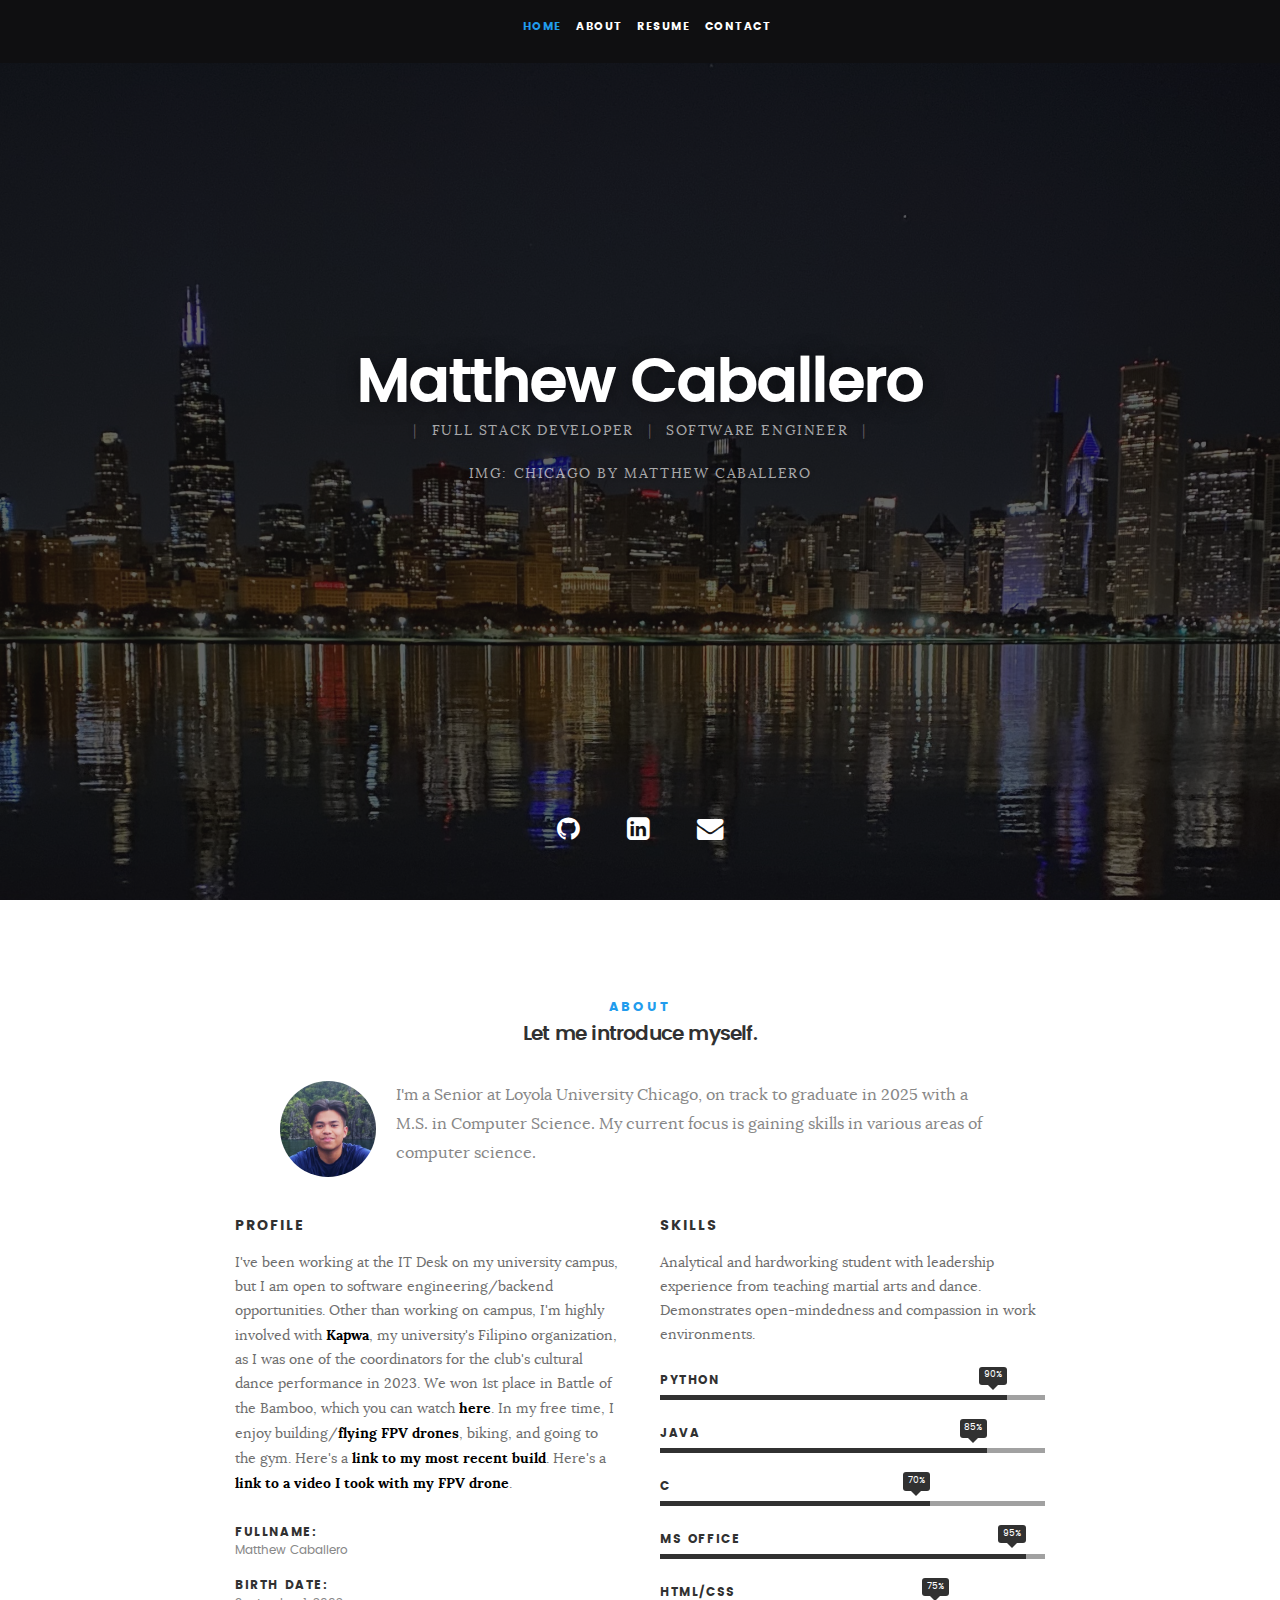
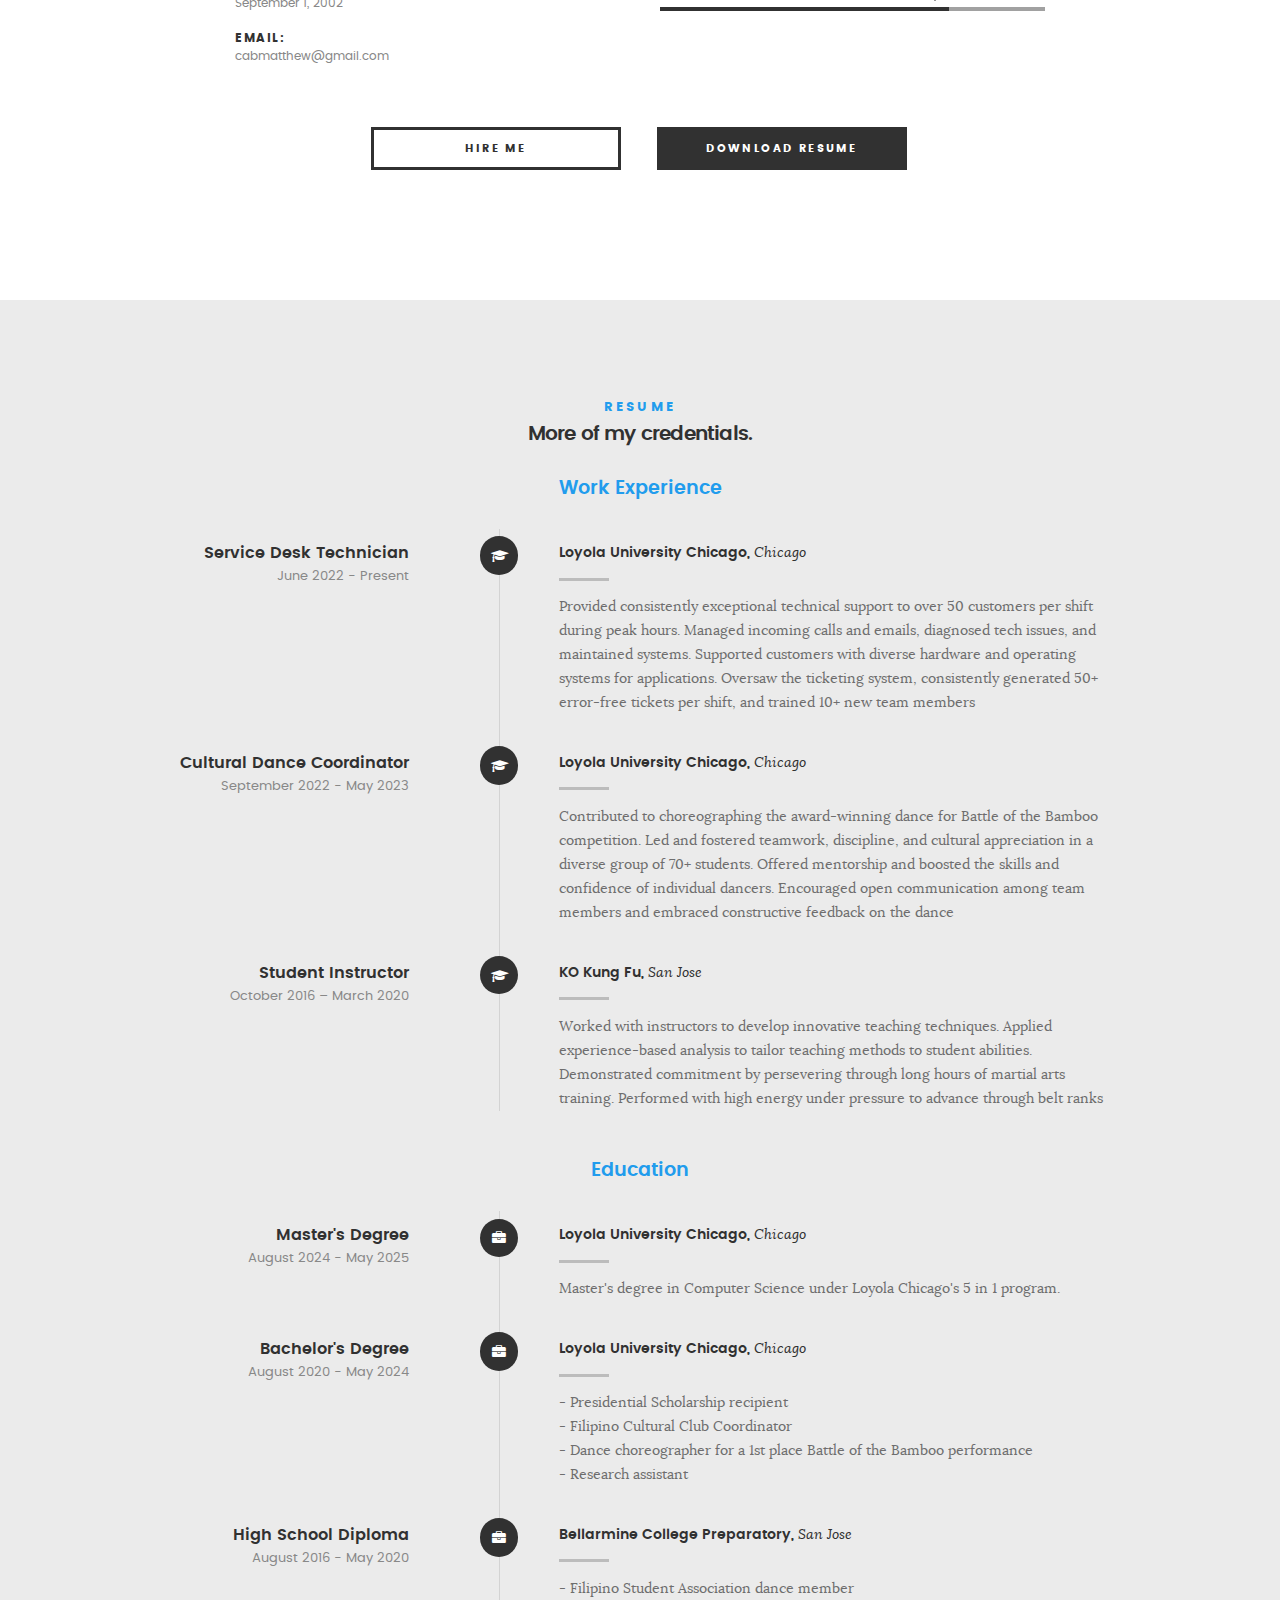
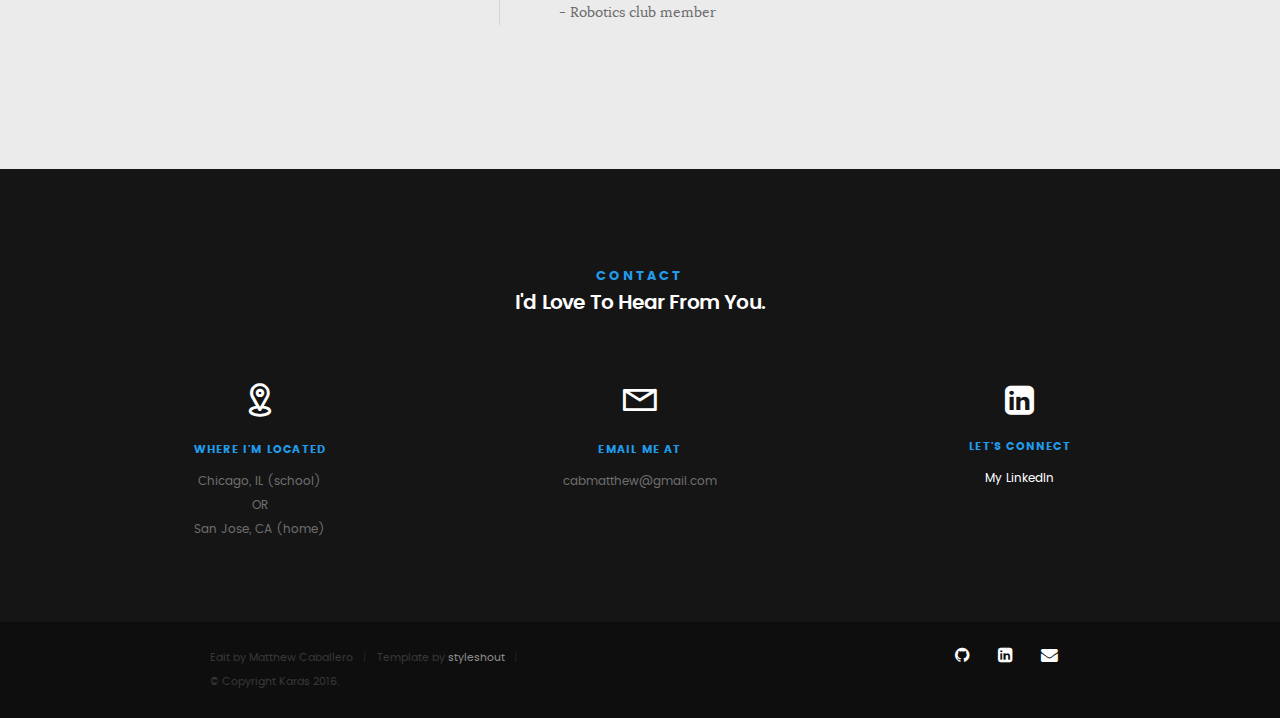
==== commit edb14779: "new links, resume update" ====
--- a/index.html
+++ b/index.html
@@ -120,7 +120,7 @@
    		<div class="col-six tab-full">
 
    			<h3>Profile</h3>
-   			<p>I've been working at the IT Desk on my university campus, but I am open to software engineering/backend opportunities. Other than working on campus, I'm highly involved with <a target="_blank" href="https://www.instagram.com/kapwaloyola/?hl=en"><strong>Kapwa</strong></a>, my university's Filipino organization, as I was one of the coordinators for the club's cultural dance performance in 2023. We won 1st place in Battle of the Bamboo, which you can watch <a target="_blank" href="https://www.youtube.com/watch?v=jrJqLKOjK3o"><strong>here</strong></a>. In my free time, I enjoy building/<a target="_blank" href="https://www.youtube.com/watch?v=Br_KBZSzTB0"><strong>flying FPV drones</strong></a>, biking, and going to the gym.</p>
+   			<p>I've been working at the IT Desk on my university campus, but I am open to software engineering/backend opportunities. Other than working on campus, I'm highly involved with <a target="_blank" href="https://www.instagram.com/kapwaloyola/?hl=en"><strong>Kapwa</strong></a>, my university's Filipino organization, as I was one of the coordinators for the club's cultural dance performance in 2023. We won 1st place in Battle of the Bamboo, which you can watch <a target="_blank" href="https://www.youtube.com/watch?v=jrJqLKOjK3o"><strong>here</strong></a>. In my free time, I enjoy building/<a target="_blank" href="https://www.youtube.com/watch?v=Br_KBZSzTB0"><strong>flying FPV drones</strong></a>, biking, and going to the gym. Here's a <a target="_blank" href="https://rotorbuilds.com/build/31674"><strong>link to my most recent build</strong></a>. Here's a <a target="_blank" href="https://www.youtube.com/watch?v=Br_KBZSzTB0&t=3s&ab_channel=MatthewCaballero"><strong>link to a video I took with my FPV drone</strong></a>.</p>
 
    			<ul class="info-list">
    				<li>
@@ -224,8 +224,7 @@
 
 	   				<div class="timeline-content">
 	   					<h4>Loyola University Chicago, <em>Chicago</em></h4>
-	   					<p>Delivered consistent exceptional technical service to 50+ customers per shift at peak times. Received phone calls, answered customer emails, diagnosed technological issues, maintained systems. Assisted customers with hardware and applications for various devices with different operating systems. Monitored ticketing system, created 50+ tickets per shift with no errors, helped train 10+ new employees.
-							</p>
+	   					<p>Provided consistently exceptional technical support to over 50 customers per shift during peak hours. Managed incoming calls and emails, diagnosed tech issues, and maintained systems. Supported customers with diverse hardware and operating systems for applications. Oversaw the ticketing system, consistently generated 50+ error-free tickets per shift, and trained 10+ new team members</p>
 	   				</div>
 
 	   			</div> <!-- /timeline-block -->
@@ -237,13 +236,14 @@
 	   				</div>
 
 	   				<div class="timeline-header">
-	   					<h3>Research Assistant to Neil Klingensmith</h3>
-	   					<p>December 2021 – December 2022</p>
-	   				</div>
-
-	   				<div class="timeline-content">
-	   					<h4>Undergraduate Research, <em>Chicago</em></h4>
-	   					<p>Cooperated with others to accomplish assigned objectives. Consulted professionals for guidance with new material. Pursued unfamiliar knowledge to produce effective results. Determined practical approaches to utilize ADALM-PLUTO module using Python
+	   					<h3>Cultural Dance Coordinator</h3>
+	   					<p>September 2022 - May 2023</p>
+	   				</div>
+
+	   				<div class="timeline-content">
+	   					<h4>Loyola University Chicago, <em>Chicago</em></h4>
+	   					<p>Contributed to choreographing the award-winning dance for Battle of the Bamboo competition. Led and fostered teamwork, discipline, and cultural appreciation in a diverse group of 70+ students. Offered mentorship and boosted the skills and confidence of individual dancers. Encouraged open communication among team members and embraced constructive feedback on the dance
+							
 							</p>
 	   				</div>
 
@@ -262,7 +262,8 @@
 
 	   				<div class="timeline-content">
 	   					<h4>KO Kung Fu, <em>San Jose</em></h4>
-	   					<p>Collaborated with others to find the most effective methods of teaching. Analyzed abilities of students to personalize their experience of learning. Performed with passion and intensity to demonstrate my knowledge. Persevered through long hours of rigorous martial arts training
+	   					<p>Worked with instructors to develop innovative teaching techniques. Applied experience-based analysis to tailor teaching methods to student abilities. Demonstrated commitment by persevering through long hours of martial arts training. Performed with high energy under pressure to advance through belt ranks
+							
 							</p>
 	   				</div>
 
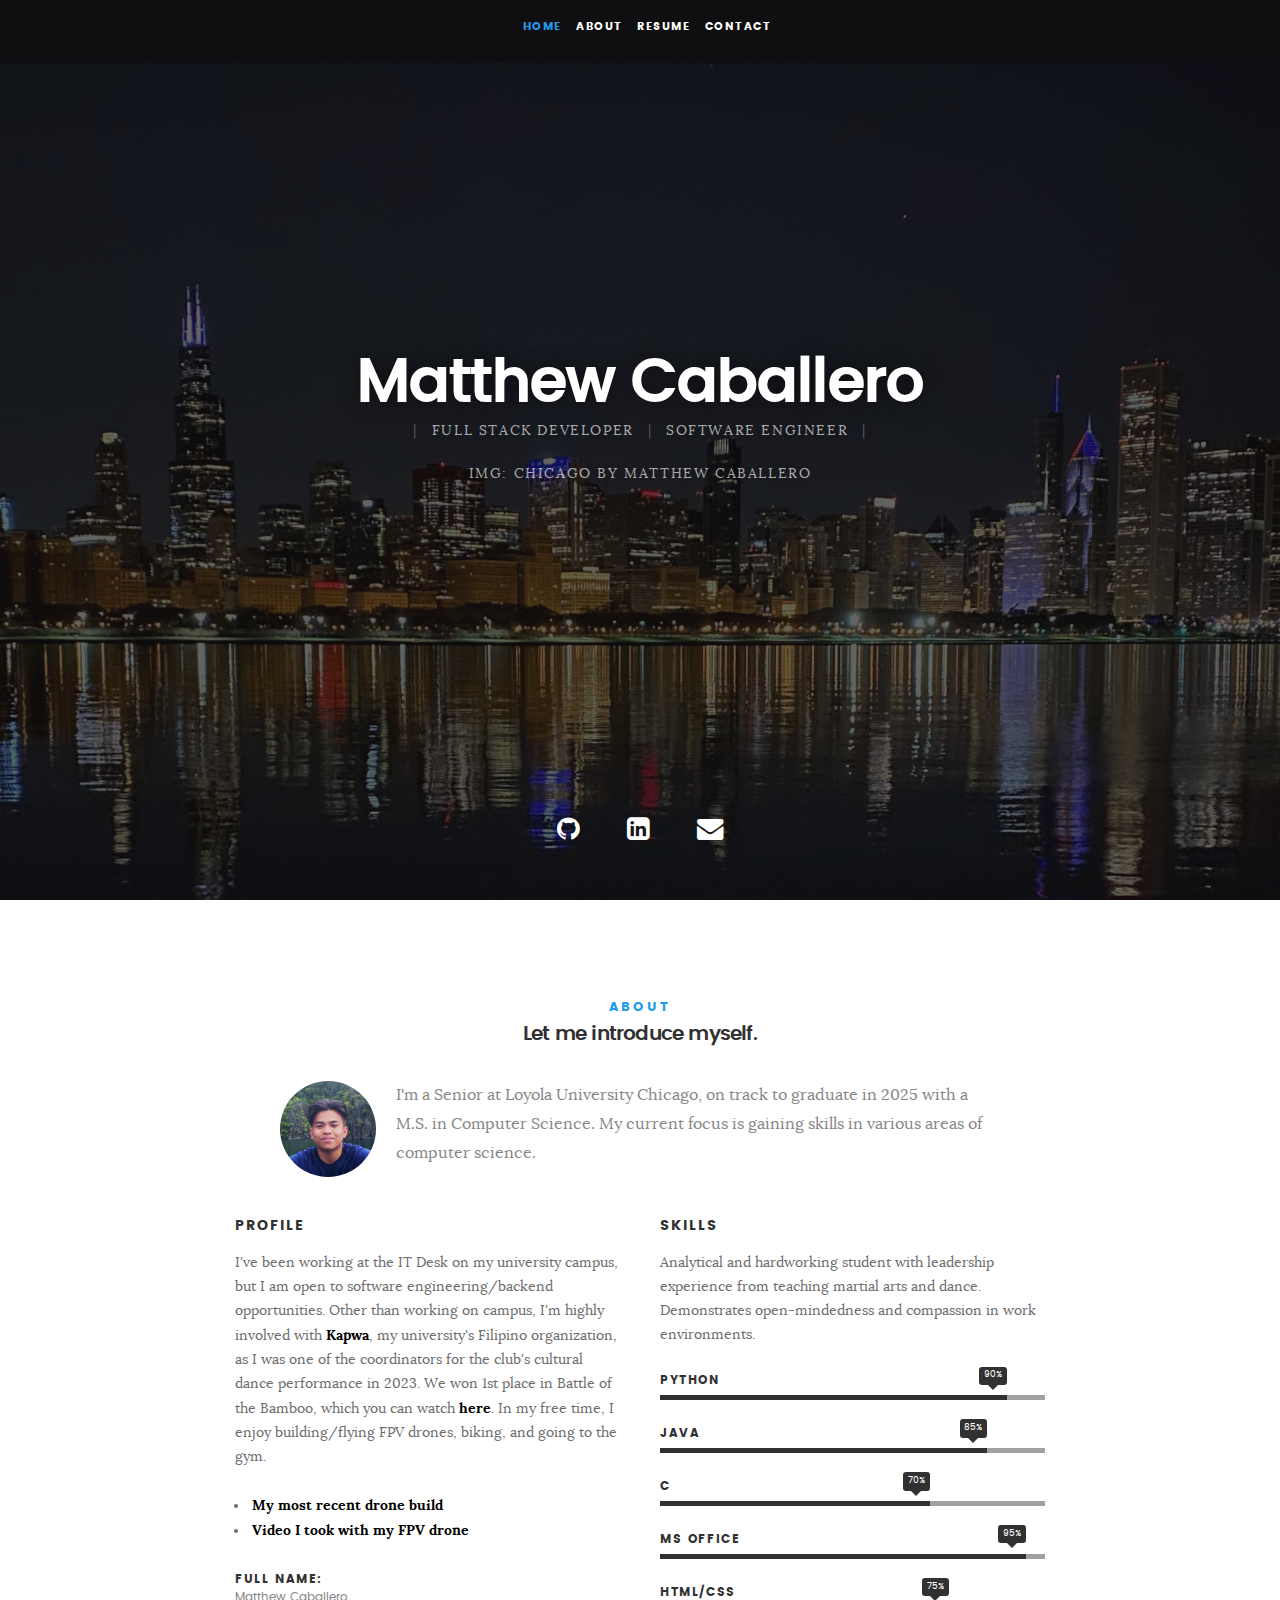
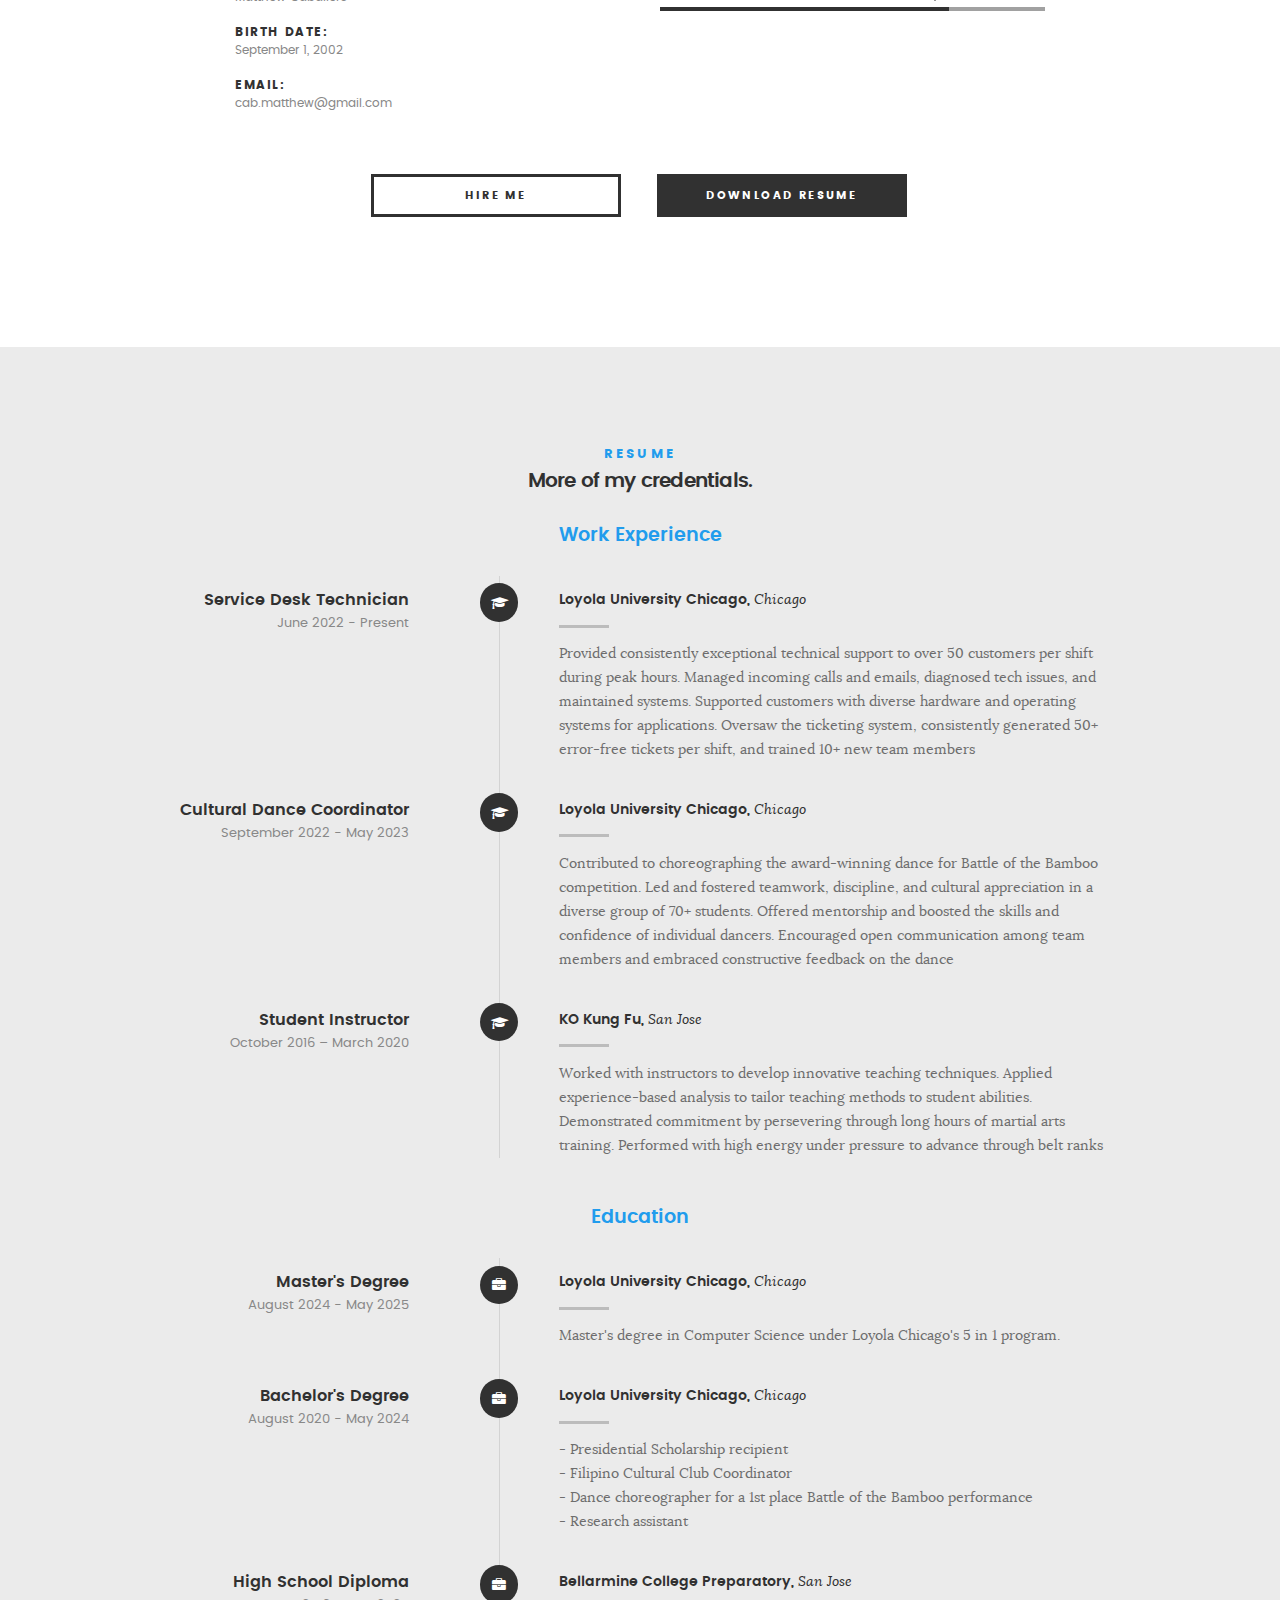
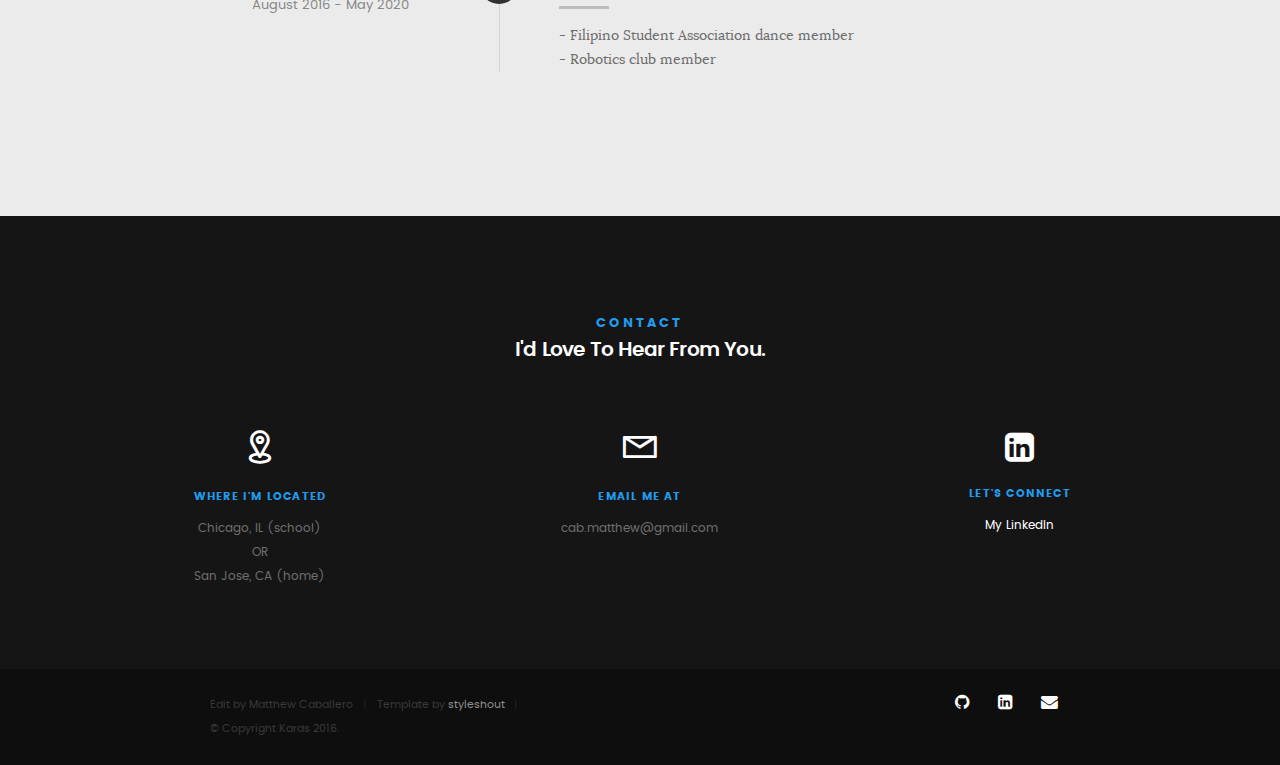
==== commit f55dabf5: "edits" ====
--- a/index.html
+++ b/index.html
@@ -120,11 +120,19 @@
    		<div class="col-six tab-full">
 
    			<h3>Profile</h3>
-   			<p>I've been working at the IT Desk on my university campus, but I am open to software engineering/backend opportunities. Other than working on campus, I'm highly involved with <a target="_blank" href="https://www.instagram.com/kapwaloyola/?hl=en"><strong>Kapwa</strong></a>, my university's Filipino organization, as I was one of the coordinators for the club's cultural dance performance in 2023. We won 1st place in Battle of the Bamboo, which you can watch <a target="_blank" href="https://www.youtube.com/watch?v=jrJqLKOjK3o"><strong>here</strong></a>. In my free time, I enjoy building/<a target="_blank" href="https://www.youtube.com/watch?v=Br_KBZSzTB0"><strong>flying FPV drones</strong></a>, biking, and going to the gym. Here's a <a target="_blank" href="https://rotorbuilds.com/build/31674"><strong>link to my most recent build</strong></a>. Here's a <a target="_blank" href="https://www.youtube.com/watch?v=Br_KBZSzTB0&t=3s&ab_channel=MatthewCaballero"><strong>link to a video I took with my FPV drone</strong></a>.</p>
+   			<p>I've been working at the IT Desk on my university campus, but I am open to software engineering/backend opportunities. Other than working on campus, I'm highly involved with <a target="_blank" href="https://www.instagram.com/kapwaloyola/?hl=en"><strong>Kapwa</strong></a>, my university's Filipino organization, as I was one of the coordinators for the club's cultural dance performance in 2023. We won 1st place in Battle of the Bamboo, which you can watch <a target="_blank" href="https://www.youtube.com/watch?v=jrJqLKOjK3o"><strong>here</strong></a>. In my free time, I enjoy building/flying FPV drones, biking, and going to the gym.</p>
+				
+			<p>
+				<ul>
+					<li><a target="_blank" href="https://rotorbuilds.com/build/31674"><strong>My most recent drone build</strong></a></li>
+
+					<li><a target="_blank" href="https://www.youtube.com/watch?v=Br_KBZSzTB0&t=3s&ab_channel=MatthewCaballero"><strong>Video I took with my FPV drone</strong></a></li>
+			</ul>
+			</p>
 
    			<ul class="info-list">
    				<li>
-   					<strong>Fullname:</strong>
+   					<strong>Full name:</strong>
    					<span>Matthew Caballero</span>
    				</li>
    				<li>
@@ -133,7 +141,7 @@
    				</li>
    				<li>
    					<strong>Email:</strong>
-   					<span>cabmatthew@gmail.com</span>
+   					<span>cab.matthew@gmail.com</span>
    				</li>
 
    			</ul> <!-- /info-list -->
@@ -423,7 +431,7 @@
 
    			<h5>Email Me At</h5>
 
-   			<p>cabmatthew@gmail.com		     
+   			<p>cab.matthew@gmail.com		     
 			   </p>
 
    		</div>
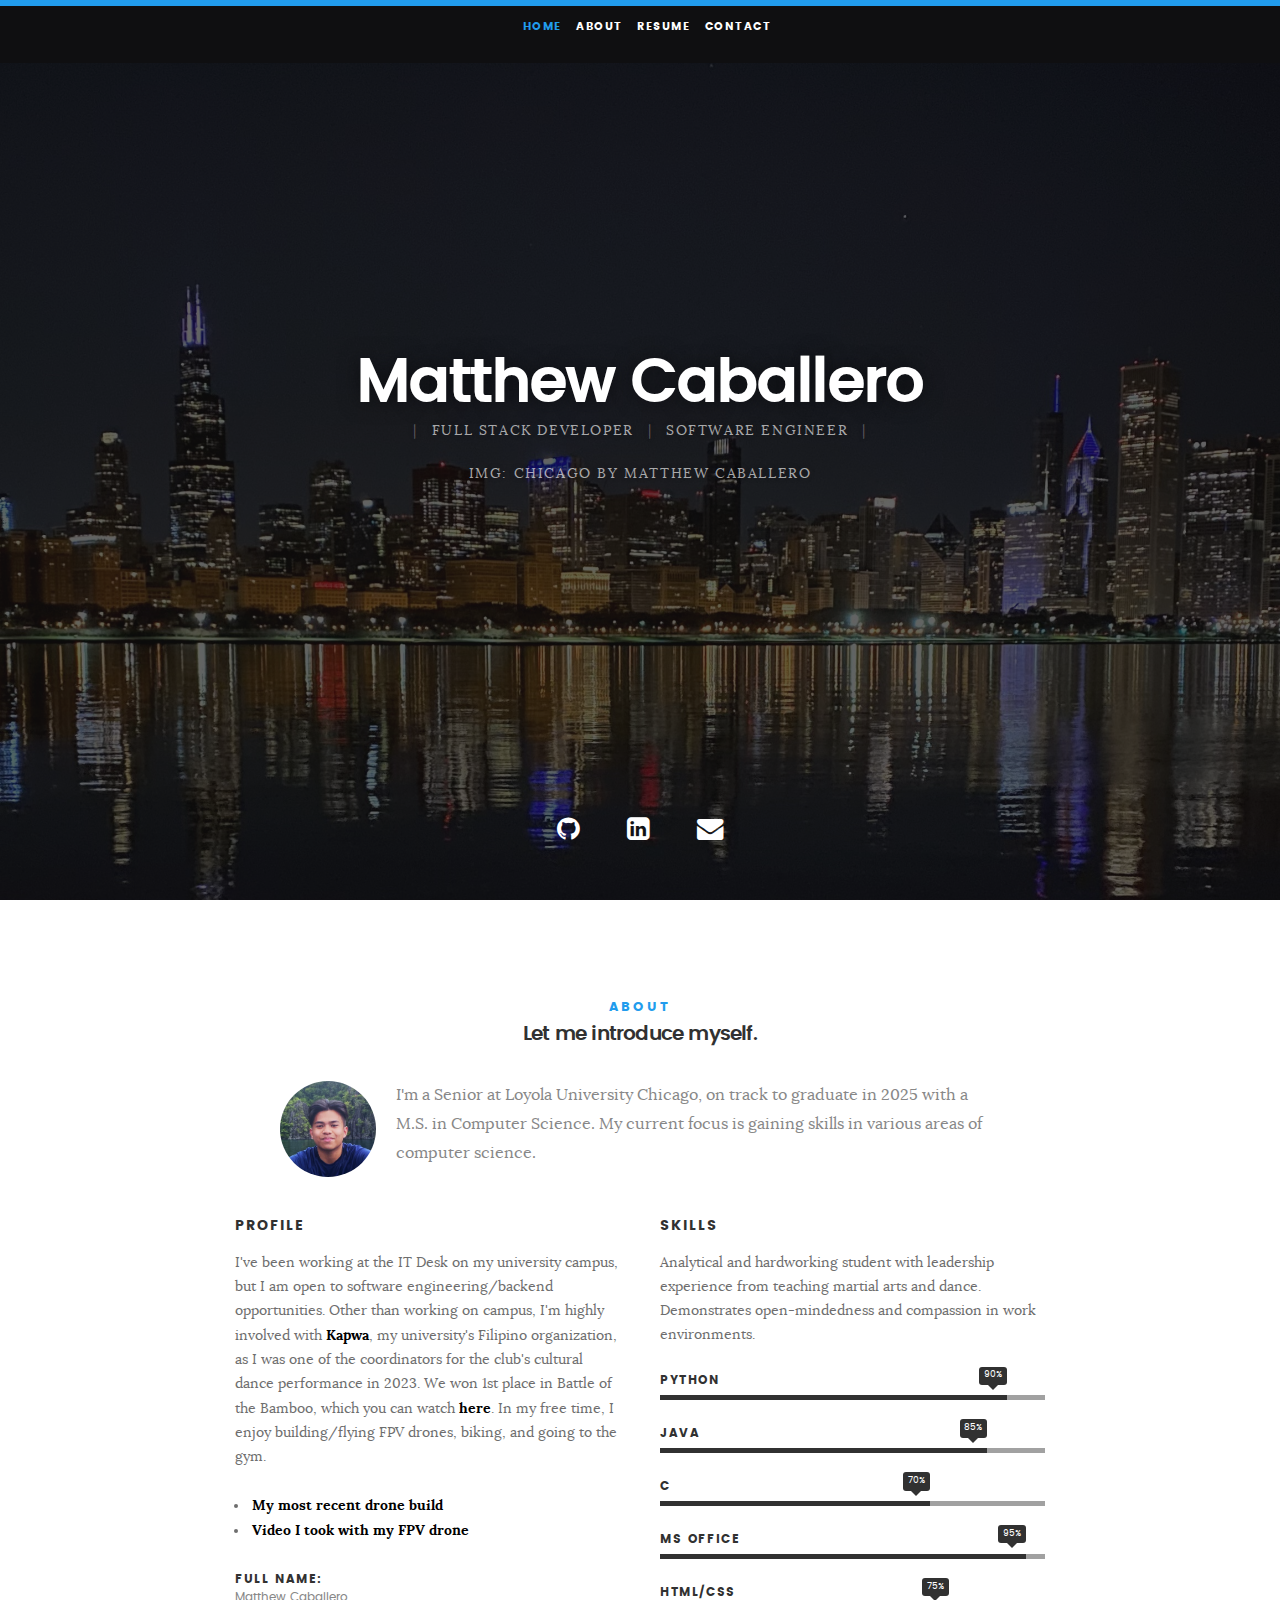
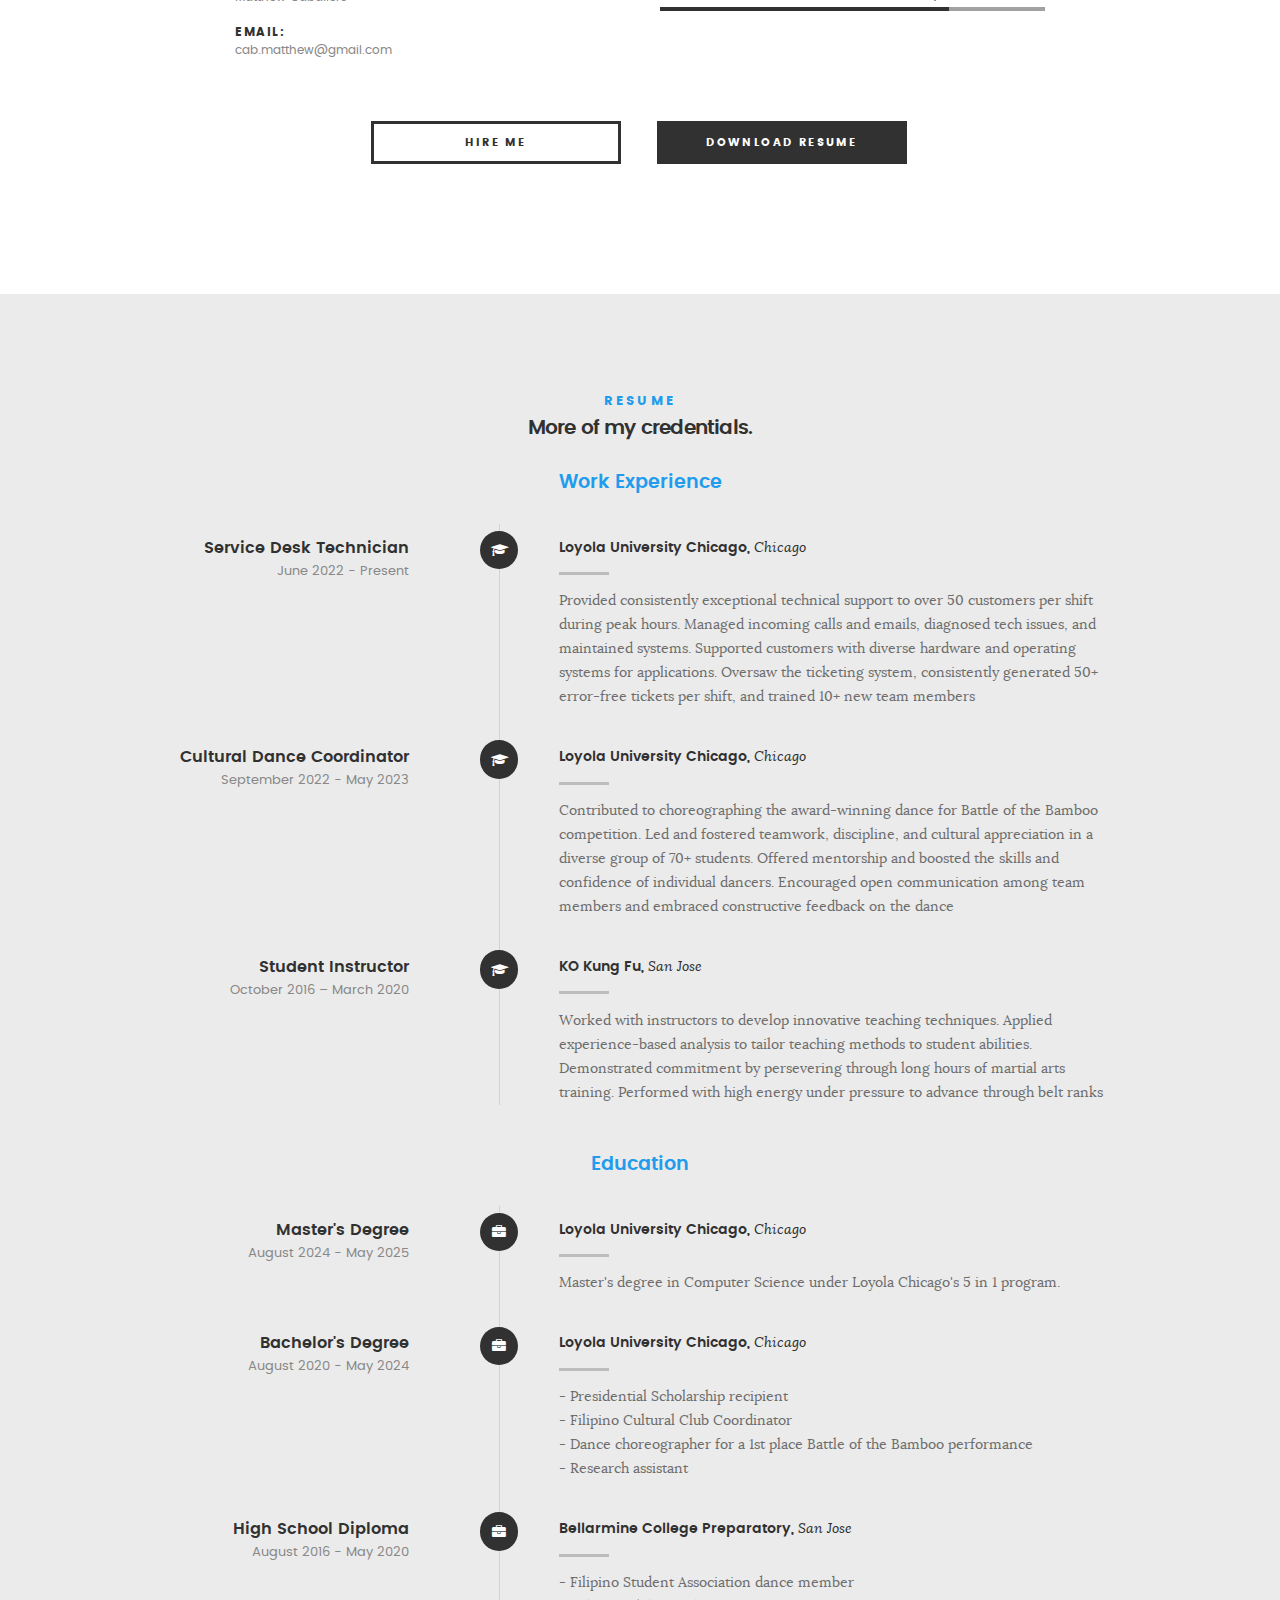
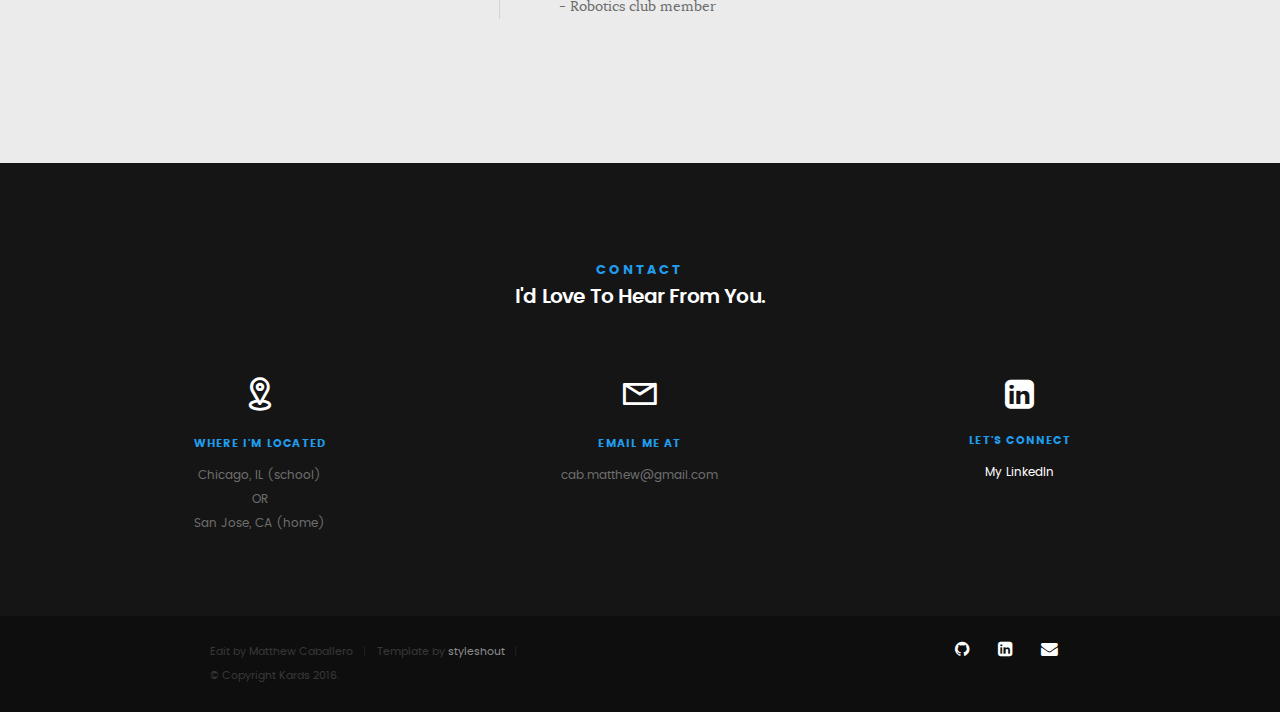
==== commit d3eccec5: "rm bday" ====
--- a/index.html
+++ b/index.html
@@ -134,10 +134,6 @@
    				<li>
    					<strong>Full name:</strong>
    					<span>Matthew Caballero</span>
-   				</li>
-   				<li>
-   					<strong>Birth Date:</strong>
-   					<span>September 1, 2002</span>
    				</li>
    				<li>
    					<strong>Email:</strong>
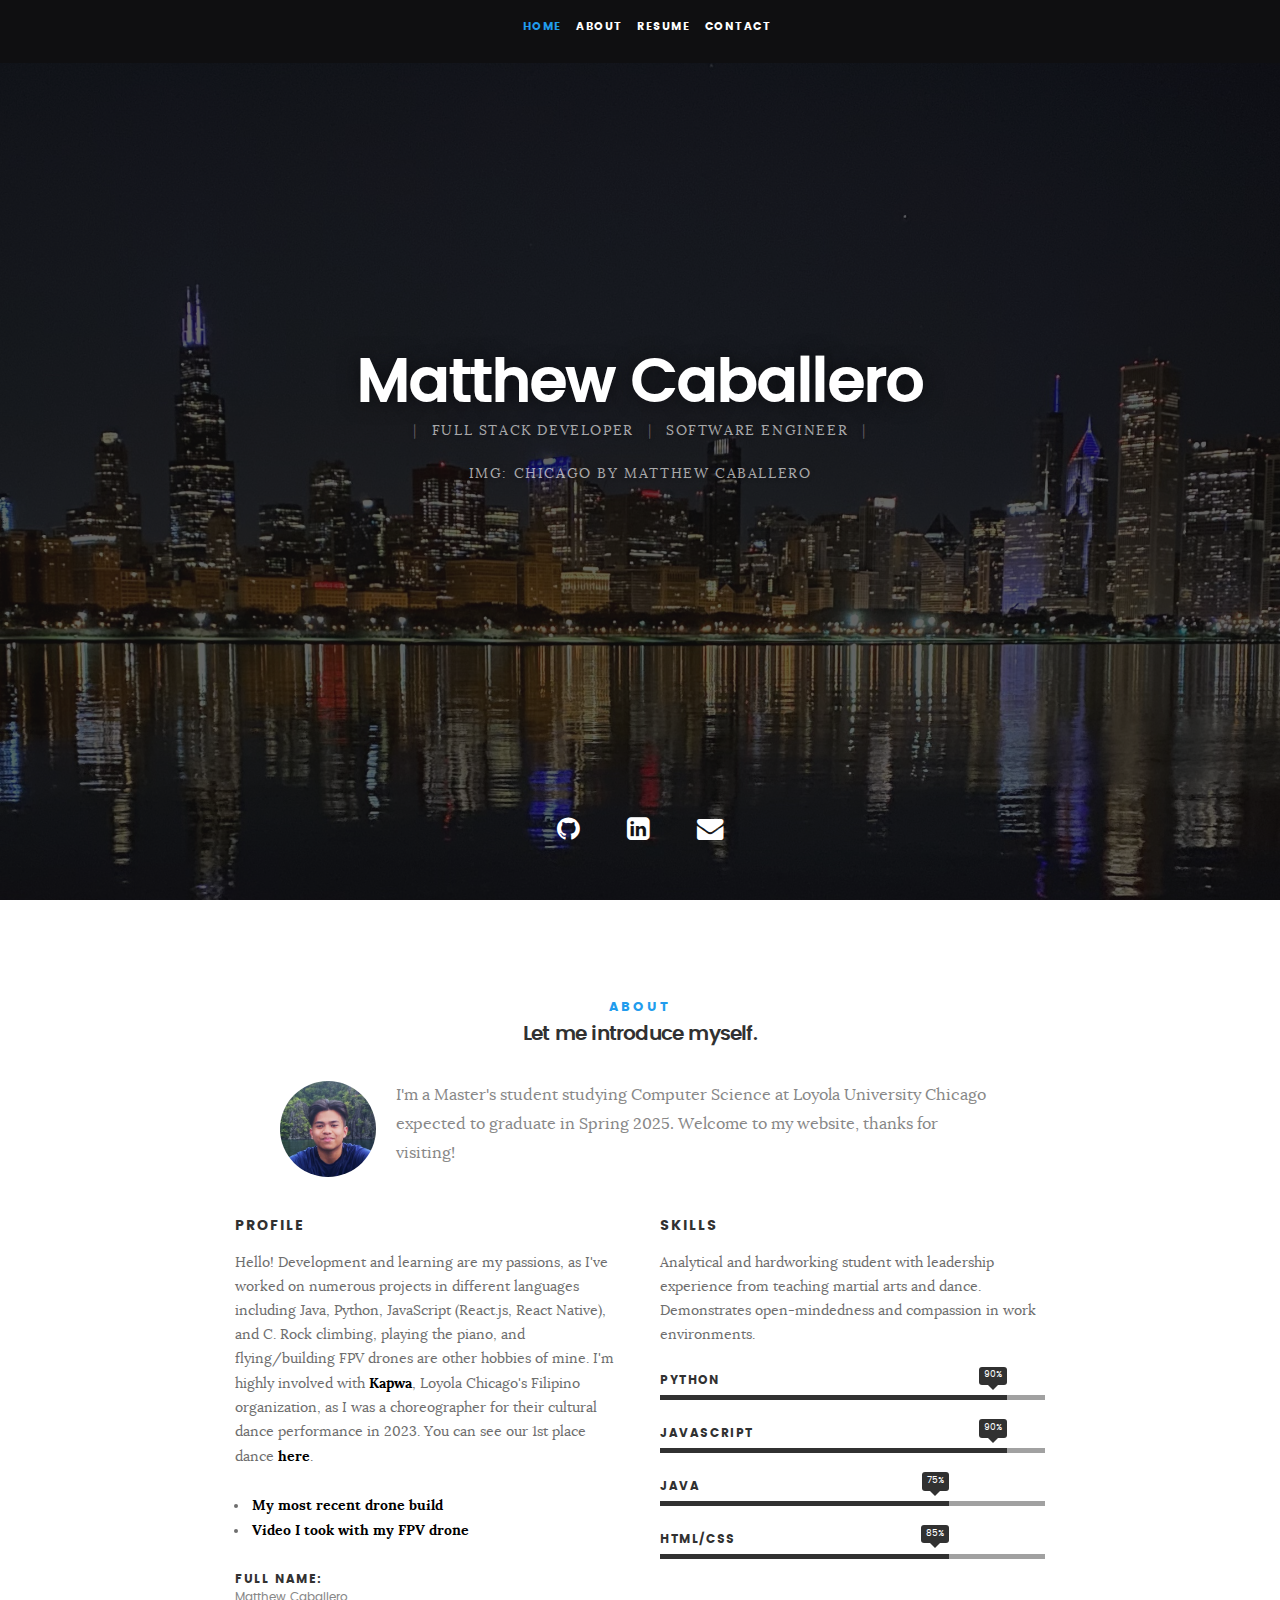
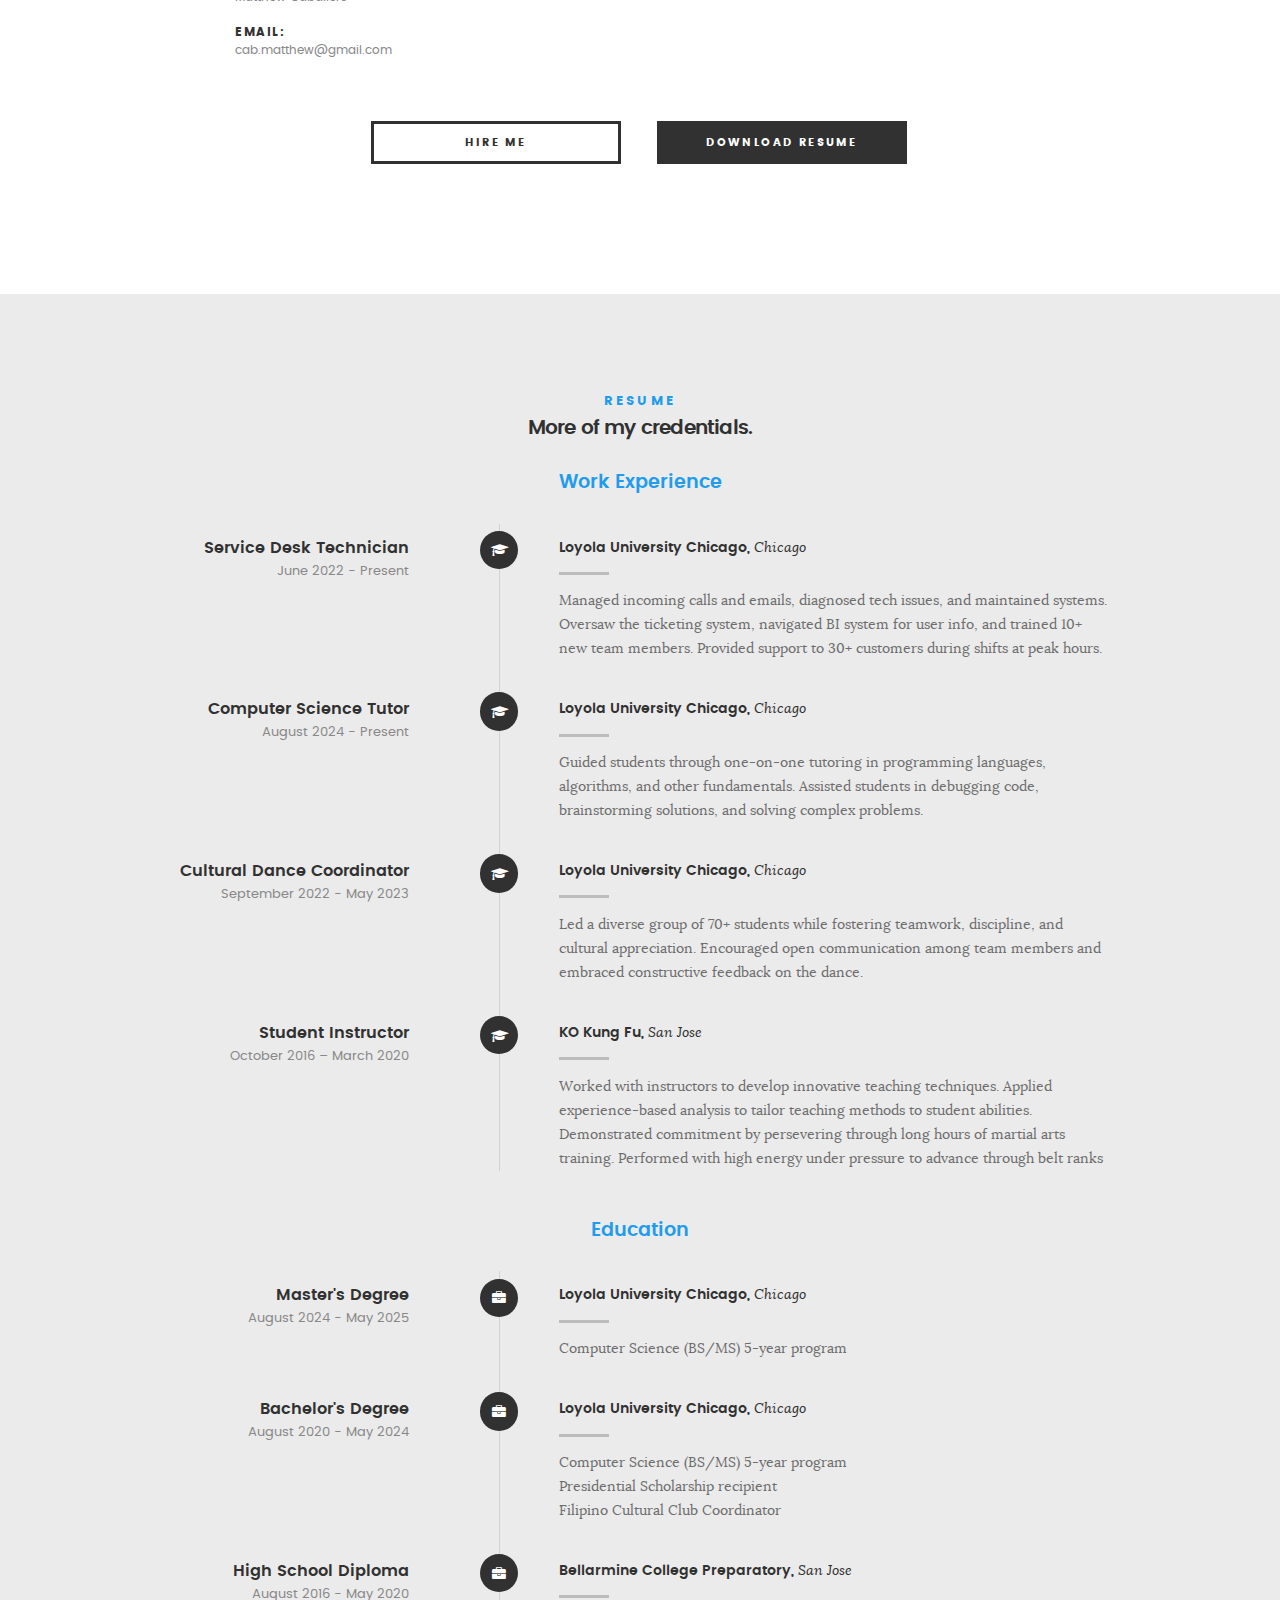
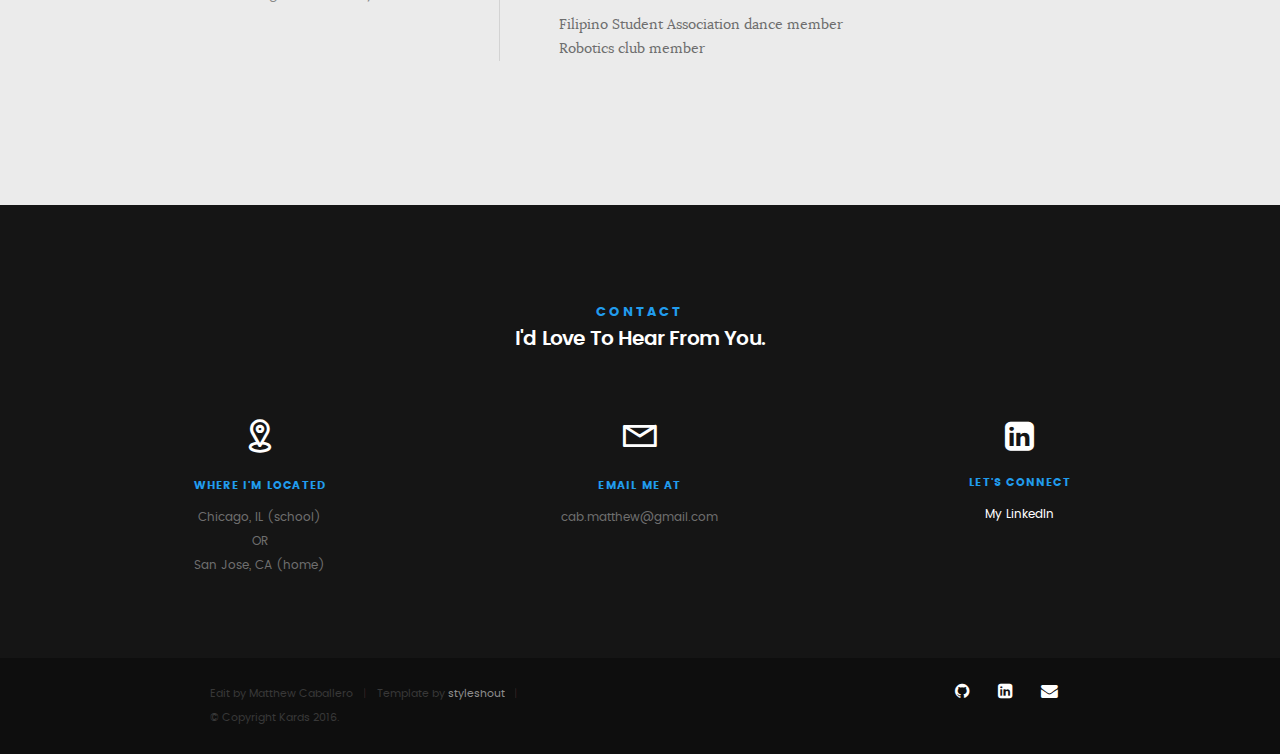
==== commit bbd41a39: "Content update" ====
--- a/index.html
+++ b/index.html
@@ -109,7 +109,7 @@
 
    				<img src="images/profile-pic.jpg" alt="Profile Picture">
 
-   				<p class="lead">I'm a Senior at Loyola University Chicago, on track to graduate in 2025 with a M.S. in Computer Science. My current focus is gaining skills in various areas of computer science.</p>
+   				<p class="lead" id="matt-bio">I'm a Master's student studying Computer Science at Loyola University Chicago expected to graduate in Spring 2025. Welcome to my website, thanks for visiting!</p>
    			</div>   			
 
    		</div>   		
@@ -120,7 +120,7 @@
    		<div class="col-six tab-full">
 
    			<h3>Profile</h3>
-   			<p>I've been working at the IT Desk on my university campus, but I am open to software engineering/backend opportunities. Other than working on campus, I'm highly involved with <a target="_blank" href="https://www.instagram.com/kapwaloyola/?hl=en"><strong>Kapwa</strong></a>, my university's Filipino organization, as I was one of the coordinators for the club's cultural dance performance in 2023. We won 1st place in Battle of the Bamboo, which you can watch <a target="_blank" href="https://www.youtube.com/watch?v=jrJqLKOjK3o"><strong>here</strong></a>. In my free time, I enjoy building/flying FPV drones, biking, and going to the gym.</p>
+   			<p>Hello! Development and learning are my passions, as I've worked on numerous projects in different languages including Java, Python, JavaScript (React.js, React Native), and C. Rock climbing, playing the piano, and flying/building FPV drones are other hobbies of mine. I'm highly involved with <a target="_blank" href="https://www.instagram.com/kapwaloyola/?hl=en"><strong>Kapwa</strong></a>, Loyola Chicago's Filipino organization, as I was a choreographer for their cultural dance performance in 2023. You can see our 1st place dance <a target="_blank" href="https://youtu.be/0oPxiVbLs-E?si=hNJhaUFO_tsx75qA"><strong>here</strong></a>.</p>
 				
 			<p>
 				<ul>
@@ -155,20 +155,15 @@
 				   	<strong>Python</strong>
 				   </li>
 				   <li>
-				   	<div class="progress percent85"><span>85%</span></div>
+				   	<div class="progress percent90"><span>90%</span></div>
+				   	<strong>JavaScript</strong>
+				   </li>
+				   <li>
+				   	<div class="progress percent75"><span>75%</span></div>
 				   	<strong>Java</strong>
 				   </li>
 				   <li>
-				   	<div class="progress percent70"><span>70%</span></div>
-				   	<strong>C</strong>
-				   </li>
-				   <li>
-				   	<div class="progress percent95"><span>95%</span></div>
-				   	<strong>MS Office</strong>
-				   </li>
-				   <li>
-
-				   	<div class="progress percent75"><span>75%</span></div>
+				   	<div class="progress percent75"><span>85%</span></div>
 				   	<strong>HTML/CSS</strong>
 				   </li>
       
@@ -181,7 +176,7 @@
    	<div class="row button-section">
    		<div class="col-twelve">
    			<a href="#contact" title="Hire Me" class="button stroke smoothscroll">Hire Me</a>
-   			<a href="R2023.pdf" download="My Resume" title="Download Resume" class="button button-primary">Download Resume</a>
+   			<a href="MatthewCaballero_Resume.pdf" download="My Resume" title="Download Resume" class="button button-primary">Download Resume</a>
    		</div>   		
    	</div>
 
@@ -228,10 +223,32 @@
 
 	   				<div class="timeline-content">
 	   					<h4>Loyola University Chicago, <em>Chicago</em></h4>
-	   					<p>Provided consistently exceptional technical support to over 50 customers per shift during peak hours. Managed incoming calls and emails, diagnosed tech issues, and maintained systems. Supported customers with diverse hardware and operating systems for applications. Oversaw the ticketing system, consistently generated 50+ error-free tickets per shift, and trained 10+ new team members</p>
+	   					<p>Managed incoming calls and emails, diagnosed tech issues, and maintained systems. Oversaw the ticketing system, navigated BI system for user info, and trained 10+ new team members. Provided support to 30+ customers during shifts at peak hours.
+							</p>
 	   				</div>
 
 	   			</div> <!-- /timeline-block -->
+
+				   <div class="timeline-block">
+
+					<div class="timeline-ico">
+						<i class="fa fa-graduation-cap"></i>
+					</div>
+
+					<div class="timeline-header">
+						<h3>Computer Science Tutor</h3>
+						<p>August 2024 - Present</p>
+					</div>
+
+					<div class="timeline-content">
+						<h4>Loyola University Chicago, <em>Chicago</em></h4>
+						<p>Guided students through one-on-one tutoring in programming languages, algorithms, and other fundamentals. Assisted students in debugging code, brainstorming solutions, and solving complex problems.
+							
+						 
+						 </p>
+					</div>
+
+				</div> <!-- /timeline-block -->
 
 	   			<div class="timeline-block">
 
@@ -246,7 +263,7 @@
 
 	   				<div class="timeline-content">
 	   					<h4>Loyola University Chicago, <em>Chicago</em></h4>
-	   					<p>Contributed to choreographing the award-winning dance for Battle of the Bamboo competition. Led and fostered teamwork, discipline, and cultural appreciation in a diverse group of 70+ students. Offered mentorship and boosted the skills and confidence of individual dancers. Encouraged open communication among team members and embraced constructive feedback on the dance
+	   					<p>Led a diverse group of 70+ students while fostering teamwork, discipline, and cultural appreciation. Encouraged open communication among team members and embraced constructive feedback on the dance.
 							
 							</p>
 	   				</div>
@@ -304,7 +321,7 @@
 
 	   				<div class="timeline-content">
 	   					<h4>Loyola University Chicago, <em>Chicago</em></h4>
-	   					<p>Master's degree in Computer Science under Loyola Chicago's 5 in 1 program.</p>
+	   					<p>Computer Science (BS/MS) 5-year program</p>
 	   				</div>
 
 	   			</div> <!-- /timeline-block -->
@@ -322,10 +339,9 @@
 
 	   				<div class="timeline-content">
 	   					<h4>Loyola University Chicago, <em>Chicago</em></h4>
-	   					<p>- Presidential Scholarship recipient <br>
-							- Filipino Cultural Club Coordinator  <br>
-							- Dance choreographer for a 1st place Battle of the Bamboo performance <br>
-							- Research assistant
+	   					<p>Computer Science (BS/MS) 5-year program <br>
+							Presidential Scholarship recipient <br>
+							Filipino Cultural Club Coordinator  <br>
 							</p>
 	   				</div>
 
@@ -344,8 +360,8 @@
 
 	   				<div class="timeline-content">
 	   					<h4>Bellarmine College Preparatory, <em>San Jose</em></h4>
-	   					<p>- Filipino Student Association dance member <br>
-- Robotics club member
+	   					<p>Filipino Student Association dance member <br>
+Robotics club member
 </p>
 	   				</div>
 
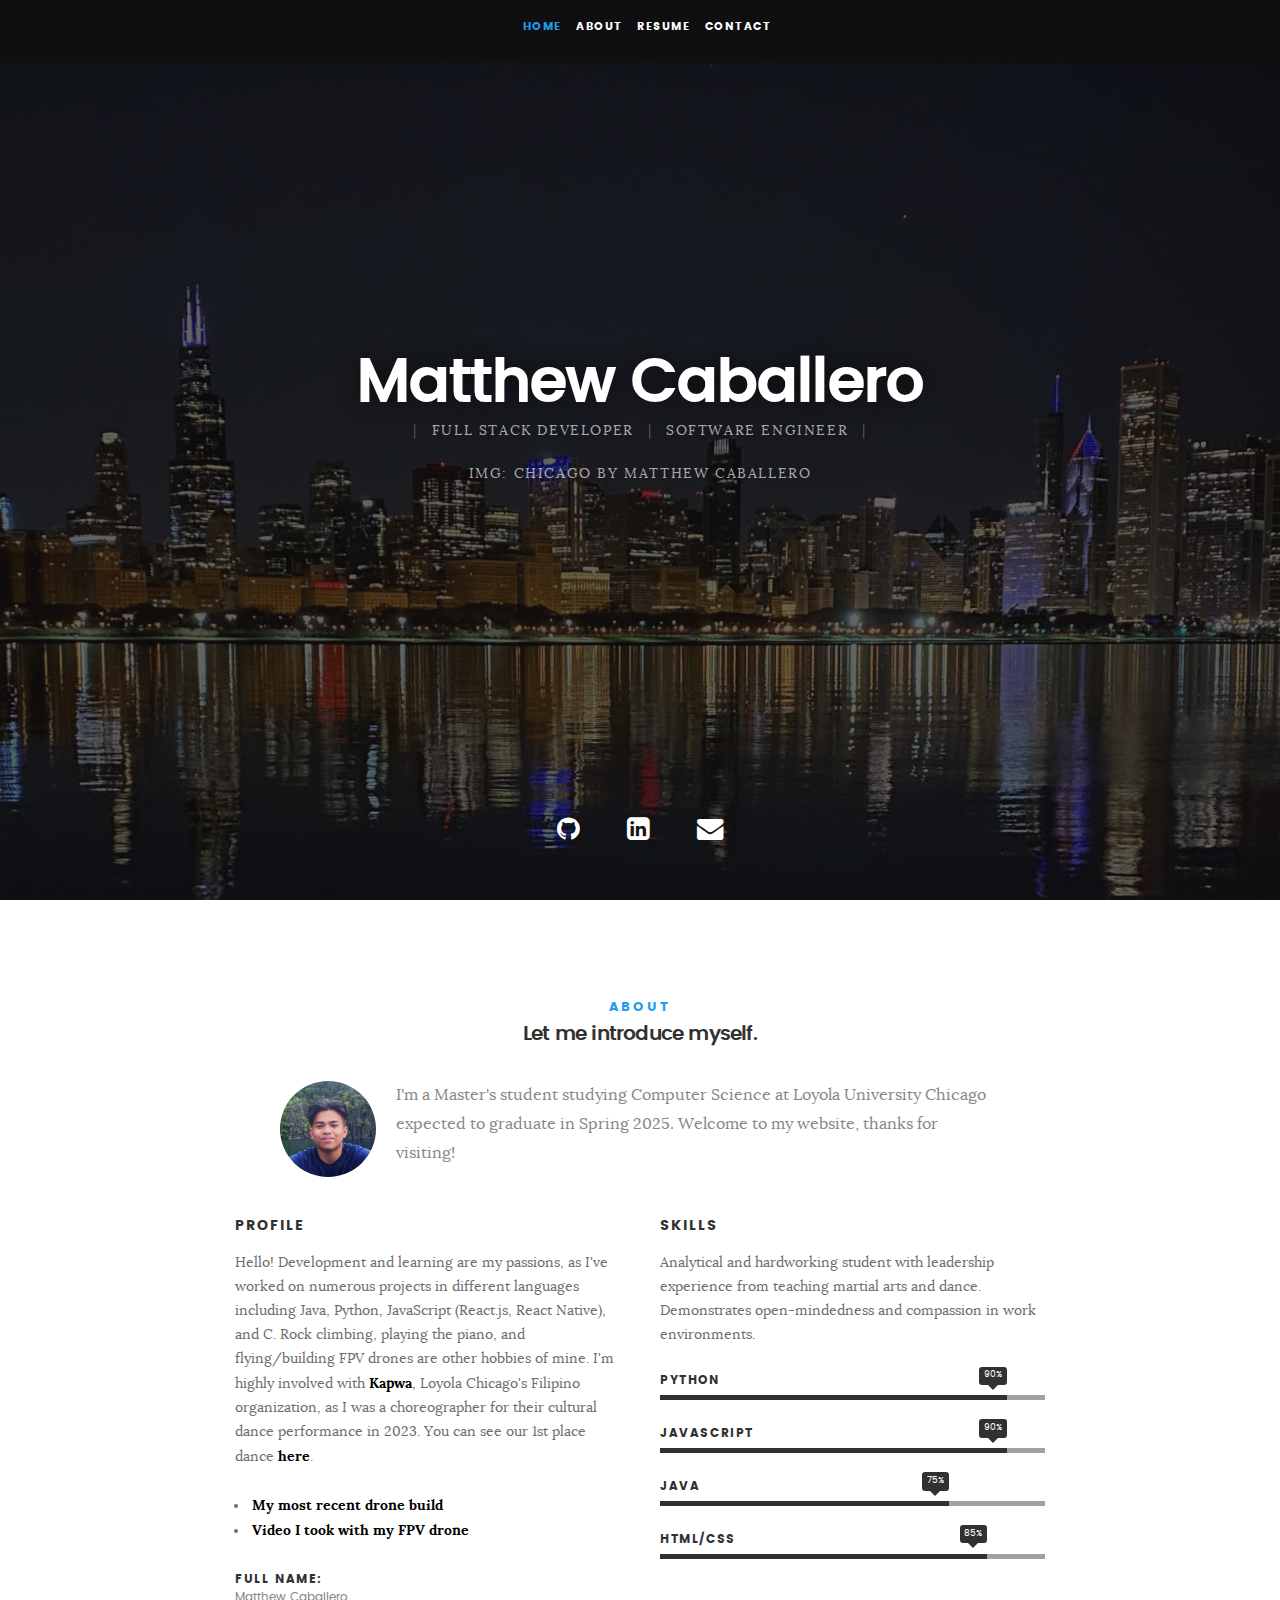
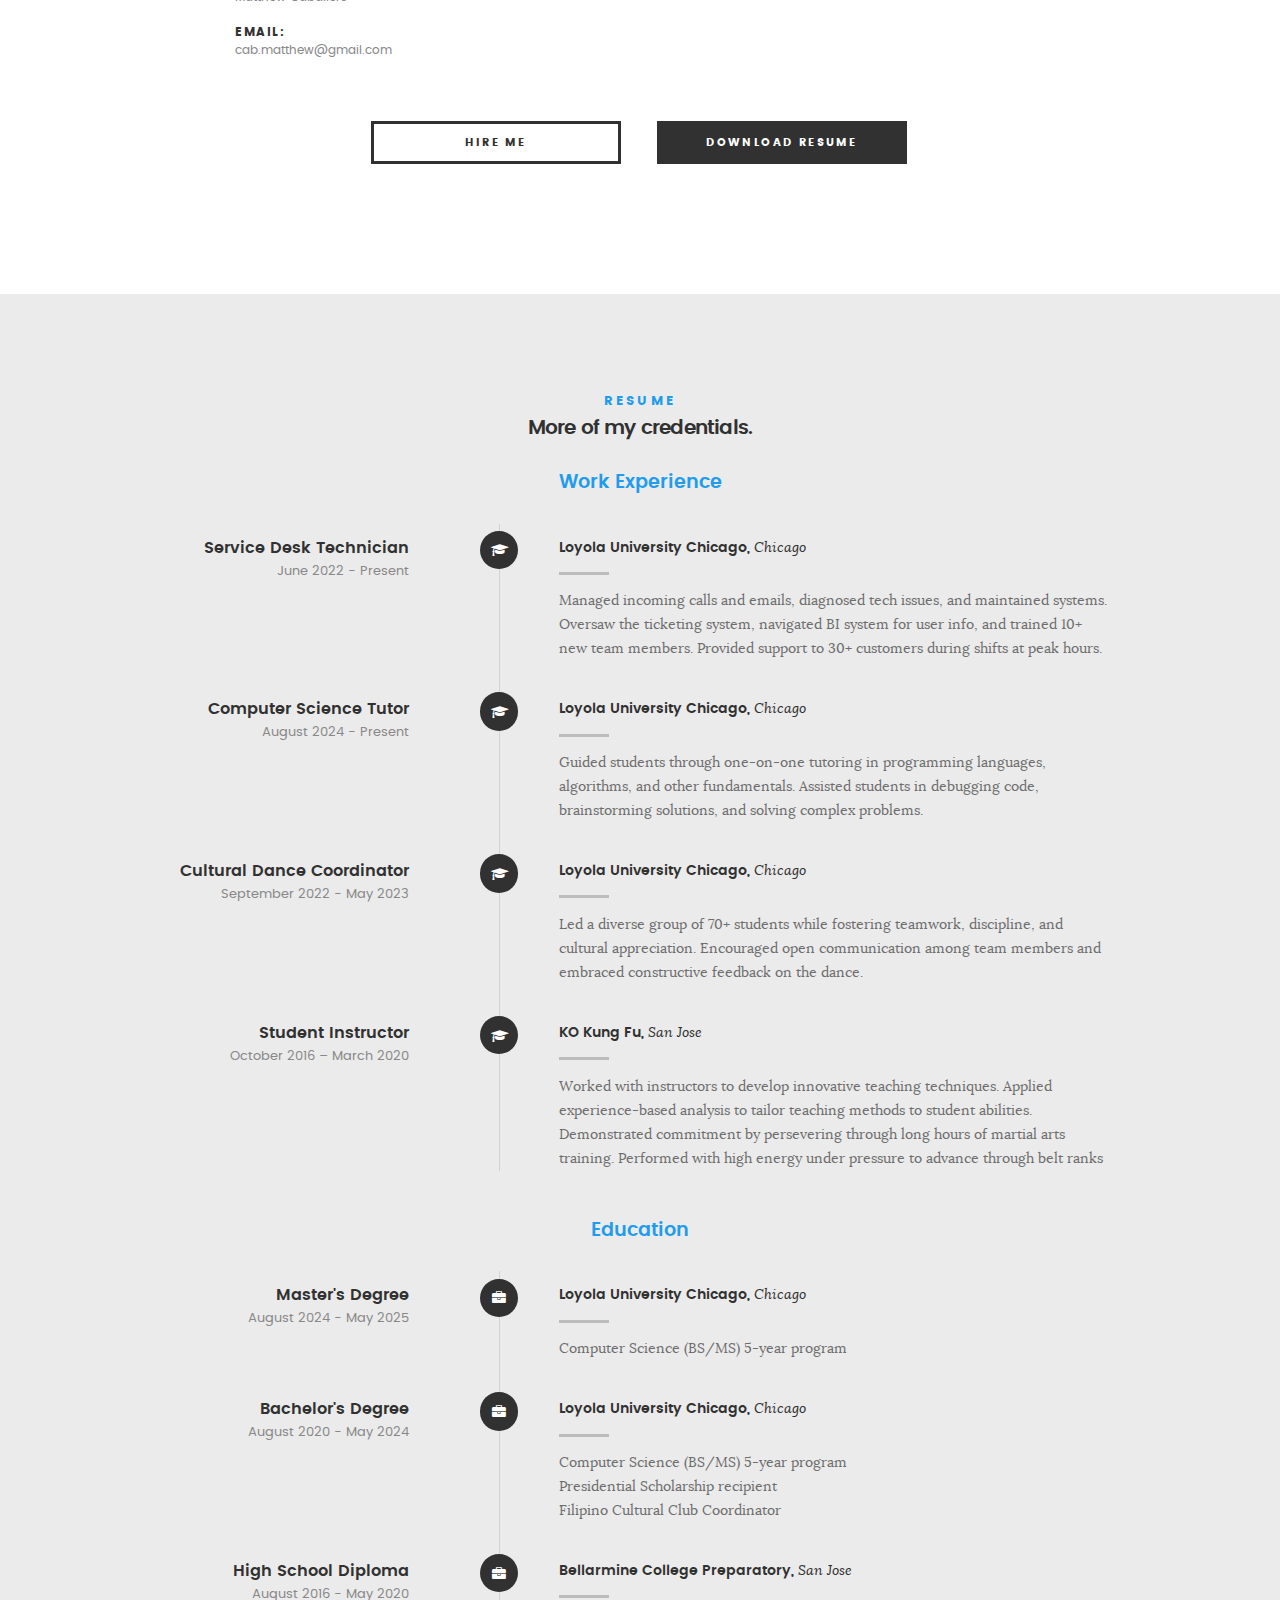
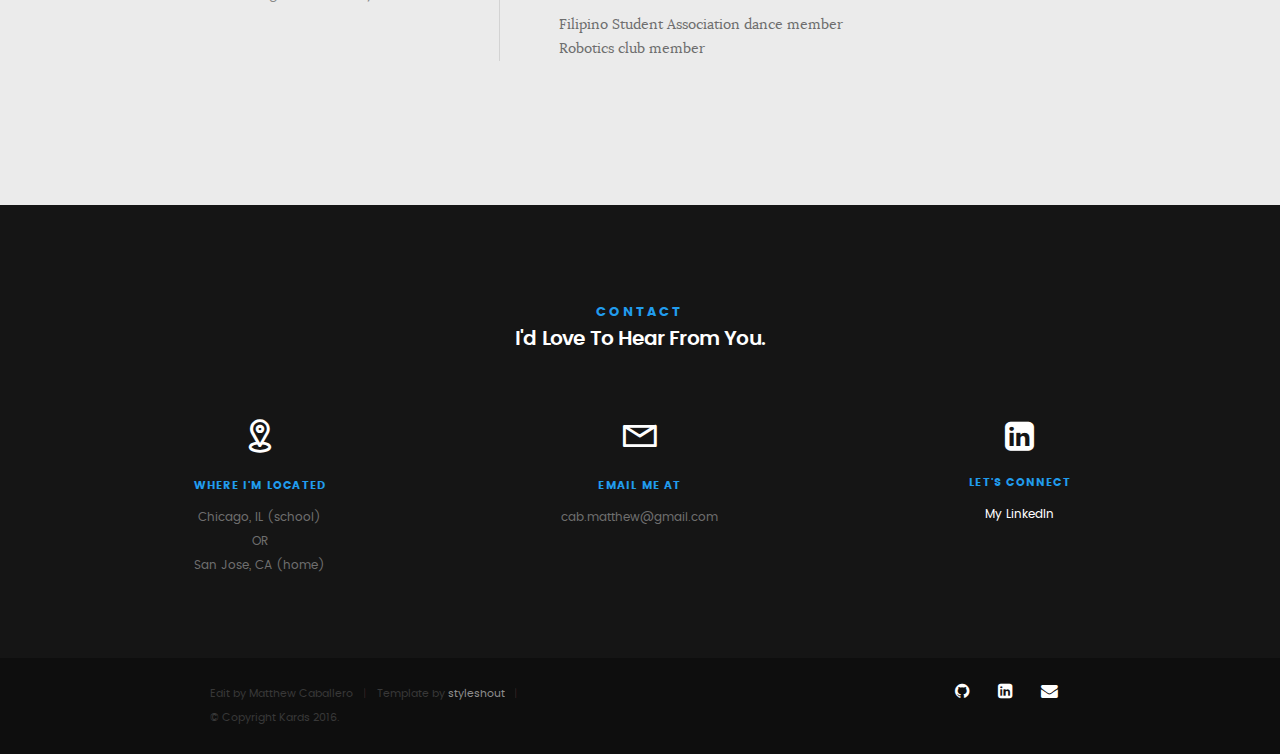
==== commit a75ee5a0: "Percent update" ====
--- a/index.html
+++ b/index.html
@@ -163,7 +163,7 @@
 				   	<strong>Java</strong>
 				   </li>
 				   <li>
-				   	<div class="progress percent75"><span>85%</span></div>
+				   	<div class="progress percent85"><span>85%</span></div>
 				   	<strong>HTML/CSS</strong>
 				   </li>
       
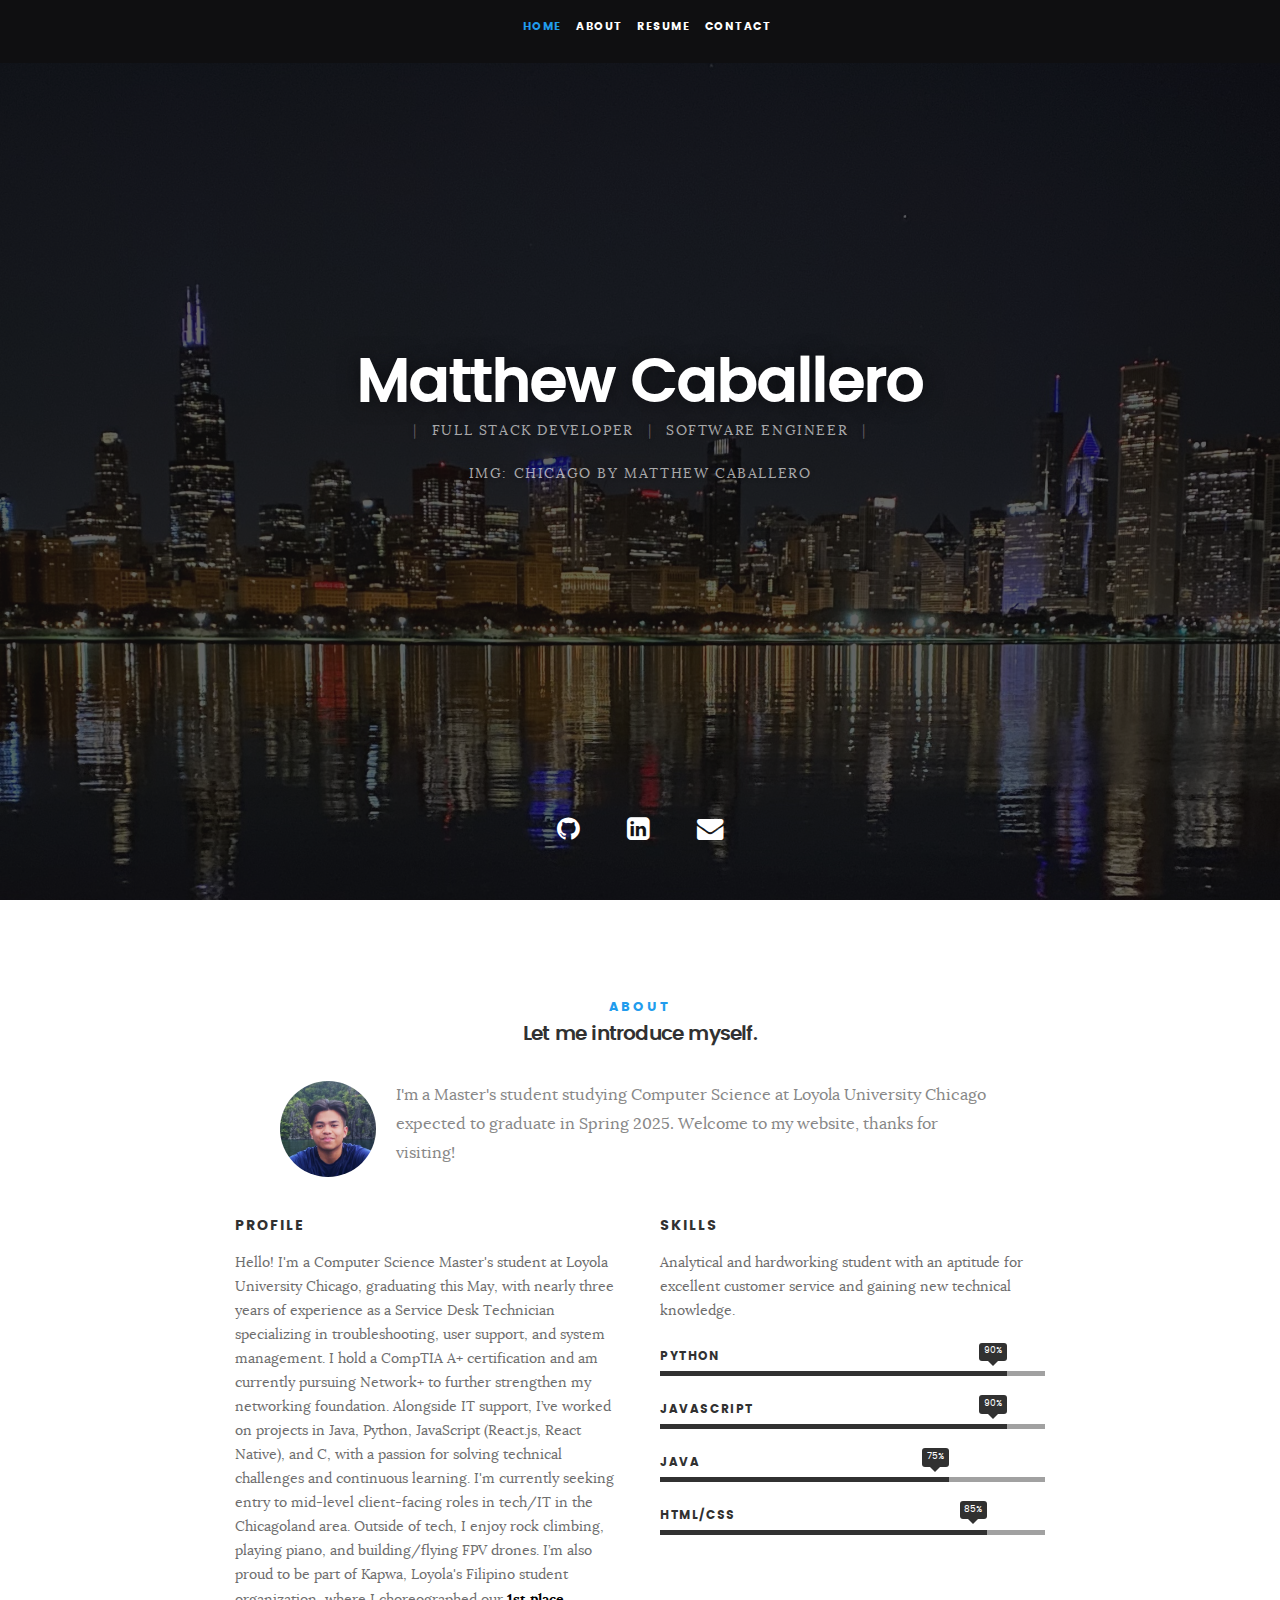
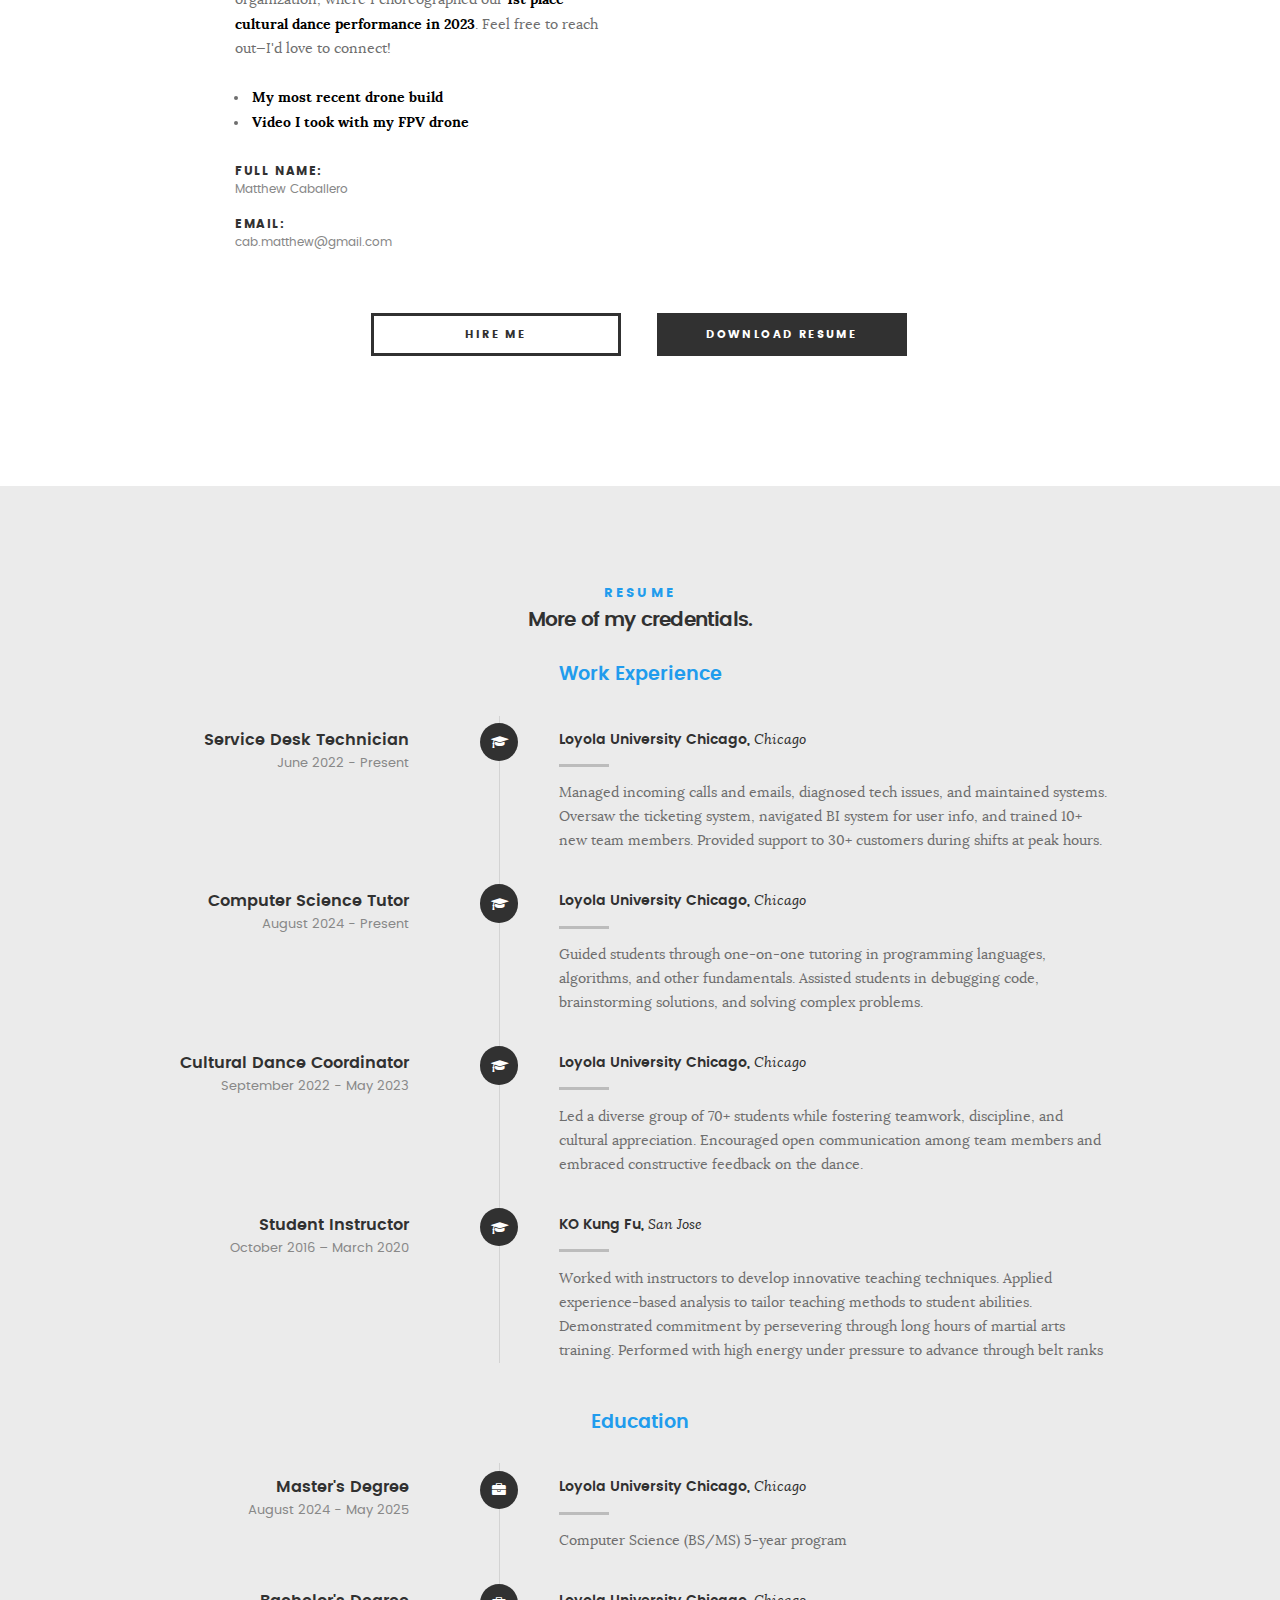
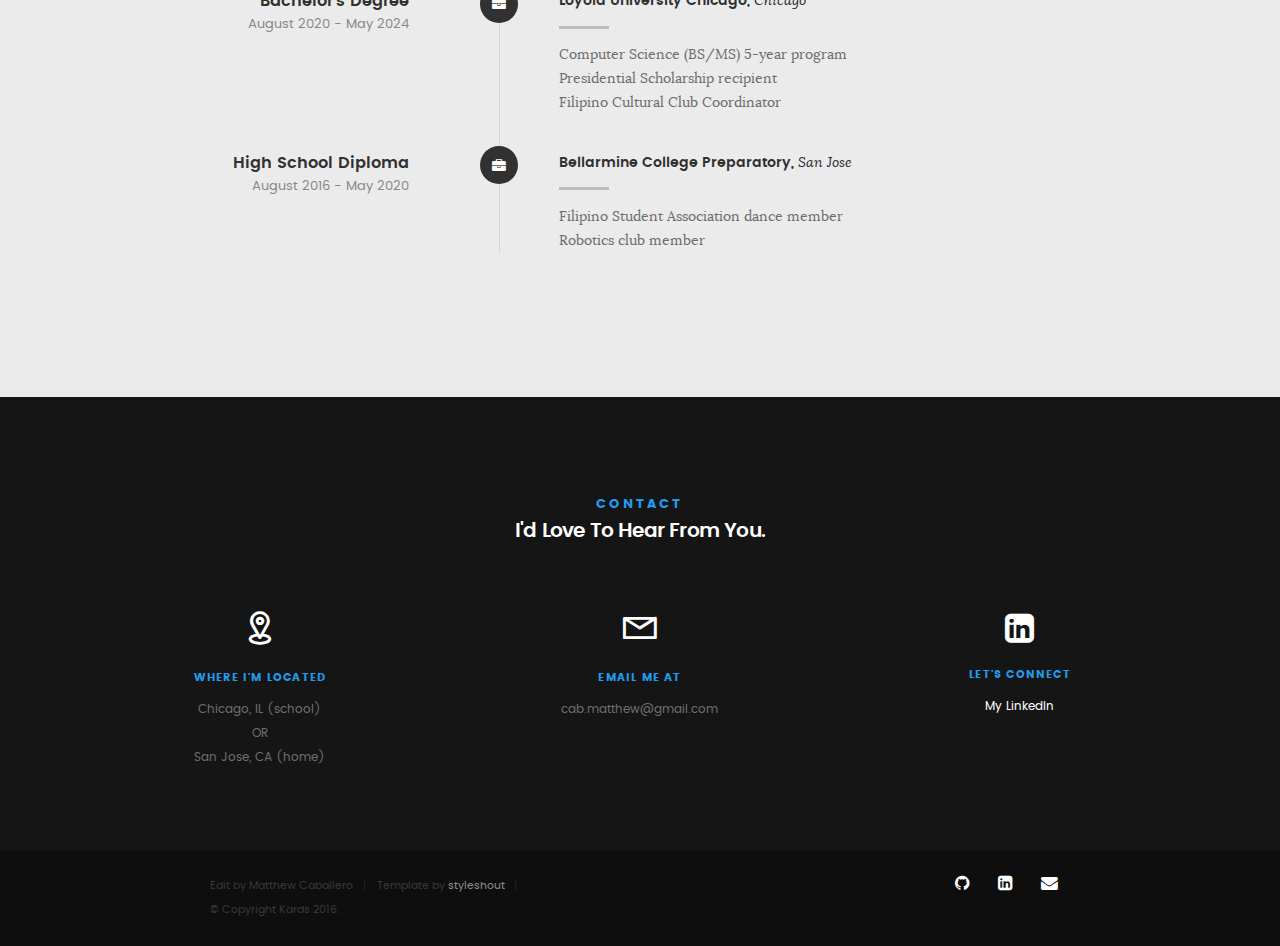
==== commit 506e24b9: "Update index.html" ====
--- a/index.html
+++ b/index.html
@@ -120,7 +120,9 @@
    		<div class="col-six tab-full">
 
    			<h3>Profile</h3>
-   			<p>Hello! Development and learning are my passions, as I've worked on numerous projects in different languages including Java, Python, JavaScript (React.js, React Native), and C. Rock climbing, playing the piano, and flying/building FPV drones are other hobbies of mine. I'm highly involved with <a target="_blank" href="https://www.instagram.com/kapwaloyola/?hl=en"><strong>Kapwa</strong></a>, Loyola Chicago's Filipino organization, as I was a choreographer for their cultural dance performance in 2023. You can see our 1st place dance <a target="_blank" href="https://youtu.be/0oPxiVbLs-E?si=hNJhaUFO_tsx75qA"><strong>here</strong></a>.</p>
+   			<p>
+				Hello! I'm a Computer Science Master's student at Loyola University Chicago, graduating this May, with nearly three years of experience as a Service Desk Technician specializing in troubleshooting, user support, and system management. I hold a CompTIA A+ certification and am currently pursuing Network+ to further strengthen my networking foundation. Alongside IT support, I’ve worked on projects in Java, Python, JavaScript (React.js, React Native), and C, with a passion for solving technical challenges and continuous learning. I'm currently seeking entry to mid-level client-facing roles in tech/IT in the Chicagoland area. Outside of tech, I enjoy rock climbing, playing piano, and building/flying FPV drones. I’m also proud to be part of Kapwa, Loyola's Filipino student organization, where I choreographed our <a target="_blank" href="https://youtu.be/0oPxiVbLs-E?si=hNJhaUFO_tsx75qA"><strong>1st place cultural dance performance in 2023</strong></a>. Feel free to reach out—I'd love to connect!
+			</p>
 				
 			<p>
 				<ul>
@@ -147,7 +149,7 @@
    		<div class="col-six tab-full">
 
    			<h3>Skills</h3>
-   			<p>Analytical and hardworking student with leadership experience from teaching martial arts and dance. Demonstrates open-mindedness and compassion in work environments.</p>
+   			<p>Analytical and hardworking student with an aptitude for excellent customer service and gaining new technical knowledge.</p>
 
 				<ul class="skill-bars">
 				   <li>
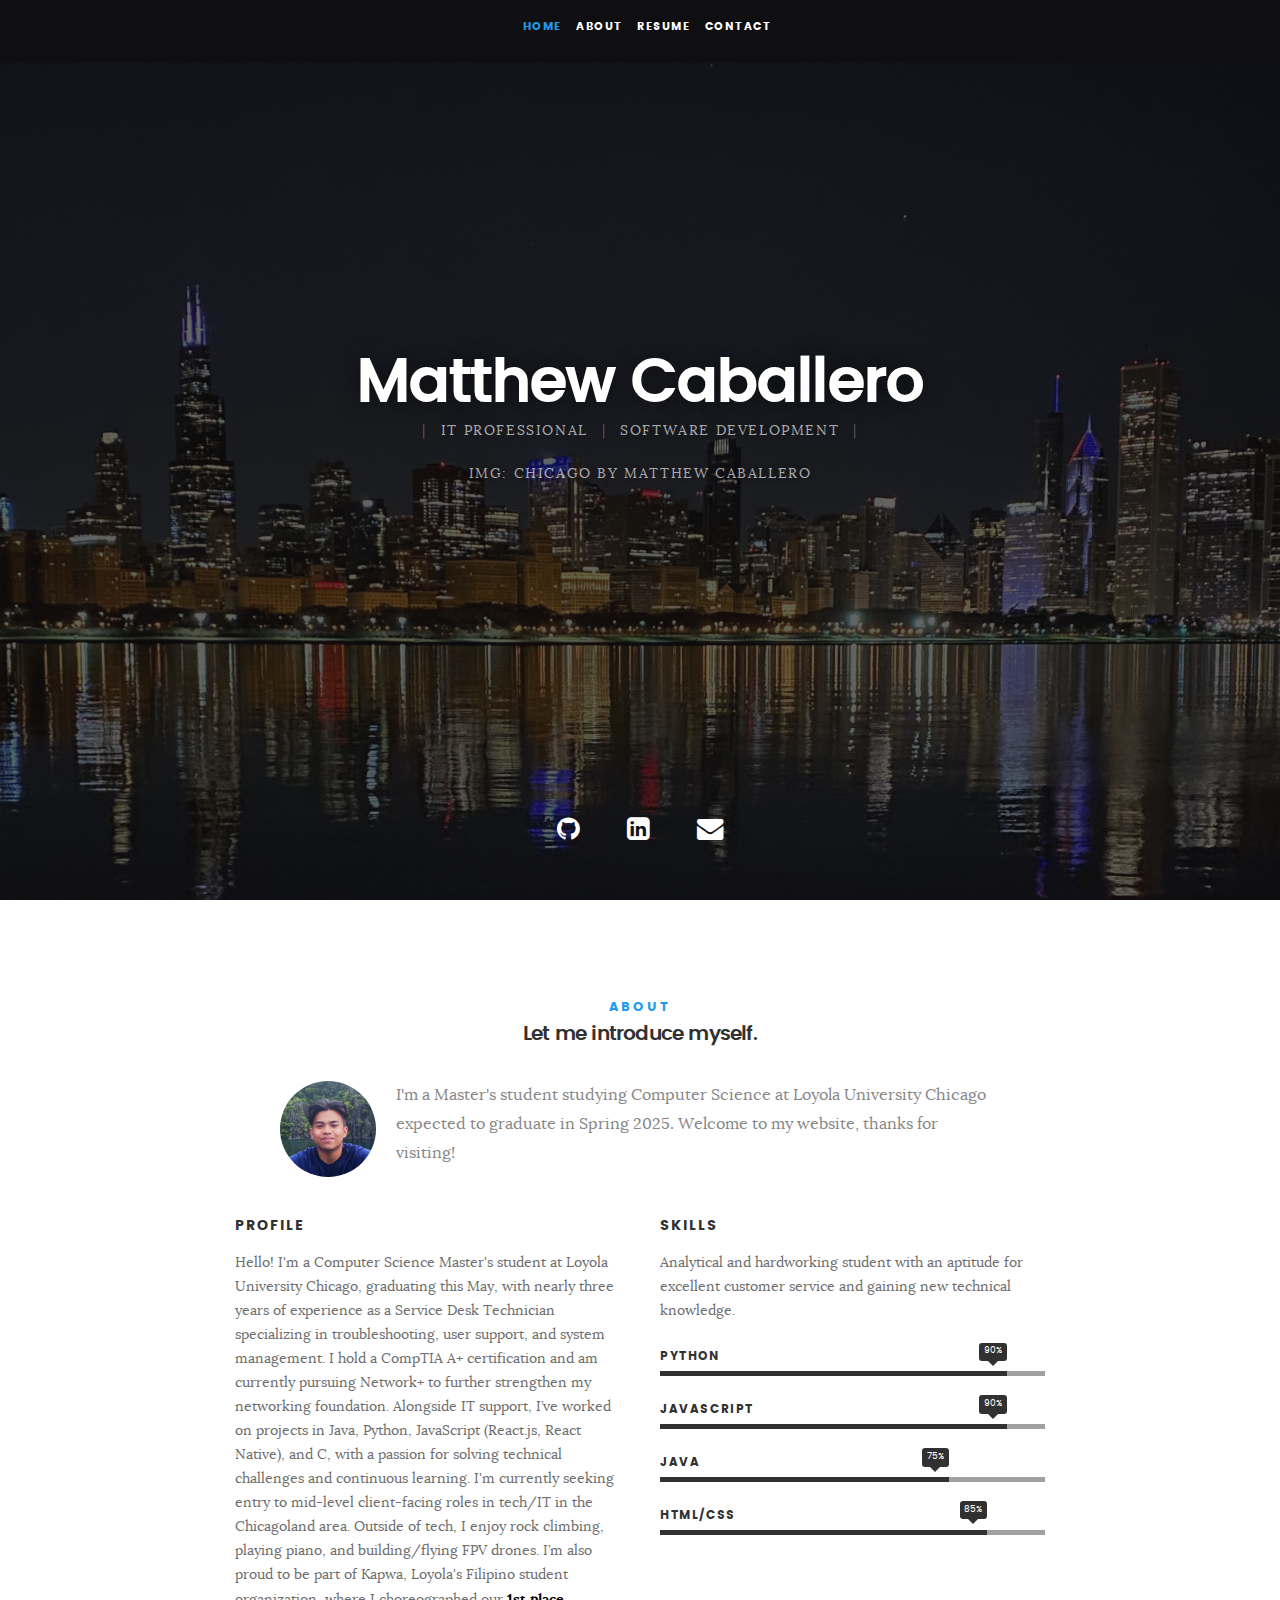
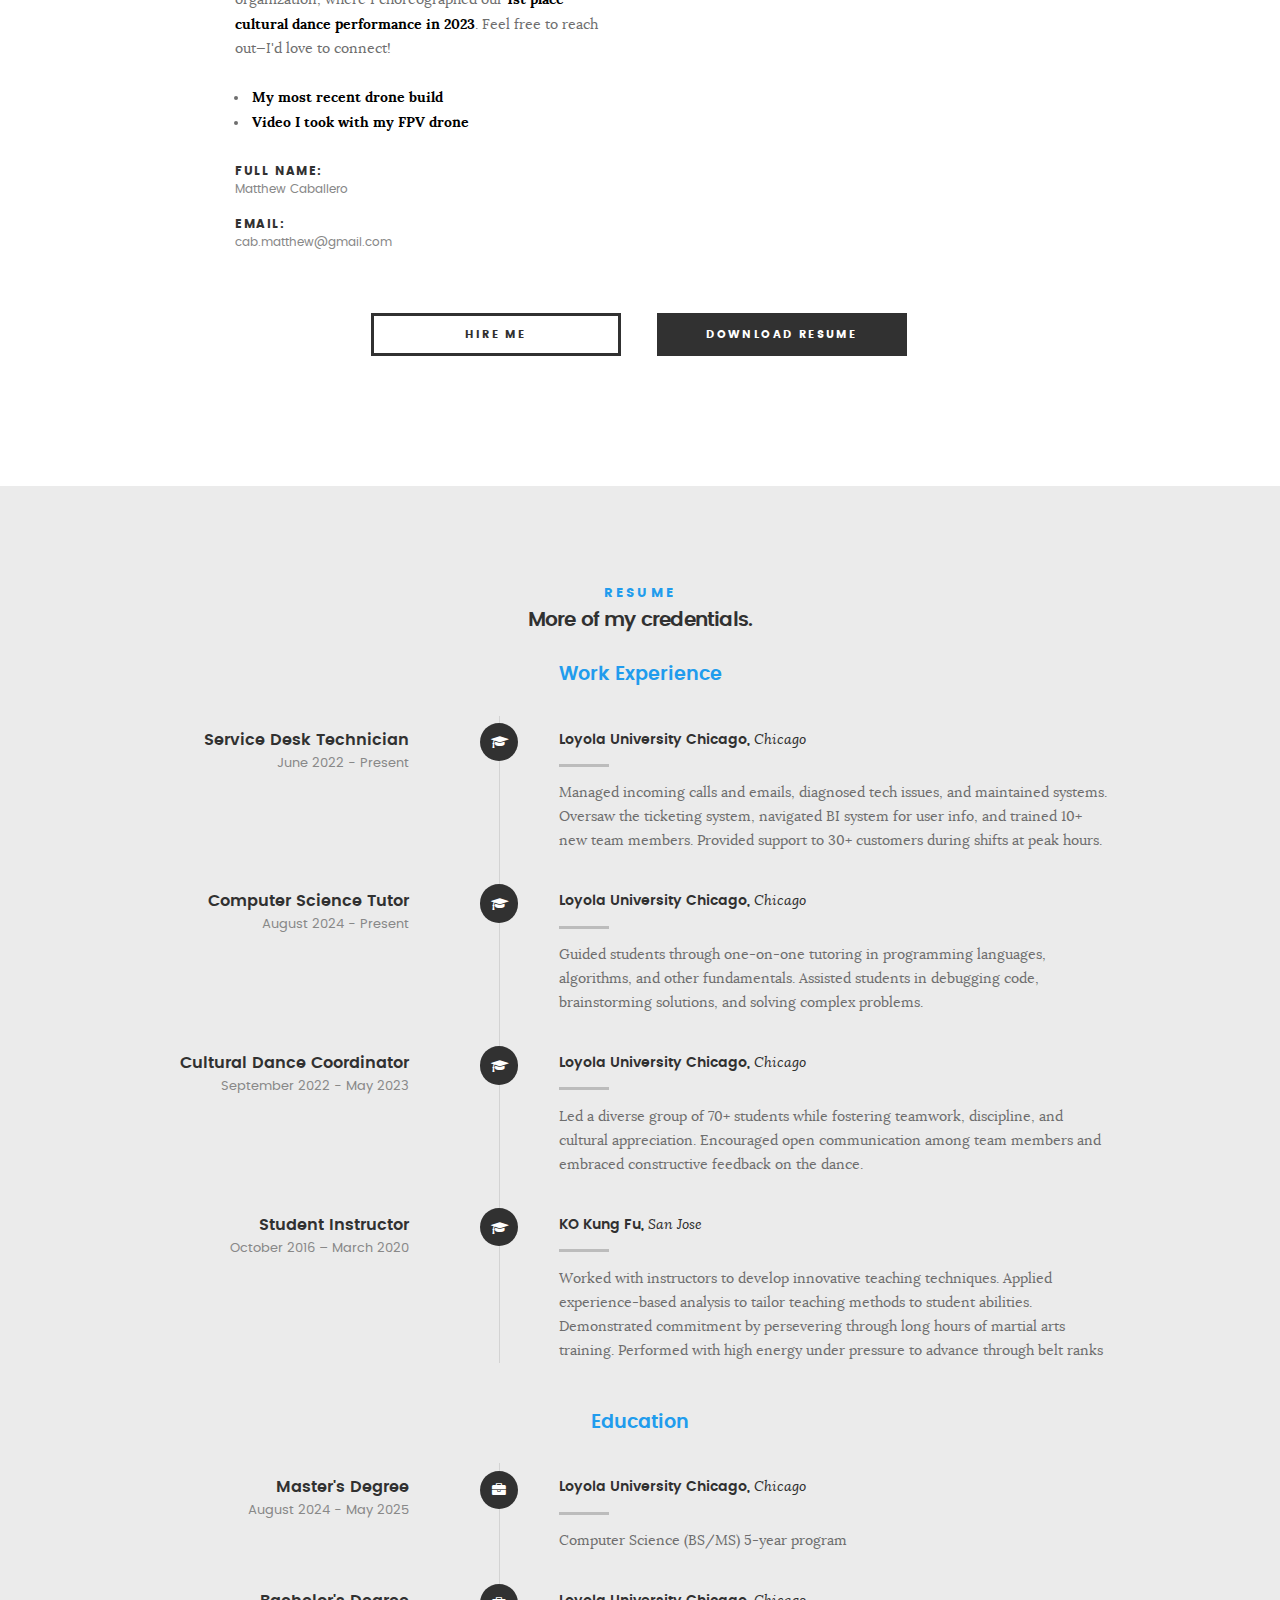
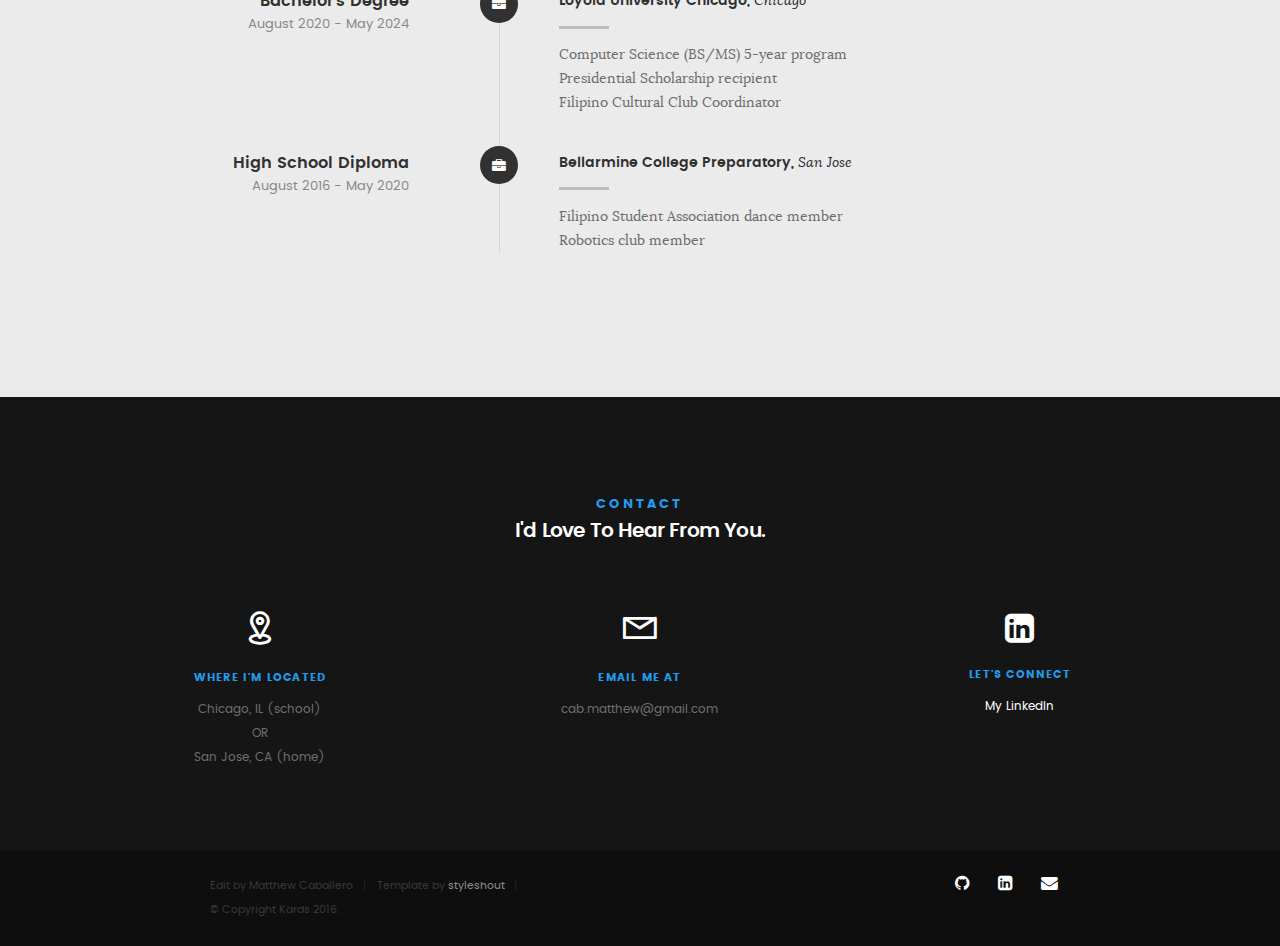
==== commit a3bfab98: "Update index.html" ====
--- a/index.html
+++ b/index.html
@@ -75,8 +75,8 @@
 	   			<h1>Matthew Caballero</h1>
 
 	   			<p class="intro-position">
-	   				<span>Full Stack Developer</span>
-	   				<span>Software Engineer</span> 
+	   				<span>It Professional</span>
+	   				<span>Software Development</span> 
 	   			</p>
 				<p class="intro-position">IMG: Chicago by Matthew Caballero</p>
 
